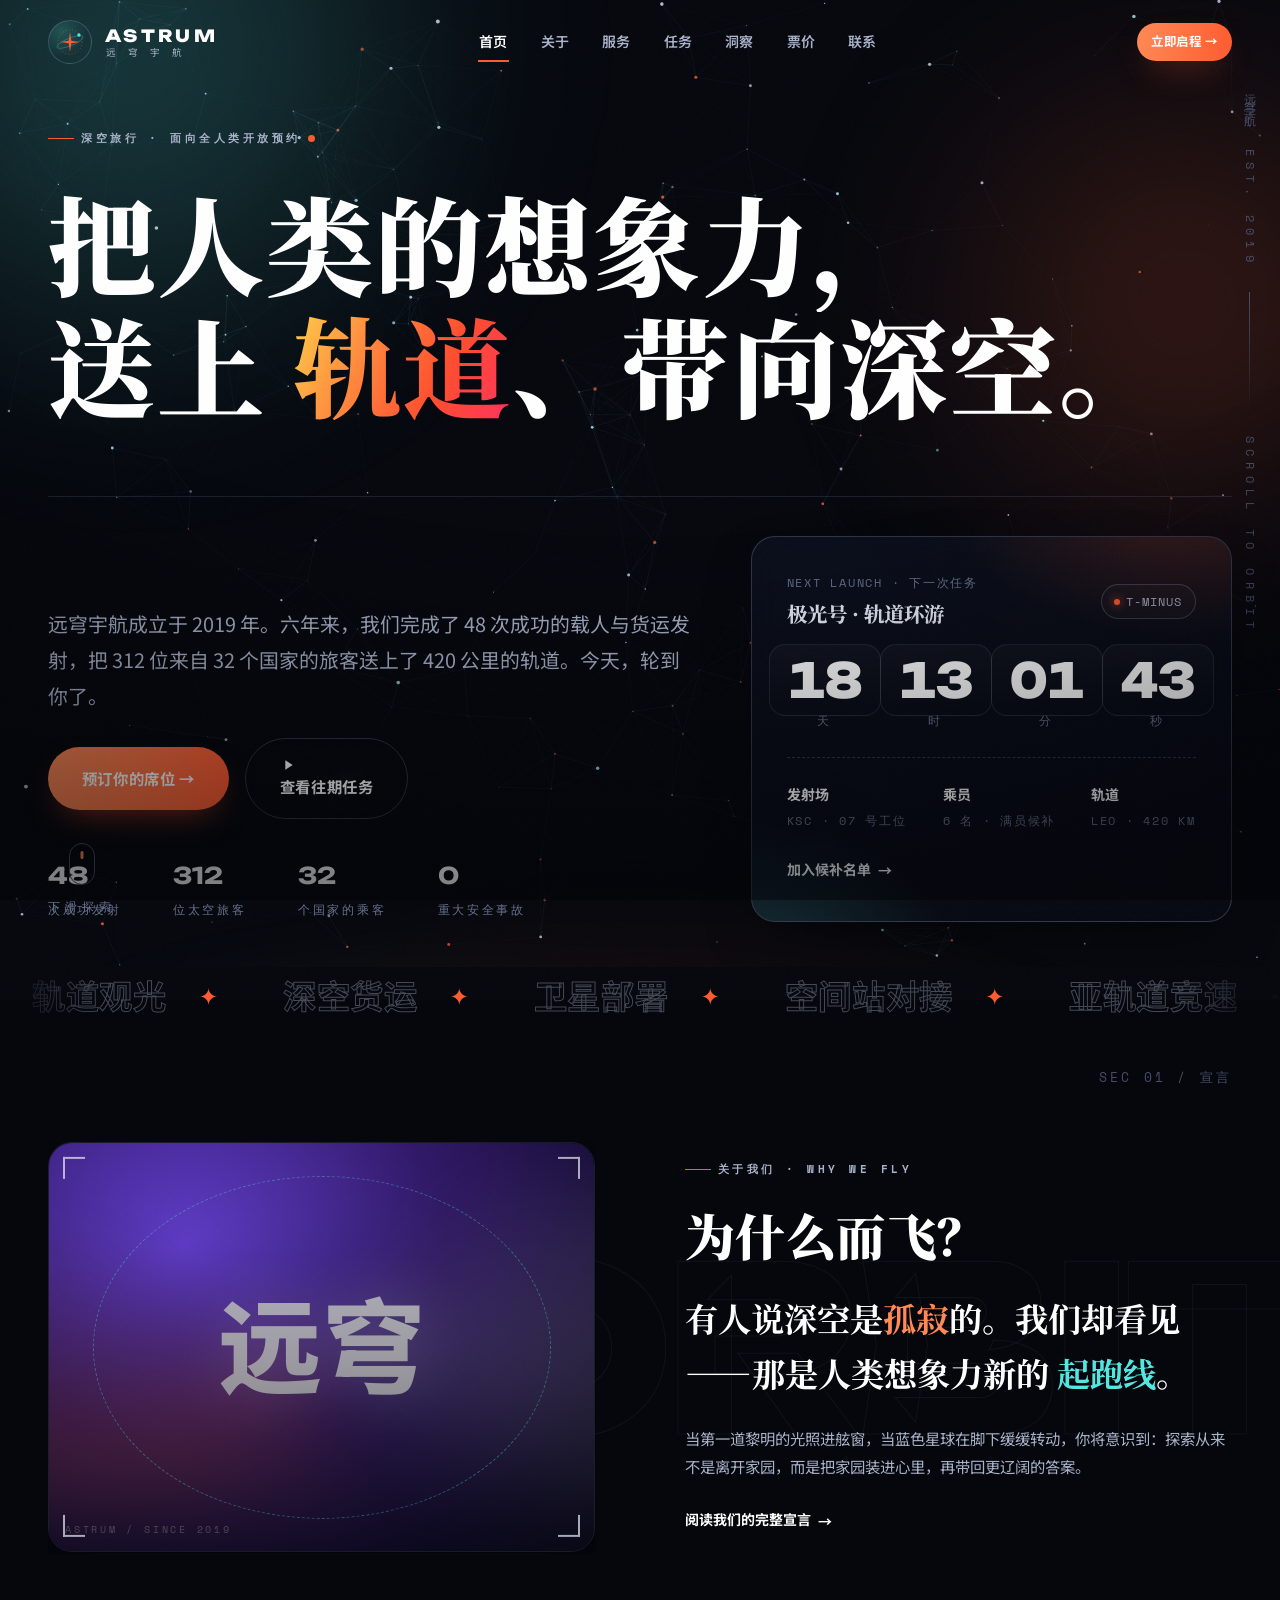
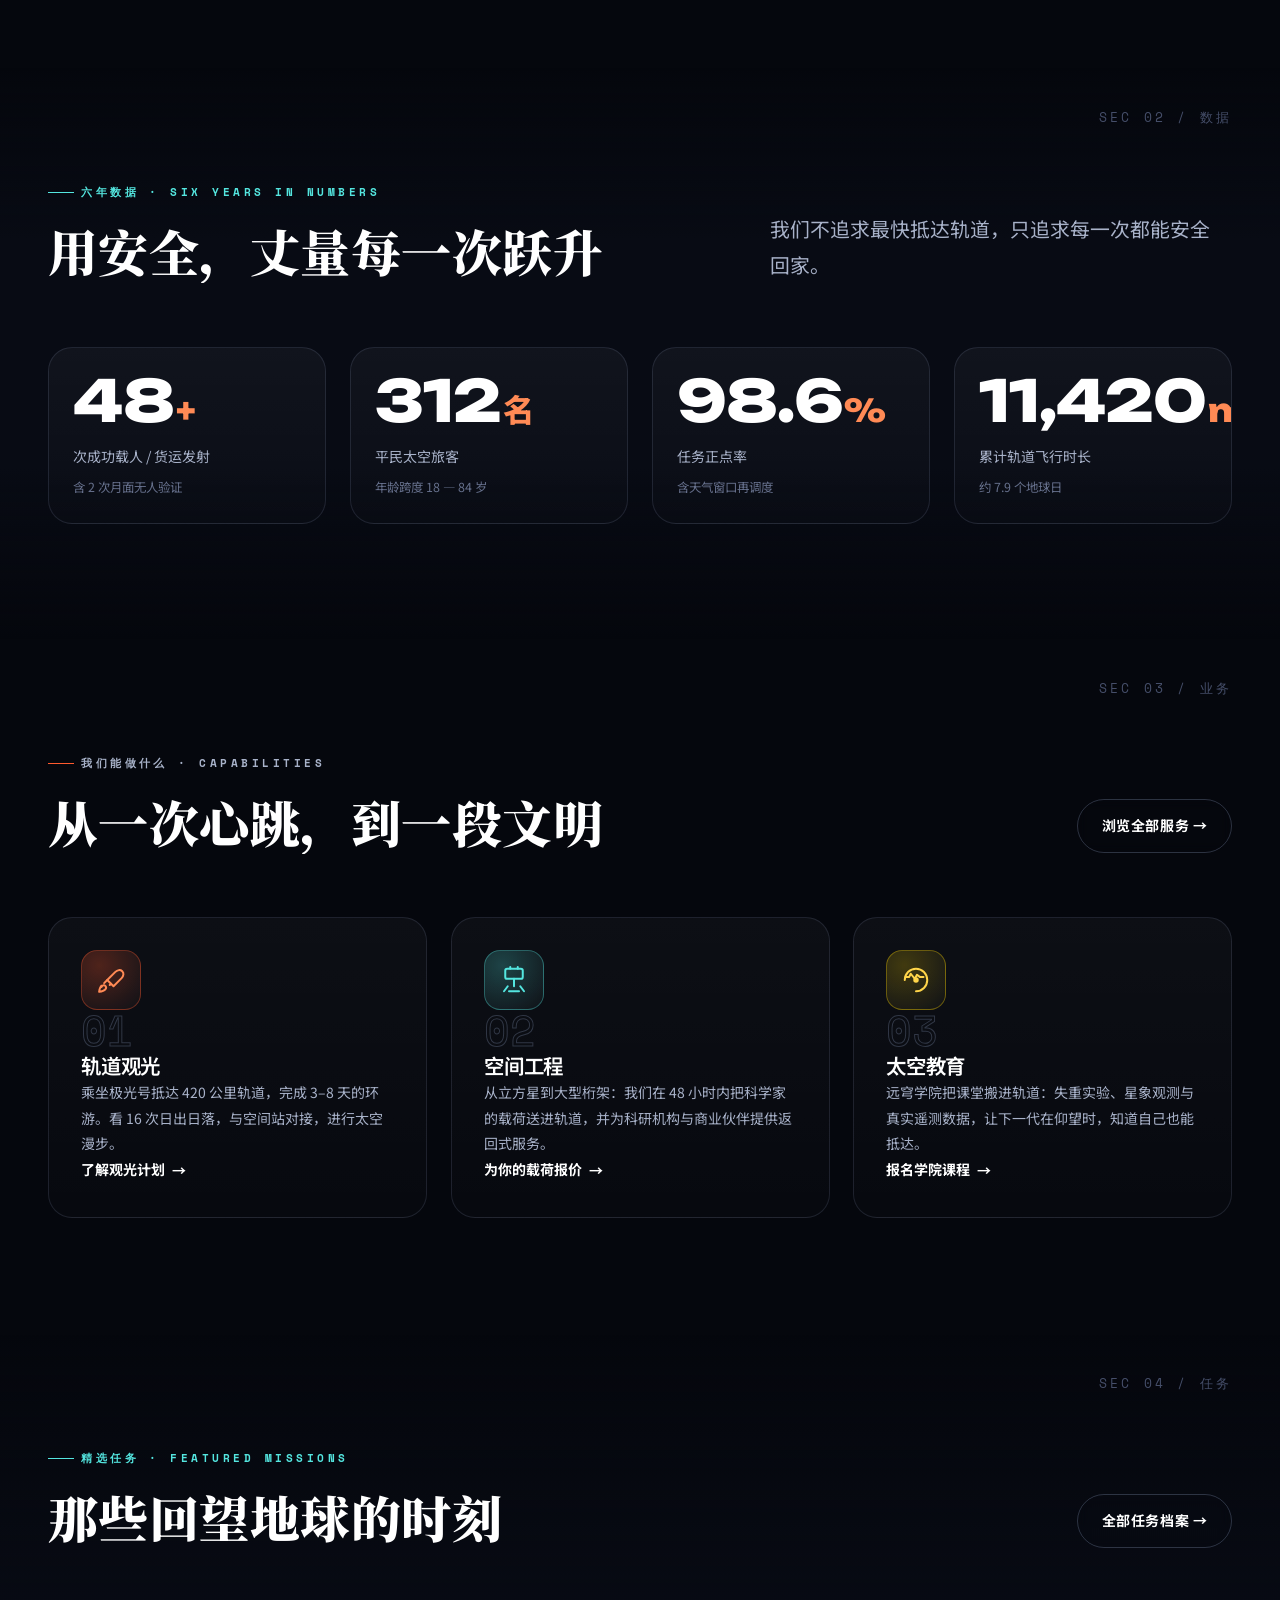
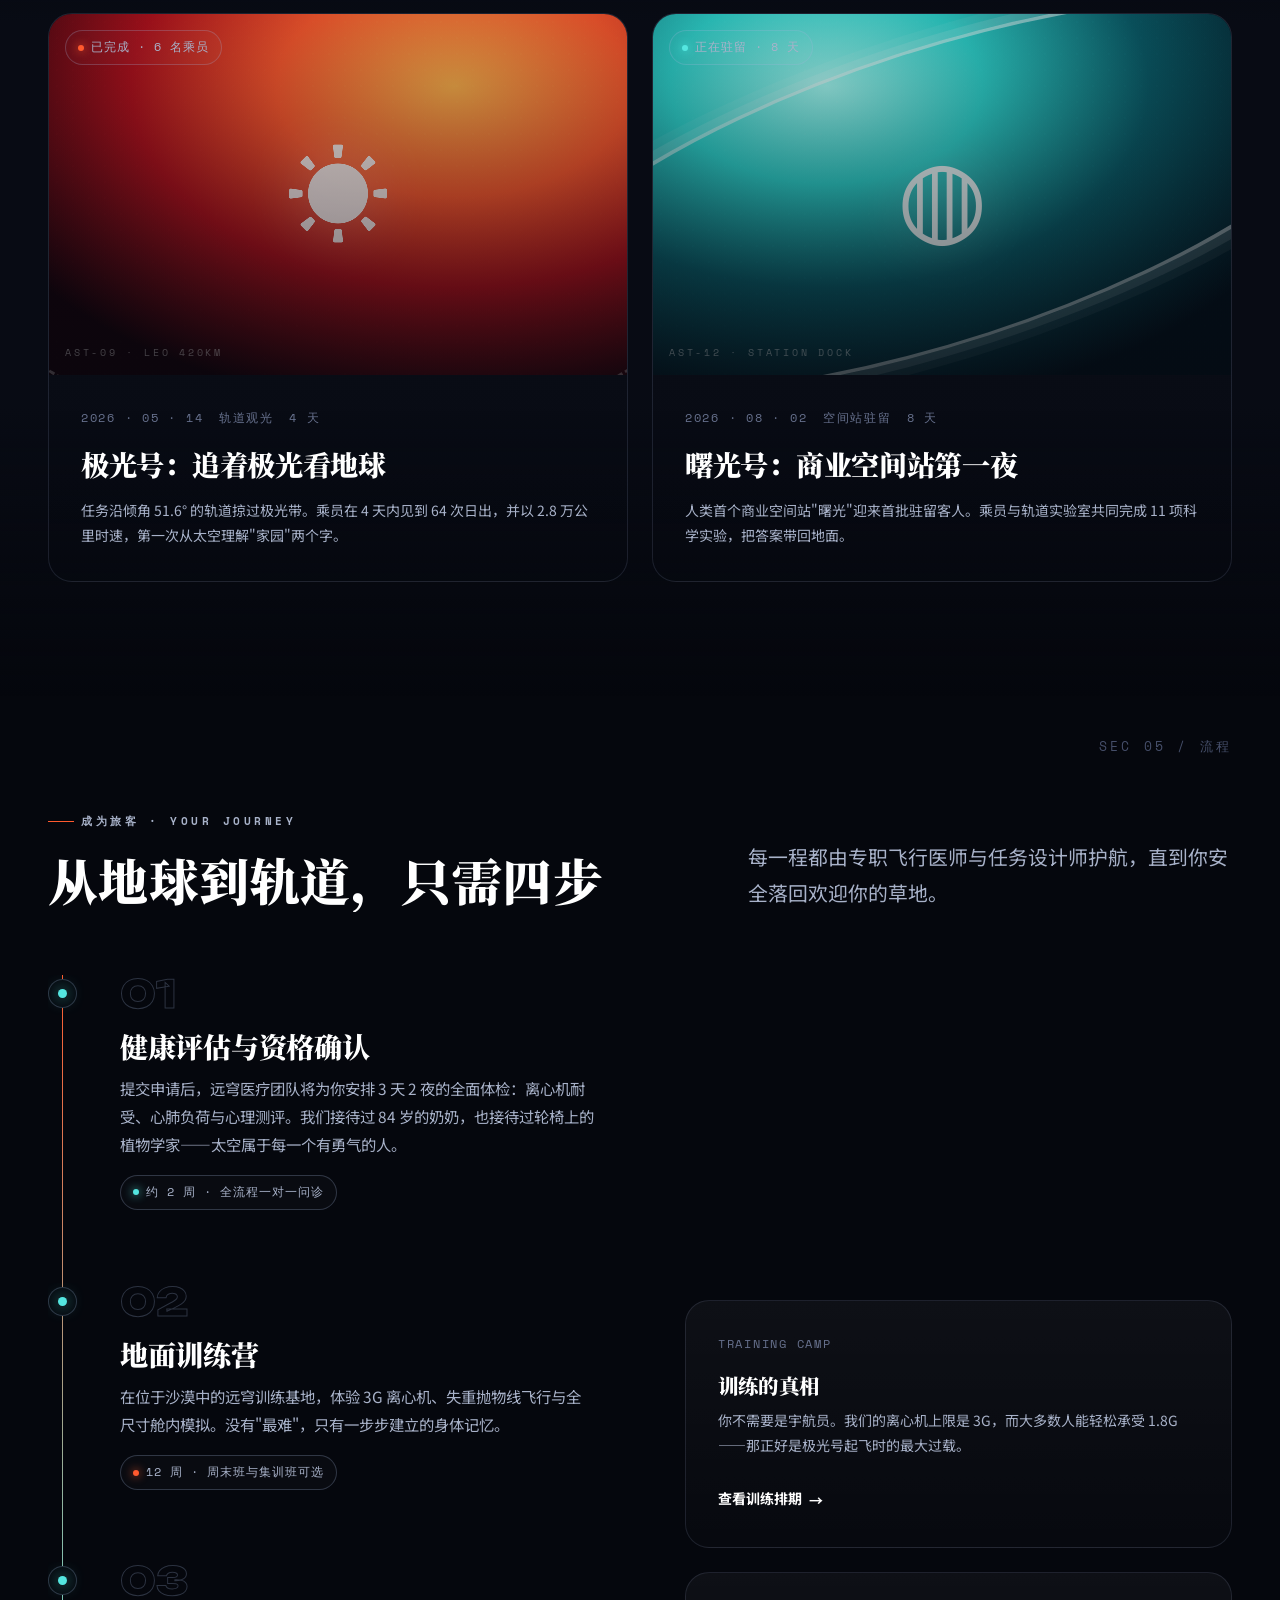
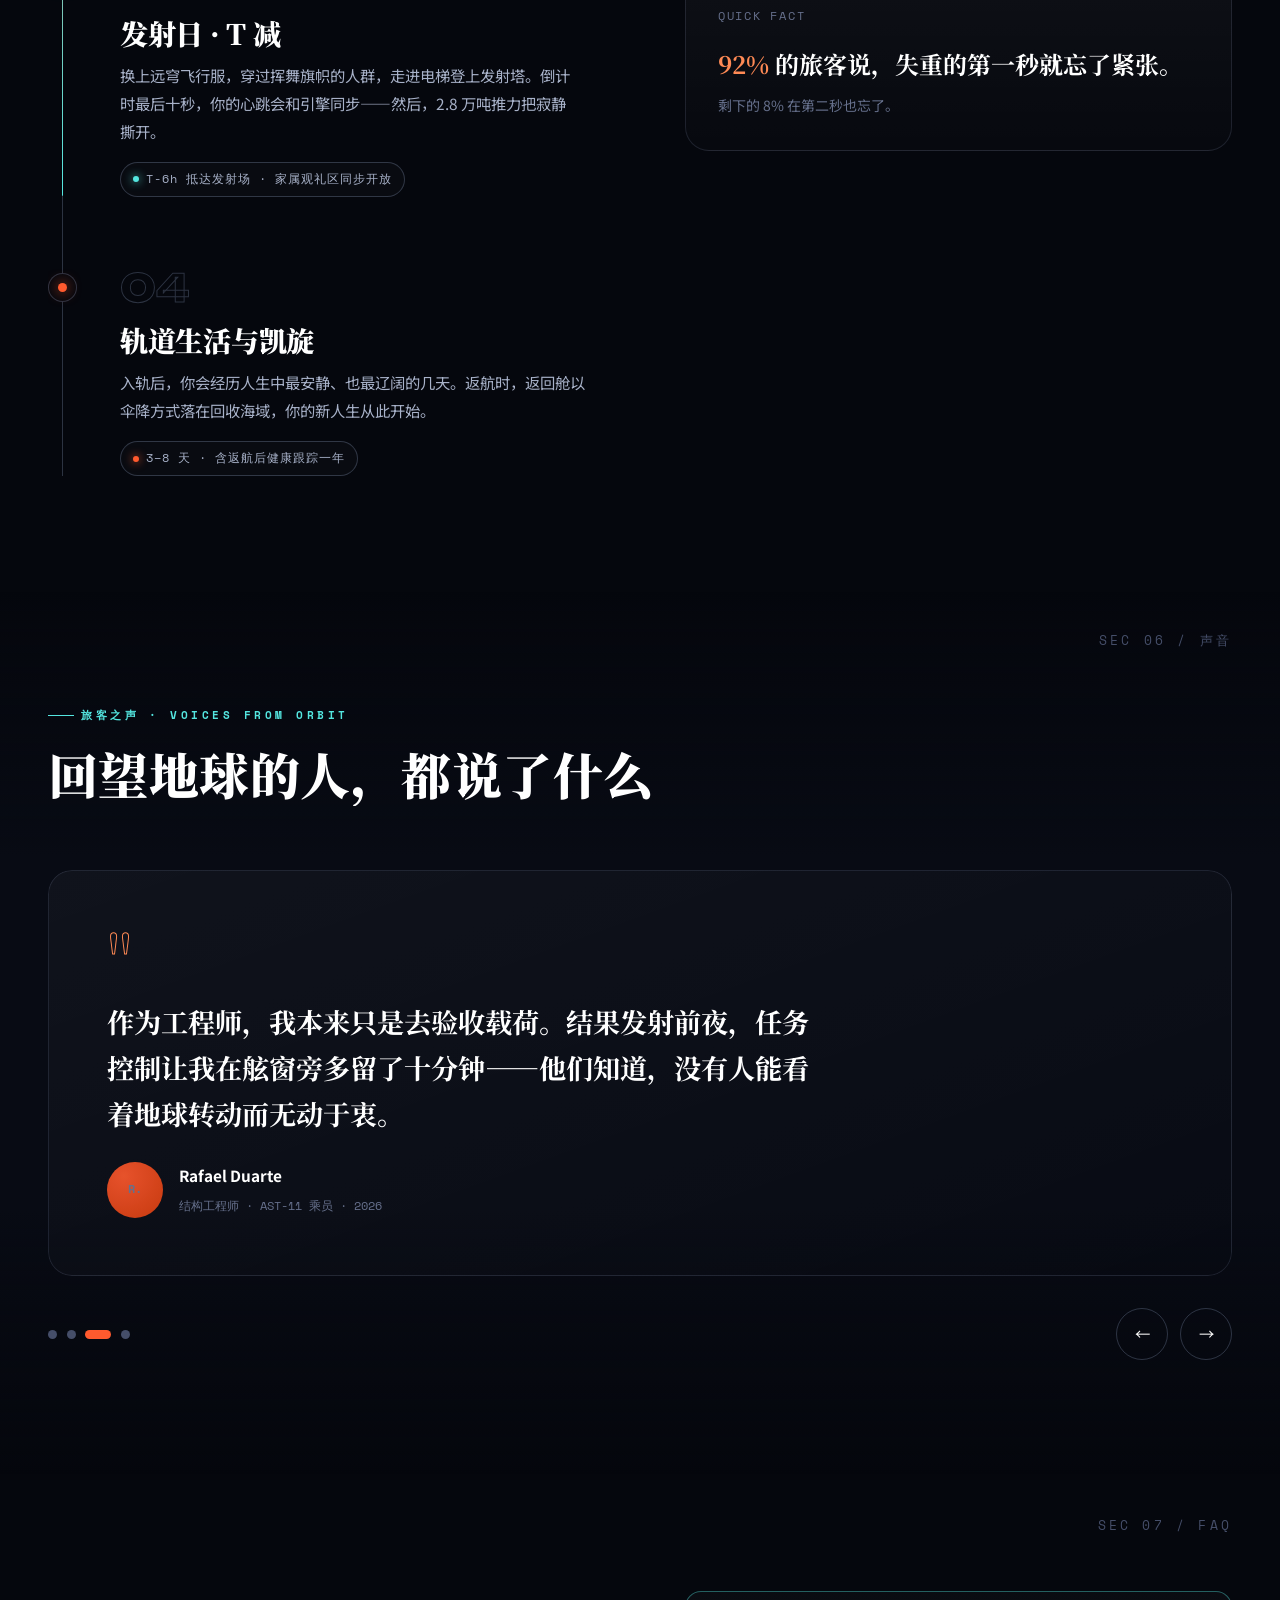
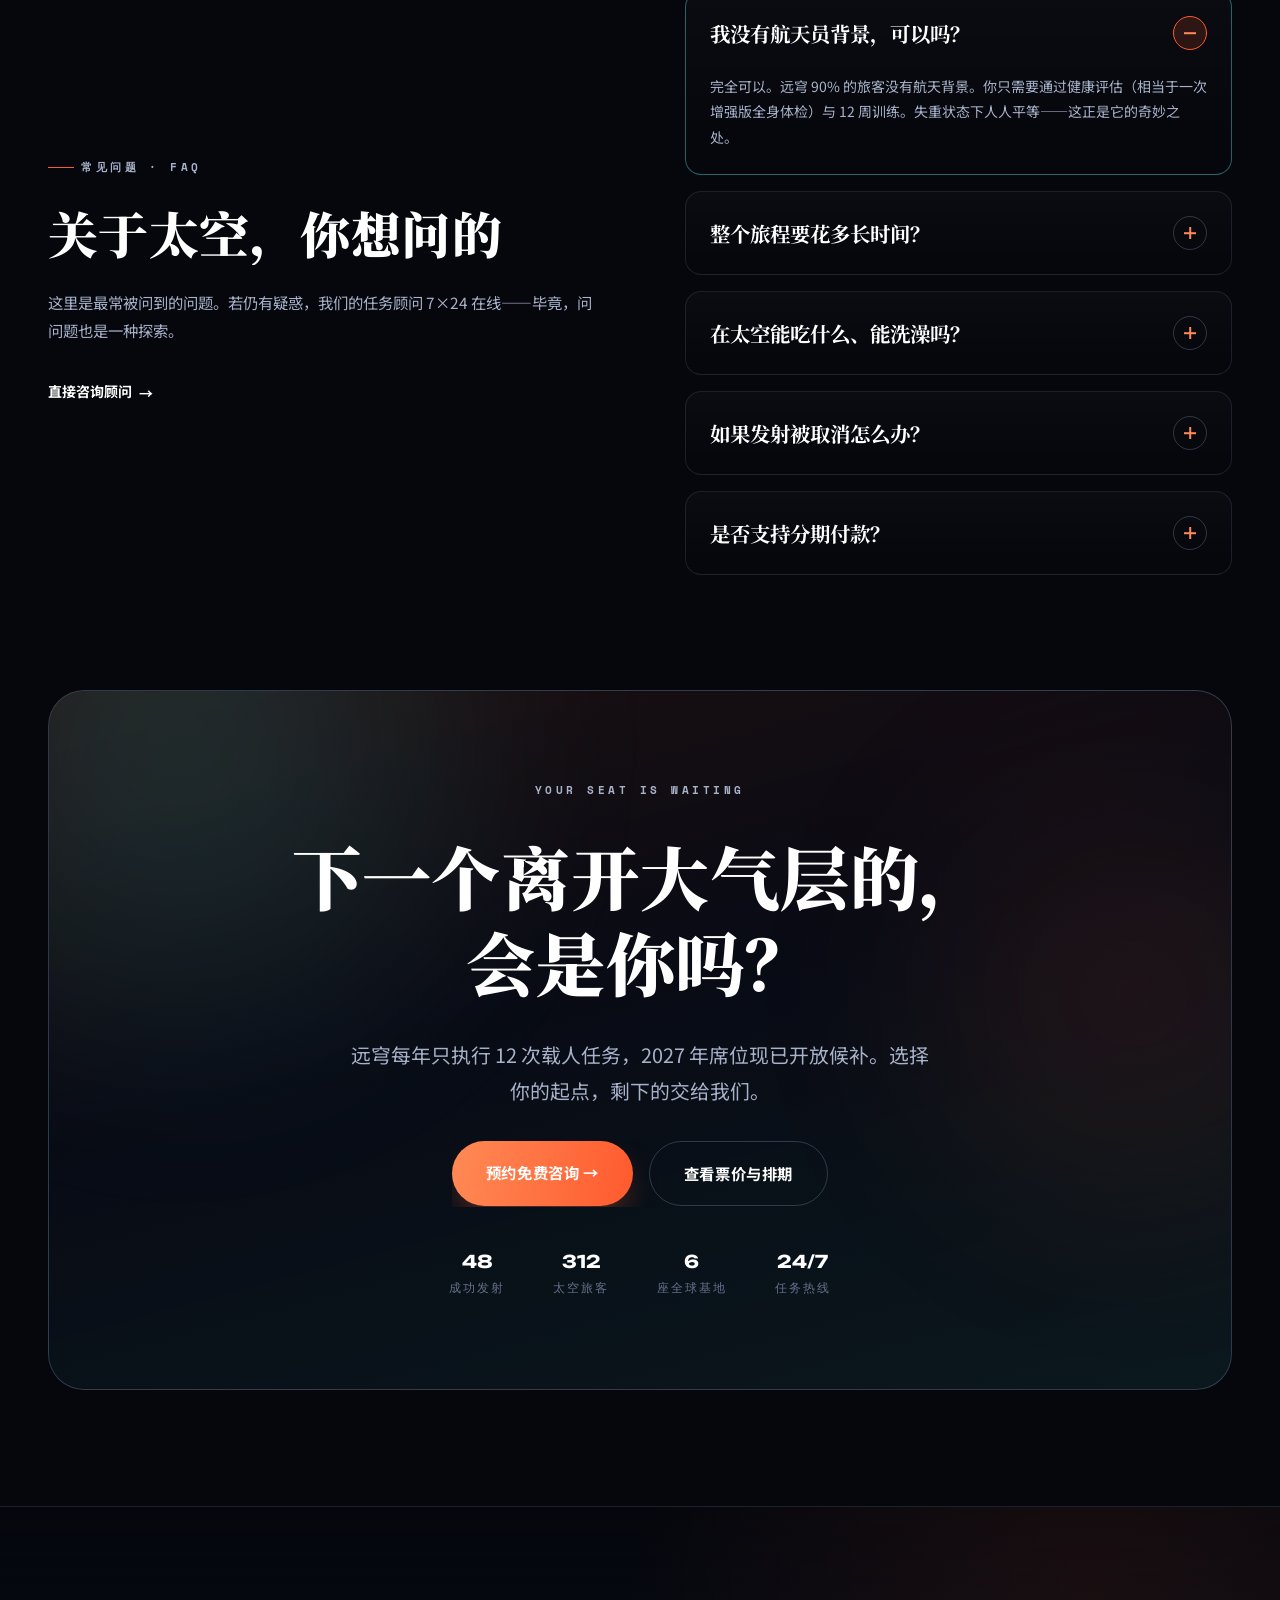
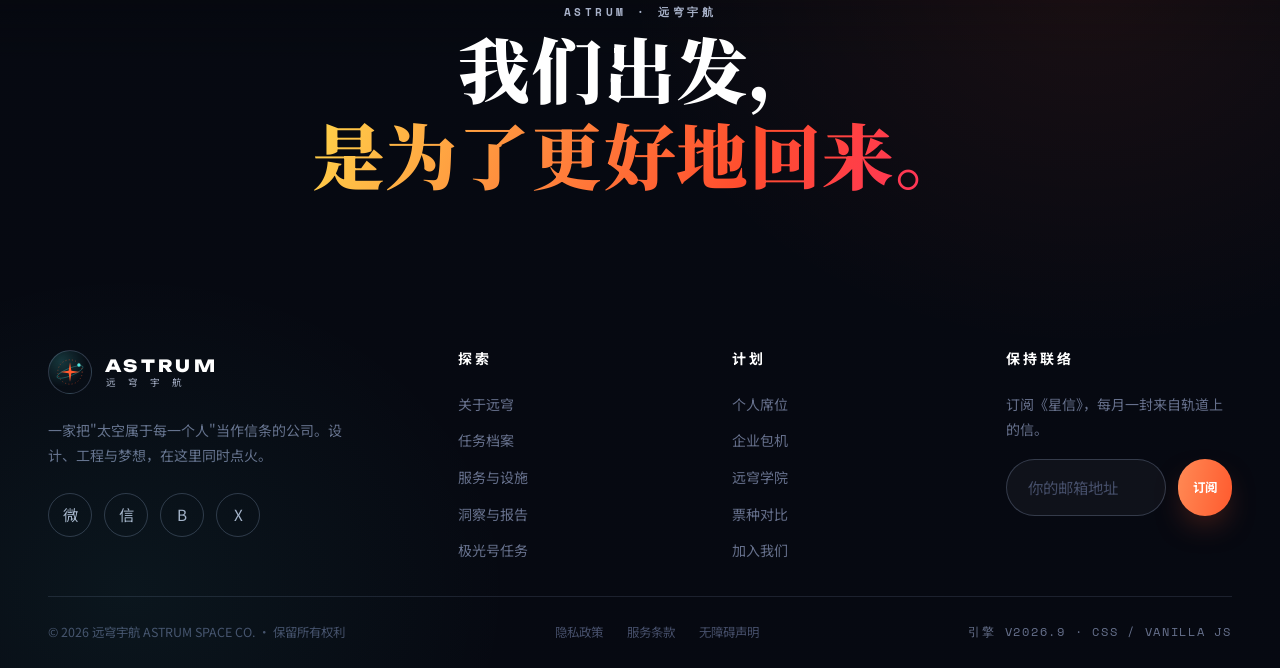
==== index.html @ 39fdd47f "Init ASTRUM 远穹 大型品牌网站" ====
<!DOCTYPE html>
<html lang="zh-CN">
<head>
  <meta charset="UTF-8" />
  <meta name="viewport" content="width=device-width, initial-scale=1.0" />
  <title>远穹宇航 ASTRUM — 把人类的想象力送上轨道</title>
  <meta name="description" content="远穹宇航 ASTRUM：面向全人类的太空旅行与空间工程体验。轨道观光、载人发射、空间站驻留、太空教育。" />
  <meta name="theme-color" content="#05070d" />
  <link rel="icon" href="data:image/svg+xml,%3Csvg xmlns='http://www.w3.org/2000/svg' viewBox='0 0 64 64'%3E%3Crect width='64' height='64' rx='14' fill='%2305070d'/%3E%3Cpath d='M32 12 L34.6 29.4 L52 32 L34.6 34.6 L32 52 L29.4 34.6 L12 32 L29.4 29.4 Z' fill='%23ff5a2e'/%3E%3Ccircle cx='50' cy='18' r='4' fill='%2354e6e0'/%3E%3C/svg%3E" />
  <link rel="preconnect" href="https://fonts.googleapis.com" />
  <link rel="preconnect" href="https://fonts.gstatic.com" crossorigin />
  <link href="https://fonts.googleapis.com/css2?family=Unbounded:wght@400;600;700;800&family=Noto+Serif+SC:wght@600;700;900&family=Noto+Sans+SC:wght@300;400;500;600;700&family=Space+Mono:wght@400;700&display=swap" rel="stylesheet" />
  <link rel="stylesheet" href="assets/css/tokens.css" />
  <link rel="stylesheet" href="assets/css/components.css" />
  <link rel="stylesheet" href="assets/css/effects.css" />
  <link rel="stylesheet" href="assets/css/pages.css" />
  <link rel="stylesheet" href="assets/css/responsive.css" />
</head>
<body>
  <!-- 无障碍跳过链接 -->
  <a class="skip-link" href="#main">跳到主要内容</a>

  <!-- 环境层 -->
  <div class="grain" aria-hidden="true"></div>
  <div class="vignette" aria-hidden="true"></div>
  <div class="cursor-dot" aria-hidden="true" style="opacity:0"></div>
  <div class="cursor-ring" aria-hidden="true" style="opacity:0"><span class="cursor-label"></span></div>

  <!-- 预加载 -->
  <div class="preloader" id="preloader" aria-hidden="true">
    <div class="preloader__inner">
      <div class="preloader__mark">
        <svg viewBox="0 0 64 64" width="72" height="72" fill="none" style="color:#ff5a2e">
          <circle cx="32" cy="32" r="27" stroke="currentColor" stroke-width="1.4" stroke-dasharray="2 5" opacity="0.6"/>
          <ellipse cx="32" cy="32" rx="31" ry="9" stroke="#54e6e0" stroke-width="1" opacity="0.5" transform="rotate(-22 32 32)"/>
          <path d="M32 10 L35 29.5 L54 32 L35 34.5 L32 54 L29 34.5 L10 32 L29 29.5 Z" fill="currentColor"/>
          <circle cx="52" cy="18" r="3.6" fill="#54e6e0"/>
        </svg>
      </div>
      <div class="preloader__name">ASTRUM</div>
      <div class="preloader__bar"><span></span></div>
      <div class="preloader__pct">000%</div>
      <div class="preloader__status">校准推进器</div>
    </div>
  </div>

  <!-- 顶栏 -->
  <header class="site-header" id="siteHeader">
    <div class="container-wide nav-inner">
      <a class="brand" href="index.html" aria-label="远穹宇航 首页">
        <span class="brand__mark">
          <svg viewBox="0 0 64 64" width="30" height="30" fill="none" style="color:#ff5a2e">
            <circle cx="32" cy="32" r="26" stroke="currentColor" stroke-width="1.4" stroke-dasharray="2 5" opacity="0.7"/>
            <ellipse cx="32" cy="32" rx="30" ry="8" stroke="#54e6e0" stroke-width="1" opacity="0.55" transform="rotate(-22 32 32)"/>
            <path d="M32 11 L34.9 29.1 L53 32 L34.9 34.9 L32 53 L29.1 34.9 L11 32 L29.1 29.1 Z" fill="currentColor"/>
            <circle cx="51" cy="17" r="3.6" fill="#54e6e0"/>
          </svg>
        </span>
        <span class="brand__name">
          <span class="brand__name-en">ASTRUM</span>
          <span class="brand__name-cn">远 穹 宇 航</span>
        </span>
      </a>

      <nav class="nav-links" aria-label="主导航">
        <a class="nav-link active" href="index.html">首页</a>
        <a class="nav-link" href="about.html">关于</a>
        <a class="nav-link" href="services.html">服务</a>
        <a class="nav-link" href="work.html">任务</a>
        <a class="nav-link" href="blog.html">洞察</a>
        <a class="nav-link" href="pricing.html">票价</a>
        <a class="nav-link" href="contact.html">联系</a>
      </nav>

      <div class="nav-right">
        <a class="btn btn--primary btn--sm nav-cta-desktop" data-magnetic href="contact.html">立即启程 <span class="arrow">→</span></a>
        <button class="nav-toggle" aria-label="打开菜单" aria-expanded="false"><span class="bars"><span></span><span></span></span></button>
      </div>
    </div>
    <div class="scroll-progress" aria-hidden="true"></div>
  </header>

  <!-- 移动端全屏菜单 -->
  <nav class="mobile-menu" id="mobileMenu" aria-label="移动端导航">
    <div class="mobile-menu__links">
      <a class="mobile-menu__link active" style="--d:.02s" href="index.html"><span class="idx">01</span>首页</a>
      <a class="mobile-menu__link" style="--d:.06s" href="about.html"><span class="idx">02</span>关于</a>
      <a class="mobile-menu__link" style="--d:.1s" href="services.html"><span class="idx">03</span>服务</a>
      <a class="mobile-menu__link" style="--d:.14s" href="work.html"><span class="idx">04</span>任务</a>
      <a class="mobile-menu__link" style="--d:.18s" href="blog.html"><span class="idx">05</span>洞察</a>
      <a class="mobile-menu__link" style="--d:.22s" href="pricing.html"><span class="idx">06</span>票价</a>
      <a class="mobile-menu__link" style="--d:.26s" href="contact.html"><span class="idx">07</span>联系</a>
    </div>
    <div class="mobile-menu__foot">
      <span>© <span class="js-year">2026</span> 远穹宇航 · 面向全人类开放</span>
      <span>hello@astrum.space</span>
    </div>
  </nav>

  <main id="main">
    <!-- ================= HERO ================= -->
    <section class="hero" id="top">
      <div class="hero__bg">
        <canvas id="cosmos" aria-hidden="true"></canvas>
        <div class="horizon-glow" aria-hidden="true"></div>
        <div class="aurora" aria-hidden="true">
          <div class="aurora__blob aurora__blob--1"></div>
          <div class="aurora__blob aurora__blob--2"></div>
        </div>
      </div>

      <div class="container-wide hero__inner hero-stagger" style="z-index:2">
        <div class="overline overline--dot">深空旅行 · 面向全人类开放预约</div>

        <h1 class="hero__title cn" id="heroTitle">
          <span class="mask-line" style="--d:.06s"><span>把人类的想象力，</span></span>
          <span class="mask-line" style="--d:.2s"><span>送上 <em>轨道</em>、带向深空。</span></span>
        </h1>

        <div class="hero__lower">
          <div class="hero__content">
            <p class="lead">远穹宇航成立于 2019 年。六年来，我们完成了 48 次成功的载人与货运发射，把 312 位来自 32 个国家的旅客送上了 420 公里的轨道。今天，轮到你了。</p>
            <div class="hero__cta">
              <a class="btn btn--primary btn--lg" data-magnetic href="pricing.html">预订你的席位 <span class="arrow">→</span></a>
              <a class="btn btn--ghost btn--lg" data-magnetic href="work.html">
                <svg width="16" height="16" viewBox="0 0 24 24" fill="currentColor" aria-hidden="true"><path d="M8 5v14l11-7z"/></svg>
                查看往期任务
              </a>
            </div>
            <div class="hero__meta">
              <div class="hero__meta-item"><span class="v">48</span><span class="k">次成功发射</span></div>
              <div class="hero__meta-item"><span class="v">312</span><span class="k">位太空旅客</span></div>
              <div class="hero__meta-item"><span class="v">32</span><span class="k">个国家的乘客</span></div>
              <div class="hero__meta-item"><span class="v">0</span><span class="k">重大安全事故</span></div>
            </div>
          </div>

          <aside class="hero__launch">
            <div class="launch-panel">
              <div class="launch-panel__head">
                <div>
                  <div class="mono-tag">NEXT LAUNCH · 下一次任务</div>
                  <div class="launch-panel__name">极光号 · 轨道环游</div>
                </div>
                <span class="chip chip--ember"><span class="dot"></span>T-MINUS</span>
              </div>
              <div class="countdown" data-countdown-to="2026-12-24T20:00:00">
                <div class="cd-col"><span class="cd-num">00</span><span class="cd-label">天</span></div>
                <div class="cd-col"><span class="cd-num">00</span><span class="cd-label">时</span></div>
                <div class="cd-col"><span class="cd-num">00</span><span class="cd-label">分</span></div>
                <div class="cd-col"><span class="cd-num">00</span><span class="cd-label">秒</span></div>
              </div>
              <div class="launch-panel__meta">
                <div class="row"><b>发射场</b><span>KSC · 07 号工位</span></div>
                <div class="row"><b>乘员</b><span>6 名 · 满员候补</span></div>
                <div class="row"><b>轨道</b><span>LEO · 420 km</span></div>
              </div>
              <div style="margin-top:1.4rem">
                <a class="link-arrow" href="contact.html"><span class="txt">加入候补名单</span><span class="ico">→</span></a>
              </div>
            </div>
          </aside>
        </div>
      </div>

      <div class="scroll-cue hero__scrollcue" aria-hidden="true">
        <div class="scroll-cue__mouse"></div>
        <span>下滑探索</span>
      </div>
      <div class="hero__sideline" aria-hidden="true"><span>远穹宇航 · EST. 2019</span><span class="vl"></span><span>SCROLL TO ORBIT</span></div>
    </section>

    <!-- ================= 走马灯 ================= -->
    <div class="marquee section--tight" data-marquee aria-hidden="true">
      <div class="marquee__track marquee__track--left">
        <div class="marquee__group">
          <span class="marquee__item">轨道观光<span class="m-star">✦</span></span>
          <span class="marquee__item">深空货运<span class="m-star">✦</span></span>
          <span class="marquee__item">卫星部署<span class="m-star">✦</span></span>
          <span class="marquee__item">空间站对接<span class="m-star">✦</span></span>
          <span class="marquee__item">亚轨道竞速<span class="m-star">✦</span></span>
          <span class="marquee__item">月面基地<span class="m-star">✦</span></span>
          <span class="marquee__item">失重训练<span class="m-star">✦</span></span>
          <span class="marquee__item">星际返回<span class="m-star">✦</span></span>
        </div>
        <div class="marquee__group">
          <span class="marquee__item">轨道观光<span class="m-star">✦</span></span>
          <span class="marquee__item">深空货运<span class="m-star">✦</span></span>
          <span class="marquee__item">卫星部署<span class="m-star">✦</span></span>
          <span class="marquee__item">空间站对接<span class="m-star">✦</span></span>
          <span class="marquee__item">亚轨道竞速<span class="m-star">✦</span></span>
          <span class="marquee__item">月面基地<span class="m-star">✦</span></span>
          <span class="marquee__item">失重训练<span class="m-star">✦</span></span>
          <span class="marquee__item">星际返回<span class="m-star">✦</span></span>
        </div>
      </div>
    </div>

    <!-- ================= 宣言 ================= -->
    <section class="section" id="manifesto">
      <span class="ghost-word" aria-hidden="true">ORBIT</span>
      <div class="container">
        <span class="sec-num">SEC 01 / 宣言</span>
        <div class="duo">
          <div class="duo__media" data-reveal="left">
            <div class="media-frame" data-parallax="-0.04">
              <div class="poster poster--nebula">
                <div class="poster__noise"></div>
                <div class="poster__glyph">远穹</div>
                <span class="poster__code">ASTRUM / SINCE 2019</span>
                <div class="poster-veil"></div>
              </div>
              <div class="media-frame__ring"></div>
              <span class="corner corner--tl"></span><span class="corner corner--tr"></span>
              <span class="corner corner--bl"></span><span class="corner corner--br"></span>
            </div>
          </div>
          <div class="manifesto__side">
            <div class="overline">关于我们 · WHY WE FLY</div>
            <h2 class="cn section-title" data-reveal="up">为什么而飞？</h2>
            <p class="quote-xl" data-reveal="up" style="--d:.08s">
              有人说深空是<span class="strong-ember">孤寂</span>的。我们却看见——那是人类想象力新的
              <span class="strong-ice">起跑线</span>。
            </p>
            <p class="lead" data-reveal="up" style="--d:.16s">
              当第一道黎明的光照进舷窗，当蓝色星球在脚下缓缓转动，你将意识到：探索从来不是离开家园，而是把家园装进心里，再带回更辽阔的答案。
            </p>
            <div data-reveal="up" style="--d:.24s">
              <a class="link-arrow" href="about.html"><span class="txt">阅读我们的完整宣言</span><span class="ico">→</span></a>
            </div>
          </div>
        </div>
      </div>
    </section>

    <!-- ================= 数据 ================= -->
    <section class="section section--tint" id="stats">
      <div class="container">
        <span class="sec-num">SEC 02 / 数据</span>
        <div class="section-head section-head--row">
          <div class="section-head__inner">
            <div class="overline overline--ice" data-reveal="up">六年数据 · SIX YEARS IN NUMBERS</div>
            <h2 class="cn section-title" data-reveal="up">用安全，丈量每一次跃升</h2>
          </div>
          <p class="lead" style="max-width:42ch" data-reveal="up">我们不追求最快抵达轨道，只追求每一次都能安全回家。</p>
        </div>
        <div class="stat-strip">
          <div class="stat-card" data-reveal="up">
            <div class="stat-card__num"><span data-count="48"></span><span class="suffix">+</span></div>
            <div class="stat-card__label">次成功载人 / 货运发射</div>
            <div class="stat-card__sub">含 2 次月面无人验证</div>
          </div>
          <div class="stat-card" data-reveal="up" style="--d:.08s">
            <div class="stat-card__num"><span data-count="312"></span><span class="suffix">名</span></div>
            <div class="stat-card__label">平民太空旅客</div>
            <div class="stat-card__sub">年龄跨度 18 — 84 岁</div>
          </div>
          <div class="stat-card" data-reveal="up" style="--d:.16s">
            <div class="stat-card__num"><span data-count="98.6" data-decimals="1"></span><span class="suffix">%</span></div>
            <div class="stat-card__label">任务正点率</div>
            <div class="stat-card__sub">含天气窗口再调度</div>
          </div>
          <div class="stat-card" data-reveal="up" style="--d:.24s">
            <div class="stat-card__num"><span data-count="11420"></span><span class="suffix">min</span></div>
            <div class="stat-card__label">累计轨道飞行时长</div>
            <div class="stat-card__sub">约 7.9 个地球日</div>
          </div>
        </div>
      </div>
    </section>

    <!-- ================= 三大业务支柱 ================= -->
    <section class="section" id="services">
      <div class="container">
        <span class="sec-num">SEC 03 / 业务</span>
        <div class="section-head section-head--row">
          <div class="section-head__inner">
            <div class="overline" data-reveal="up">我们能做什么 · CAPABILITIES</div>
            <h2 class="cn section-title" data-reveal="up">从一次心跳，到一段文明</h2>
          </div>
          <a class="btn btn--ghost" data-magnetic href="services.html" data-reveal="up">浏览全部服务 <span class="arrow">→</span></a>
        </div>

        <div class="grid grid-cols-3">
          <!-- 1 -->
          <article class="card pillar-card tilt-wrap" data-reveal="up">
            <div class="tilt-card">
              <div class="pillar-card__icon">
                <svg width="30" height="30" viewBox="0 0 24 24" fill="none" stroke="currentColor" stroke-width="1.6" stroke-linecap="round" stroke-linejoin="round" aria-hidden="true"><path d="M4.5 16.5c-1.5 1.3-2 5-2 5s3.7-.5 5-2c.7-.8.7-2 0-2.8-.8-.8-2.2-.8-3 .8z"/><path d="M12 15 9 12l6.5-6.5c1.5-1.5 3.9-2 5.5-.5s1 4-.5 5.5L14 17l-3-3z"/><path d="m9 12-2.5 2.5"/><path d="M12 15l-1 1"/></svg>
              </div>
              <span class="pillar-card__n">01</span>
              <h3>轨道观光</h3>
              <p>乘坐极光号抵达 420 公里轨道，完成 3–8 天的环游。看 16 次日出日落，与空间站对接，进行太空漫步。</p>
              <div class="pillar-card__foot">
                <a class="link-arrow" href="services.html"><span class="txt">了解观光计划</span><span class="ico">→</span></a>
              </div>
              <div class="tilt-glare"></div>
            </div>
          </article>
          <!-- 2 -->
          <article class="card pillar-card tilt-wrap" data-reveal="up" style="--d:.1s">
            <div class="tilt-card">
              <div class="pillar-card__icon pillar-card__icon--ice">
                <svg width="30" height="30" viewBox="0 0 24 24" fill="none" stroke="currentColor" stroke-width="1.6" stroke-linecap="round" stroke-linejoin="round" aria-hidden="true"><rect x="5" y="3" width="14" height="8" rx="1.5"/><path d="M12 11v6"/><path d="M8 21h8"/><path d="M7 17l-3 4M17 17l3 4"/><path d="M9 3V1.5M15 3V1.5"/></svg>
              </div>
              <span class="pillar-card__n">02</span>
              <h3>空间工程</h3>
              <p>从立方星到大型桁架：我们在 48 小时内把科学家的载荷送进轨道，并为科研机构与商业伙伴提供返回式服务。</p>
              <div class="pillar-card__foot">
                <a class="link-arrow" href="services.html"><span class="txt">为你的载荷报价</span><span class="ico">→</span></a>
              </div>
              <div class="tilt-glare"></div>
            </div>
          </article>
          <!-- 3 -->
          <article class="card pillar-card tilt-wrap" data-reveal="up" style="--d:.2s">
            <div class="tilt-card">
              <div class="pillar-card__icon" style="background:radial-gradient(circle at 30% 25%,rgba(255,215,0,.22),rgba(255,255,255,.02));border-color:rgba(255,215,0,.35);color:#ffd54a">
                <svg width="30" height="30" viewBox="0 0 24 24" fill="none" stroke="currentColor" stroke-width="1.6" stroke-linecap="round" stroke-linejoin="round" aria-hidden="true"><path d="M12 21a9 9 0 1 0-9-9"/><path d="M3.6 9.5h3l1.2-2.5L11 11l1.8-3.2L15 9.5h3"/><circle cx="12" cy="12" r="1.4" fill="currentColor"/></svg>
              </div>
              <span class="pillar-card__n">03</span>
              <h3>太空教育</h3>
              <p>远穹学院把课堂搬进轨道：失重实验、星象观测与真实遥测数据，让下一代在仰望时，知道自己也能抵达。</p>
              <div class="pillar-card__foot">
                <a class="link-arrow" href="services.html"><span class="txt">报名学院课程</span><span class="ico">→</span></a>
              </div>
              <div class="tilt-glare"></div>
            </div>
          </article>
        </div>
      </div>
    </section>

    <!-- ================= 精选任务 ================= -->
    <section class="section section--tint" id="missions">
      <div class="container">
        <span class="sec-num">SEC 04 / 任务</span>
        <div class="section-head section-head--row">
          <div class="section-head__inner">
            <div class="overline overline--ice" data-reveal="up">精选任务 · FEATURED MISSIONS</div>
            <h2 class="cn section-title" data-reveal="up">那些回望地球的时刻</h2>
          </div>
          <a class="btn btn--ghost" data-magnetic href="work.html" data-reveal="up">全部任务档案 <span class="arrow">→</span></a>
        </div>

        <div class="grid grid-cols-2" style="align-items:stretch">
          <!-- 任务 1 -->
          <article class="mission-card tilt-wrap" data-reveal="up">
            <div class="tilt-card">
              <div class="mission-card__media fade-media" data-cursor-media="查看任务" data-lb-item data-poster="poster--solar" data-glyph="☀" data-label="AST-09 · 极光号 轨道环游 / 2026.05">
                <div class="poster poster--solar">
                  <div class="poster__noise"></div>
                  <div class="poster__glyph">☀</div>
                  <span class="poster__code">AST-09 · LEO 420KM</span>
                  <div class="poster-veil"></div>
                </div>
                <span class="chip chip--ember mission-card__tag"><span class="dot"></span>已完成 · 6 名乘员</span>
              </div>
              <div class="mission-card__body">
                <div class="mission-card__meta">
                  <span class="mono-tag">2026 · 05 · 14</span>
                  <span class="mono-tag">轨道观光</span>
                  <span class="mono-tag">4 天</span>
                </div>
                <h3 class="mission-card__title"><a href="work.html#ast09">极光号：追着极光看地球</a></h3>
                <p class="mission-card__desc">任务沿倾角 51.6° 的轨道掠过极光带。乘员在 4 天内见到 64 次日出，并以 2.8 万公里时速，第一次从太空理解"家园"两个字。</p>
              </div>
            </div>
          </article>
          <!-- 任务 2 -->
          <article class="mission-card tilt-wrap" data-reveal="up" style="--d:.12s">
            <div class="tilt-card">
              <div class="mission-card__media fade-media" data-cursor-media="查看任务" data-lb-item data-poster="poster--ice" data-glyph="◍" data-label="AST-12 · 曙光号 空间站驻留 / 2026.08">
                <div class="poster poster--ice">
                  <div class="poster__noise"></div>
                  <div class="poster__glyph">◍</div>
                  <span class="poster__code">AST-12 · STATION DOCK</span>
                  <div class="poster-veil"></div>
                </div>
                <span class="chip mission-card__tag"><span class="dot"></span>正在驻留 · 8 天</span>
              </div>
              <div class="mission-card__body">
                <div class="mission-card__meta">
                  <span class="mono-tag">2026 · 08 · 02</span>
                  <span class="mono-tag">空间站驻留</span>
                  <span class="mono-tag">8 天</span>
                </div>
                <h3 class="mission-card__title"><a href="work.html#ast12">曙光号：商业空间站第一夜</a></h3>
                <p class="mission-card__desc">人类首个商业空间站"曙光"迎来首批驻留客人。乘员与轨道实验室共同完成 11 项科学实验，把答案带回地面。</p>
              </div>
            </div>
          </article>
        </div>
      </div>
    </section>

    <!-- ================= 旅程 ================= -->
    <section class="section" id="journey">
      <div class="container">
        <span class="sec-num">SEC 05 / 流程</span>
        <div class="section-head section-head--row">
          <div class="section-head__inner">
            <div class="overline" data-reveal="up">成为旅客 · YOUR JOURNEY</div>
            <h2 class="cn section-title" data-reveal="up">从地球到轨道，只需四步</h2>
          </div>
          <p class="lead" style="max-width:44ch" data-reveal="up">每一程都由专职飞行医师与任务设计师护航，直到你安全落回欢迎你的草地。</p>
        </div>

        <div class="duo">
          <div class="journey">
            <div class="journey__line"><span></span></div>

            <div class="journey__item" data-reveal="right">
              <span class="journey__mark" aria-hidden="true"></span>
              <div class="journey__num">01</div>
              <h3 class="journey__title">健康评估与资格确认</h3>
              <p class="journey__desc">提交申请后，远穹医疗团队将为你安排 3 天 2 夜的全面体检：离心机耐受、心肺负荷与心理测评。我们接待过 84 岁的奶奶，也接待过轮椅上的植物学家——太空属于每一个有勇气的人。</p>
              <div class="journey__meta"><span class="chip"><span class="dot"></span>约 2 周 · 全流程一对一问诊</span></div>
            </div>

            <div class="journey__item" data-reveal="right">
              <span class="journey__mark" aria-hidden="true"></span>
              <div class="journey__num">02</div>
              <h3 class="journey__title">地面训练营</h3>
              <p class="journey__desc">在位于沙漠中的远穹训练基地，体验 3G 离心机、失重抛物线飞行与全尺寸舱内模拟。没有"最难"，只有一步步建立的身体记忆。</p>
              <div class="journey__meta"><span class="chip chip--ember"><span class="dot"></span>12 周 · 周末班与集训班可选</span></div>
            </div>

            <div class="journey__item" data-reveal="right">
              <span class="journey__mark" aria-hidden="true"></span>
              <div class="journey__num">03</div>
              <h3 class="journey__title">发射日 · T 减</h3>
              <p class="journey__desc">换上远穹飞行服，穿过挥舞旗帜的人群，走进电梯登上发射塔。倒计时最后十秒，你的心跳会和引擎同步——然后，2.8 万吨推力把寂静撕开。</p>
              <div class="journey__meta"><span class="chip"><span class="dot"></span>T-6h 抵达发射场 · 家属观礼区同步开放</span></div>
            </div>

            <div class="journey__item" data-reveal="right">
              <span class="journey__mark" aria-hidden="true"></span>
              <div class="journey__num">04</div>
              <h3 class="journey__title">轨道生活与凯旋</h3>
              <p class="journey__desc">入轨后，你会经历人生中最安静、也最辽阔的几天。返航时，返回舱以伞降方式落在回收海域，你的新人生从此开始。</p>
              <div class="journey__meta"><span class="chip chip--ember"><span class="dot"></span>3–8 天 · 含返航后健康跟踪一年</span></div>
            </div>
          </div>

          <aside class="manifesto__side">
            <div class="card stat-card" style="padding:var(--sp-6)" data-reveal="up">
              <div class="mono-tag">TRAINING CAMP</div>
              <h3 class="cn" style="font-size:var(--fs-h4);margin:1rem 0 0.6rem;font-weight:900">训练的真相</h3>
              <p style="color:var(--ink-2);font-size:var(--fs-sm)">你不需要是宇航员。我们的离心机上限是 3G，而大多数人能轻松承受 1.8G——那正好是极光号起飞时的最大过载。</p>
              <div style="margin-top:1.6rem"><a class="link-arrow" href="pricing.html"><span class="txt">查看训练排期</span><span class="ico">→</span></a></div>
            </div>
            <div class="card stat-card" style="padding:var(--sp-6);--d:.1s" data-reveal="up">
              <div class="mono-tag">QUICK FACT</div>
              <p class="quote-xl" style="font-size:1.5rem;margin-top:1rem"><span class="strong-ember">92%</span> 的旅客说，失重的第一秒就忘了紧张。</p>
              <p style="color:var(--ink-3);font-size:var(--fs-sm);margin-top:0.6rem">剩下的 8% 在第二秒也忘了。</p>
            </div>
          </aside>
        </div>
      </div>
    </section>

    <!-- ================= 评价 ================= -->
    <section class="section section--tint" id="voices">
      <div class="container">
        <span class="sec-num">SEC 06 / 声音</span>
        <div class="section-head section-head--row">
          <div class="section-head__inner">
            <div class="overline overline--ice" data-reveal="up">旅客之声 · VOICES FROM ORBIT</div>
            <h2 class="cn section-title" data-reveal="up">回望地球的人，都说了什么</h2>
          </div>
        </div>

        <div class="slider" data-slider data-autoplay="true" data-interval="6500" aria-label="旅客评价轮播">
          <div class="slider__viewport">
            <div class="slider__track">
              <div class="slide">
                <div class="quote-card">
                  <div class="qmark">"</div>
                  <blockquote>当我飘在舷窗前，看见大气层薄得像一层水膜，所有国家、所有争执都消失在那道蓝光里。远穹没有卖给我一张票，它卖给我一个全新的世界观。</blockquote>
                  <div class="quote-card__who">
                    <span class="quote-card__av">林</span>
                    <div><b>林晚晴</b><span>教师 · AST-07 乘员 · 2025</span></div>
                  </div>
                </div>
              </div>
              <div class="slide">
                <div class="quote-card">
                  <div class="qmark">"</div>
                  <blockquote>84 岁生日那天我在轨道上度过。体检时医生说我的心脏比很多年轻人好——我不确定，但它一定装了很多想看世界的愿望。</blockquote>
                  <div class="quote-card__who">
                    <span class="quote-card__av quote-card__av--ice">陈</span>
                    <div><b>陈望山</b><span>植物学家 · AST-05 乘员 · 2025</span></div>
                  </div>
                </div>
              </div>
              <div class="slide">
                <div class="quote-card">
                  <div class="qmark">"</div>
                  <blockquote>作为工程师，我本来只是去验收载荷。结果发射前夜，任务控制让我在舷窗旁多留了十分钟——他们知道，没有人能看着地球转动而无动于衷。</blockquote>
                  <div class="quote-card__who">
                    <span class="quote-card__av">R.</span>
                    <div><b>Rafael Duarte</b><span>结构工程师 · AST-11 乘员 · 2026</span></div>
                  </div>
                </div>
              </div>
              <div class="slide">
                <div class="quote-card">
                  <div class="qmark">"</div>
                  <blockquote>我女儿画过 100 次火箭。现在她房间墙上挂着我们俩在空间站握手的那张合影，下面是她的字：'下一次，我自己上去'。</blockquote>
                  <div class="quote-card__who">
                    <span class="quote-card__av quote-card__av--ice">周</span>
                    <div><b>周叙</b><span>纪录片导演 · AST-08 乘员 · 2026</span></div>
                  </div>
                </div>
              </div>
            </div>
          </div>
          <div class="slider__foot">
            <div class="slider__dots" aria-label="选择评价"></div>
            <div class="slider__arrows">
              <button class="icon-btn icon-btn--ice" data-slider-prev aria-label="上一条评价">←</button>
              <button class="icon-btn icon-btn--ice" data-slider-next aria-label="下一条评价">→</button>
            </div>
          </div>
        </div>
      </div>
    </section>

    <!-- ================= 常见问题 ================= -->
    <section class="section" id="faq">
      <div class="container">
        <span class="sec-num">SEC 07 / FAQ</span>
        <div class="duo">
          <div class="manifesto__side">
            <div class="overline">常见问题 · FAQ</div>
            <h2 class="cn section-title" data-reveal="up">关于太空，你想问的</h2>
            <p class="lead" data-reveal="up" style="--d:.08s">这里是最常被问到的问题。若仍有疑惑，我们的任务顾问 7×24 在线——毕竟，问问题也是一种探索。</p>
            <div style="margin-top:.5rem;--d:.16s" data-reveal="up">
              <a class="link-arrow" href="contact.html"><span class="txt">直接咨询顾问</span><span class="ico">→</span></a>
            </div>
          </div>

          <div class="accordion" data-reveal="right">
            <div class="acc-item open">
              <button class="acc-btn" aria-expanded="true"><span class="q">我没有航天员背景，可以吗？</span><span class="plus" aria-hidden="true"></span></button>
              <div class="acc-panel"><div class="acc-body"><div class="acc-body__inner">完全可以。远穹 90% 的旅客没有航天背景。你只需要通过健康评估（相当于一次增强版全身体检）与 12 周训练。失重状态下人人平等——这正是它的奇妙之处。</div></div></div>
            </div>
            <div class="acc-item">
              <button class="acc-btn" aria-expanded="false"><span class="q">整个旅程要花多长时间？</span><span class="plus" aria-hidden="true"></span></button>
              <div class="acc-panel"><div class="acc-body"><div class="acc-body__inner">从申请到返航约 6–9 个月：2 周健康评估，12 周训练（可远程与周末班结合），1 周发射与驻留，以及返航后一年的免费健康跟踪。时间排期请参考票价页。</div></div></div>
            </div>
            <div class="acc-item">
              <button class="acc-btn" aria-expanded="false"><span class="q">在太空能吃什么、能洗澡吗？</span><span class="plus" aria-hidden="true"></span></button>
              <div class="acc-panel"><div class="acc-body"><div class="acc-body__inner">极光号配备米其林顾问设计的零重力菜单：麻婆豆腐、红烧肉与冰淇淋都在菜单上。淋浴舱会回收 98% 的水，你甚至能体验"水球"洗头——这是地面绝对复刻不了的体验。</div></div></div>
            </div>
            <div class="acc-item">
              <button class="acc-btn" aria-expanded="false"><span class="q">如果发射被取消怎么办？</span><span class="plus" aria-hidden="true"></span></button>
              <div class="acc-panel"><div class="acc-body"><div class="acc-body__inner">我们以"任务至上、生命至上"为准则。若因天气、技术原因取消，你拥有 12 个月内的任意改签权，且全额保留席位；若因个人健康原因无法成行，按条款可部分退款或转为候补金。</div></div></div>
            </div>
            <div class="acc-item">
              <button class="acc-btn" aria-expanded="false"><span class="q">是否支持分期付款？</span><span class="plus" aria-hidden="true"></span></button>
              <div class="acc-panel"><div class="acc-body"><div class="acc-body__inner">支持。多数票种可 12 期免息分期，训练阶段仅付 20% 定金，发射前 30 天结清尾款。我们也与三家太空保险机构合作，覆盖发射、驻留与返航全程。</div></div></div>
            </div>
          </div>
        </div>
      </div>
    </section>

    <!-- ================= CTA ================= -->
    <section class="section section--flush-top" id="cta">
      <div class="container">
        <div class="cta-banner" data-reveal="zoom">
          <div class="aurora" aria-hidden="true">
            <div class="aurora__blob aurora__blob--1" style="opacity:.35"></div>
            <div class="aurora__blob aurora__blob--2" style="opacity:.3"></div>
          </div>
          <div class="overline overline--center" data-reveal="up">YOUR SEAT IS WAITING</div>
          <h2 class="cta-banner__title cn" data-reveal="up" style="--d:.06s">下一个离开大气层的，<br />会是你吗？</h2>
          <p class="lead" data-reveal="up" style="--d:.12s">远穹每年只执行 12 次载人任务，2027 年席位现已开放候补。选择你的起点，剩下的交给我们。</p>
          <div class="cta-banner__actions" data-reveal="up" style="--d:.18s">
            <a class="btn btn--primary btn--lg" data-magnetic href="contact.html">预约免费咨询 <span class="arrow">→</span></a>
            <a class="btn btn--ghost btn--lg" data-magnetic href="pricing.html">查看票价与排期</a>
          </div>
          <div class="cta-banner__sats" data-reveal="up" style="--d:.24s">
            <div class="row"><b>48</b><span>成功发射</span></div>
            <div class="row"><b>312</b><span>太空旅客</span></div>
            <div class="row"><b>6</b><span>座全球基地</span></div>
            <div class="row"><b>24/7</b><span>任务热线</span></div>
          </div>
        </div>
      </div>
    </section>
  </main>

  <!-- ================= 页脚 ================= -->
  <footer class="site-footer">
    <div class="foot-cta">
      <div class="container">
        <div class="overline overline--center" data-reveal="up">ASTRUM · 远穹宇航</div>
        <h2 class="foot-cta__title cn" data-reveal="up" style="--d:.06s">我们出发，<br /><span class="grad-text-fire">是为了更好地回来。</span></h2>
      </div>
    </div>

    <div class="container">
      <div class="foot-grid">
        <div class="foot-brand-col">
          <a class="brand" href="index.html" aria-label="远穹宇航首页">
            <span class="brand__mark">
              <svg viewBox="0 0 64 64" width="30" height="30" fill="none" style="color:#ff5a2e">
                <circle cx="32" cy="32" r="26" stroke="currentColor" stroke-width="1.4" stroke-dasharray="2 5" opacity="0.7"/>
                <ellipse cx="32" cy="32" rx="30" ry="8" stroke="#54e6e0" stroke-width="1" opacity="0.55" transform="rotate(-22 32 32)"/>
                <path d="M32 11 L34.9 29.1 L53 32 L34.9 34.9 L32 53 L29.1 34.9 L11 32 L29.1 29.1 Z" fill="currentColor"/>
                <circle cx="51" cy="17" r="3.6" fill="#54e6e0"/>
              </svg>
            </span>
            <span class="brand__name">
              <span class="brand__name-en">ASTRUM</span>
              <span class="brand__name-cn">远 穹 宇 航</span>
            </span>
          </a>
          <p>一家把"太空属于每一个人"当作信条的公司。设计、工程与梦想，在这里同时点火。</p>
          <div class="foot-socials" aria-label="社交媒体">
            <a class="foot-social" href="#" aria-label="微博">微</a>
            <a class="foot-social" href="#" aria-label="微信公众号">信</a>
            <a class="foot-social" href="#" aria-label="哔哩哔哩">B</a>
            <a class="foot-social" href="#" aria-label="X 平台">X</a>
          </div>
        </div>
        <div class="foot-col">
          <h4>探索</h4>
          <div class="foot-links">
            <a href="about.html">关于远穹</a>
            <a href="work.html">任务档案</a>
            <a href="services.html">服务与设施</a>
            <a href="blog.html">洞察与报告</a>
            <a href="work.html#ast09">极光号任务</a>
          </div>
        </div>
        <div class="foot-col">
          <h4>计划</h4>
          <div class="foot-links">
            <a href="pricing.html">个人席位</a>
            <a href="pricing.html#annual">企业包机</a>
            <a href="services.html#edu">远穹学院</a>
            <a href="pricing.html#compare">票种对比</a>
            <a href="contact.html">加入我们</a>
          </div>
        </div>
        <div class="foot-col">
          <h4>保持联络</h4>
          <p style="color:var(--ink-3);font-size:var(--fs-sm);margin-bottom:1rem">订阅《星信》，每月一封来自轨道上的信。</p>
          <div class="newsletter" data-newsletter>
            <form data-validate data-form="newsletter" novalidate>
              <div class="field" style="display:contents">
                <label class="visually-hidden" for="nl-email">电子邮箱</label>
                <input id="nl-email" type="email" name="email" placeholder="你的邮箱地址" required />
              </div>
              <button class="btn btn--primary btn--sm" type="submit">订阅</button>
            </form>
            <p class="ok-msg">✓ 欢迎加入星信，下一封信将从轨道寄出。</p>
          </div>
        </div>
      </div>

      <div class="foot-bottom">
        <div>© <span class="js-year">2026</span> 远穹宇航 ASTRUM SPACE CO. · 保留所有权利</div>
        <nav aria-label="法律信息">
          <a href="#">隐私政策</a>
          <a href="#">服务条款</a>
          <a href="#">无障碍声明</a>
        </nav>
        <div class="mono-tag">引擎 v2026.9 · CSS / VANILLA JS</div>
      </div>
    </div>
  </footer>

  <button class="to-top" aria-label="返回顶部">↑</button>

  <div class="lightbox" id="lightbox" role="dialog" aria-modal="true" aria-label="任务影像预览">
    <div class="lb-stage">
      <div class="lb-media"></div>
      <div class="lb-cap"><strong>任务预览</strong><span class="mono-tag">ASTRUM ARCHIVE</span></div>
      <span class="lb-count"></span>
      <button class="lb-close" aria-label="关闭">✕</button>
      <button class="lb-nav lb-nav--prev" aria-label="上一个">←</button>
      <button class="lb-nav lb-nav--next" aria-label="下一个">→</button>
    </div>
  </div>

  <script src="assets/js/app.js"></script>
</body>
</html>
---- assets/css/tokens.css ----
/* ============================================================
   ASTRUM 远穹 — 设计令牌与基础样式
   File : assets/css/tokens.css
   ============================================================ */

/* ---------- 断点 ---------- */
/*
   sm : 480px
   md : 768px
   lg : 1024px
   xl : 1280px
   xxl: 1600px
*/

/* ---------- 设计令牌 ---------- */
:root {
  /* 色板 — 深空墨蓝 + 等离子余烬 + 冰晶青 */
  --bg-0: #05070d;            /* 最深背景 */
  --bg-1: #080b14;            /* 次级背景 */
  --bg-2: #0c1120;            /* 卡片 / 浮层 */
  --bg-3: #111833;            /* 高亮悬浮 */

  --ink-0: #ffffff;
  --ink-1: #e8edfa;           /* 主文字 */
  --ink-2: #a8b2c9;           /* 次级文字 */
  --ink-3: #66708c;           /* 弱文字 */
  --ink-4: #454e69;           /* 占位 / 描边弱 */

  --line-1: rgba(160, 178, 216, 0.14);
  --line-2: rgba(160, 178, 216, 0.26);
  --line-3: rgba(160, 178, 216, 0.42);

  --ember: #ff5a2e;           /* 主强调 — 等离子橙 */
  --ember-2: #ff8a55;
  --ember-3: #c73a10;
  --ice: #54e6e0;             /* 次强调 — 冰晶青 */
  --ice-2: #8ff5ef;
  --ice-3: #17b3b8;
  --violet-deep: #2b1a4d;

  --ember-rgb: 255, 90, 46;
  --ice-rgb: 84, 230, 224;

  --grad-ember: linear-gradient(100deg, var(--ember-2), var(--ember));
  --grad-ice: linear-gradient(100deg, var(--ice-2), var(--ice-3));
  --grad-fire: linear-gradient(115deg, #ffd54a 0%, #ff8a3d 34%, #ff4d2e 66%, #ff2e63 100%);
  --grad-aurora: linear-gradient(120deg, #54e6e0 0%, #5a8bff 38%, #b06cff 68%, #ff5a2e 100%);
  --grad-ink: linear-gradient(180deg, var(--ink-0) 0%, var(--ink-1) 55%, var(--ink-3) 100%);

  /* 玻璃 */
  --glass: rgba(13, 18, 34, 0.55);
  --glass-strong: rgba(10, 14, 26, 0.82);
  --glass-border: rgba(160, 178, 216, 0.12);

  /* 圆角 */
  --r-xs: 6px;
  --r-sm: 10px;
  --r-md: 16px;
  --r-lg: 24px;
  --r-xl: 36px;
  --r-pill: 999px;

  /* 阴影 */
  --sh-xs: 0 1px 2px rgba(0, 0, 0, 0.4);
  --sh-sm: 0 8px 24px -12px rgba(0, 0, 0, 0.65);
  --sh-md: 0 24px 60px -22px rgba(0, 0, 0, 0.7);
  --sh-lg: 0 40px 120px -30px rgba(0, 0, 0, 0.85);
  --glow-ember: 0 0 0 1px rgba(var(--ember-rgb), 0.35), 0 12px 60px -10px rgba(var(--ember-rgb), 0.5);
  --glow-ice: 0 0 0 1px rgba(var(--ice-rgb), 0.3), 0 12px 60px -10px rgba(var(--ice-rgb), 0.45);

  /* 字族 */
  --font-display: "Unbounded", "Noto Sans SC", system-ui, sans-serif;
  --font-serif: "Noto Serif SC", "Songti SC", "SimSun", Georgia, serif;
  --font-sans: "Noto Sans SC", "PingFang SC", "Microsoft YaHei", system-ui, sans-serif;
  --font-mono: "Space Mono", "JetBrains Mono", ui-monospace, "SFMono-Regular", Menlo, monospace;

  /* 字号比例 (clamp: 320px → 1440px) */
  --fs-hero: clamp(2.6rem, 8.4vw, 7.6rem);
  --fs-h1: clamp(2.1rem, 5.6vw, 4.6rem);
  --fs-h2: clamp(1.7rem, 3.9vw, 3.2rem);
  --fs-h3: clamp(1.25rem, 2.2vw, 1.9rem);
  --fs-h4: clamp(1.05rem, 1.6vw, 1.35rem);
  --fs-lead: clamp(1.02rem, 1.55vw, 1.32rem);
  --fs-body: clamp(0.96rem, 1.05vw, 1.05rem);
  --fs-sm: 0.875rem;
  --fs-xs: 0.78rem;

  --fs-overline: 0.68rem;
  --fs-label: 0.72rem;

  --lh-tight: 1.08;
  --lh-snug: 1.28;
  --lh-body: 1.82;

  /* 间距刻度 */
  --sp-1: 0.25rem;
  --sp-2: 0.5rem;
  --sp-3: 0.75rem;
  --sp-4: 1rem;
  --sp-5: 1.5rem;
  --sp-6: 2rem;
  --sp-7: 3rem;
  --sp-8: 4rem;
  --sp-9: 6rem;
  --sp-10: 8rem;

  /* 布局 */
  --container: 1280px;
  --container-wide: 1560px;
  --gutter: clamp(1.25rem, 4vw, 3rem);
  --nav-h: 84px;

  /* 动效节奏 (Kowalski 校准) */
  --ease-out: cubic-bezier(0.16, 1, 0.3, 1);
  --ease-io: cubic-bezier(0.83, 0, 0.17, 1);
  --ease-spring: cubic-bezier(0.34, 1.56, 0.64, 1);
  --ease-in: cubic-bezier(0.7, 0, 0.84, 0);
  --dur-1: 120ms;
  --dur-2: 200ms;
  --dur-3: 350ms;
  --dur-4: 500ms;
  --dur-5: 700ms;
  --dur-6: 1000ms;
  --dur-7: 1400ms;

  --z-bg: 0;
  --z-grain: 60;
  --z-canvas: 1;
  --z-content: 5;
  --z-nav: 40;
  --z-menu: 45;
  --z-preloader: 90;
  --z-cursor: 95;
  --z-lightbox: 80;
  --z-toast: 85;
  --z-totop: 30;
}

/* ---------- Reset ---------- */
*, *::before, *::after {
  box-sizing: border-box;
  margin: 0;
  padding: 0;
}

html {
  -webkit-text-size-adjust: 100%;
  scroll-behavior: smooth;
}

@media (prefers-reduced-motion: reduce) {
  html { scroll-behavior: auto; }
}

body {
  font-family: var(--font-sans);
  font-size: var(--fs-body);
  line-height: var(--lh-body);
  color: var(--ink-1);
  background-color: var(--bg-0);
  -webkit-font-smoothing: antialiased;
  -moz-osx-font-smoothing: grayscale;
  overflow-x: clip;
  min-height: 100vh;
}

body.is-locked {
  overflow: hidden;
}

img, svg, video, canvas {
  display: block;
  max-width: 100%;
}

a {
  color: inherit;
  text-decoration: none;
}

button {
  font: inherit;
  color: inherit;
  background: none;
  border: 0;
  cursor: pointer;
}

input, textarea, select {
  font: inherit;
  color: inherit;
}

ul, ol {
  list-style: none;
}

::selection {
  background: rgba(var(--ember-rgb), 0.85);
  color: #fff;
}

/* 焦点可见性 */
:focus-visible {
  outline: 2px solid var(--ice);
  outline-offset: 3px;
  border-radius: 3px;
}

/* 滚动条 */
::-webkit-scrollbar { width: 11px; height: 11px; }
::-webkit-scrollbar-track { background: var(--bg-0); }
::-webkit-scrollbar-thumb {
  background: linear-gradient(180deg, #232c49, #1a2138);
  border-radius: var(--r-pill);
  border: 3px solid var(--bg-0);
}
::-webkit-scrollbar-thumb:hover { background: #33406b; }

/* ---------- 无障碍辅助 ---------- */
.skip-link {
  position: fixed;
  top: -100px;
  left: var(--gutter);
  z-index: var(--z-toast);
  padding: 0.8em 1.4em;
  background: var(--ember);
  color: #fff;
  font-weight: 700;
  border-radius: var(--r-sm);
  transition: top var(--dur-3) var(--ease-out);
}
.skip-link:focus { top: 16px; }

.visually-hidden {
  position: absolute !important;
  width: 1px; height: 1px;
  margin: -1px;
  padding: 0;
  overflow: hidden;
  clip: rect(0 0 0 0);
  white-space: nowrap;
  border: 0;
}

/* ---------- 排版工具 ---------- */
.font-display { font-family: var(--font-display); }
.font-serif { font-family: var(--font-serif); }
.font-mono { font-family: var(--font-mono); }

.display-cn { font-family: var(--font-serif); font-weight: 800; }

h1, h2, h3, h4, h5 {
  font-family: var(--font-display);
  font-weight: 600;
  line-height: var(--lh-snug);
  letter-spacing: -0.01em;
  color: var(--ink-0);
  text-wrap: balance;
}

h1.cn, h2.cn, h3.cn {
  font-family: var(--font-serif);
  font-weight: 900;
  letter-spacing: 0.01em;
}

p { text-wrap: pretty; }

.text-ink-0 { color: var(--ink-0); }
.text-ink-2 { color: var(--ink-2); }
.text-ink-3 { color: var(--ink-3); }
.text-ember { color: var(--ember-2); }
.text-ice { color: var(--ice); }

.grad-text-fire {
  background: var(--grad-fire);
  -webkit-background-clip: text;
  background-clip: text;
  color: transparent;
}
.grad-text-aurora {
  background: var(--grad-aurora);
  -webkit-background-clip: text;
  background-clip: text;
  color: transparent;
}
.grad-text-ink {
  background: var(--grad-ink);
  -webkit-background-clip: text;
  background-clip: text;
  color: transparent;
}

/* ---------- 布局容器 ---------- */
.container {
  width: min(100% - var(--gutter) * 2, var(--container));
  margin-inline: auto;
}
.container-wide {
  width: min(100% - var(--gutter) * 2, var(--container-wide));
  margin-inline: auto;
}
.container-fluid {
  width: 100%;
  padding-inline: var(--gutter);
}

/* ---------- 通用区块 ---------- */
main { position: relative; z-index: var(--z-content); }

.section {
  position: relative;
  padding-block: clamp(4.5rem, 9vw, 9rem);
}

.section--flush-top { padding-top: 0; }
.section--tight { padding-block: clamp(2.5rem, 5vw, 4.5rem); }
.section--tint { background: linear-gradient(180deg, transparent, var(--bg-1) 30%, var(--bg-1) 70%, transparent); }

/* 区块头部 */
.section-head {
  display: grid;
  gap: var(--sp-4);
  margin-bottom: clamp(2.5rem, 5vw, 4.5rem);
}
.section-head--row {
  display: flex;
  flex-wrap: wrap;
  align-items: flex-end;
  justify-content: space-between;
  gap: var(--sp-6);
}
.section-head__inner { max-width: 720px; display: grid; gap: var(--sp-4); }

.section-title { font-size: var(--fs-h2); }

/* 上方标签线 */
.overline {
  display: inline-flex;
  align-items: center;
  gap: 0.65em;
  font-family: var(--font-mono);
  font-size: var(--fs-overline);
  font-weight: 700;
  letter-spacing: 0.32em;
  text-transform: uppercase;
  color: var(--ink-2);
}
.overline::before {
  content: "";
  width: 26px;
  height: 1px;
  background: var(--ember);
}
.overline--dot::after {
  content: "";
  width: 7px;
  height: 7px;
  border-radius: 50%;
  background: var(--ember);
  box-shadow: 0 0 0 0 rgba(var(--ember-rgb), 0.6);
  animation: pulse-dot 2.4s var(--ease-out) infinite;
}
.overline--ice { color: var(--ice); }
.overline--ice::before { background: var(--ice); }
.overline--center::before { display: none; }
.overline--center { justify-content: center; }

@keyframes pulse-dot {
  0%   { box-shadow: 0 0 0 0 rgba(var(--ember-rgb), 0.55); }
  70%  { box-shadow: 0 0 0 9px rgba(var(--ember-rgb), 0); }
  100% { box-shadow: 0 0 0 0 rgba(var(--ember-rgb), 0); }
}

/* 背景序号 */
.sec-num {
  position: absolute;
  top: clamp(1rem, 3vw, 2.4rem);
  right: var(--gutter);
  font-family: var(--font-mono);
  font-size: clamp(0.7rem, 1vw, 0.85rem);
  color: var(--ink-4);
  letter-spacing: 0.25em;
  pointer-events: none;
}

/* 水印大字 */
.ghost-word {
  position: absolute;
  top: 50%;
  transform: translateY(-50%);
  right: -2%;
  font-family: var(--font-display);
  font-weight: 800;
  font-size: clamp(5rem, 18vw, 20rem);
  line-height: 1;
  letter-spacing: -0.04em;
  color: transparent;
  -webkit-text-stroke: 1px rgba(160, 178, 216, 0.07);
  pointer-events: none;
  user-select: none;
  z-index: 0;
}

/* ---------- 文本辅助 ---------- */
.text-center { text-align: center; }
.text-left { text-align: left; }
.hidden { display: none !important; }

/* 关键词高亮强调内联 */
.strong-ember { color: var(--ember-2); }
.strong-ice { color: var(--ice); }

.lead {
  font-size: var(--fs-lead);
  color: var(--ink-2);
  line-height: var(--lh-body);
}

/* 引文大段 */
.quote-xl {
  font-family: var(--font-serif);
  font-weight: 700;
  font-size: clamp(1.35rem, 2.6vw, 2.2rem);
  line-height: 1.65;
  color: var(--ink-0);
}

/* 小徽标 数字/索引 */
.mono-tag {
  font-family: var(--font-mono);
  font-size: var(--fs-xs);
  letter-spacing: 0.14em;
  color: var(--ink-3);
  text-transform: uppercase;
}

/* 虚线分隔 */
.hr-line {
  height: 1px;
  border: 0;
  background: linear-gradient(90deg, var(--line-1), transparent);
  margin-block: var(--sp-6);
}

/* 星号装饰 */
.star-glyph {
  color: var(--ember);
  font-family: var(--font-mono);
}

/* 图片/图形替换区（纯 CSS 艺术海报，离线可用） */
.art-poster {
  position: relative;
  overflow: hidden;
  background: radial-gradient(120% 120% at 20% 10%, var(--bg-3), var(--bg-1) 60%, var(--bg-0));
}
.art-poster::after {
  content: "";
  position: absolute;
  inset: 0;
  background-image: radial-gradient(rgba(255,255,255,0.05) 1px, transparent 1px);
  background-size: 22px 22px;
  opacity: 0.5;
  pointer-events: none;
}
---- assets/css/components.css ----
/* ============================================================
   ASTRUM 远穹 — 组件样式
   File : assets/css/components.css
   ============================================================ */

/* ================= 按钮 ================= */
.btn {
  position: relative;
  display: inline-flex;
  align-items: center;
  justify-content: center;
  gap: 0.65em;
  padding: 0.95em 1.7em;
  font-family: var(--font-sans);
  font-size: var(--fs-sm);
  font-weight: 700;
  letter-spacing: 0.04em;
  color: var(--ink-0);
  border-radius: var(--r-pill);
  overflow: hidden;
  white-space: nowrap;
  isolation: isolate;
  transition: transform var(--dur-2) var(--ease-out), box-shadow var(--dur-3) var(--ease-out), background-color var(--dur-3) var(--ease-out), color var(--dur-3) var(--ease-out), border-color var(--dur-3) var(--ease-out);
}
.btn:active { transform: scale(0.97); }

.btn--primary {
  background: var(--grad-ember);
  color: #fff;
  box-shadow: 0 14px 34px -14px rgba(var(--ember-rgb), 0.65);
}
.btn--primary::before {
  content: "";
  position: absolute;
  inset: 0;
  background: linear-gradient(110deg, transparent 30%, rgba(255,255,255,0.35) 50%, transparent 70%);
  transform: translateX(-120%);
  transition: transform 0.8s var(--ease-out);
  z-index: -1;
}
.btn--primary:hover { transform: translateY(-2px); box-shadow: 0 22px 48px -16px rgba(var(--ember-rgb), 0.8); }
.btn--primary:hover::before { transform: translateX(120%); }

.btn--ghost {
  background: transparent;
  color: var(--ink-0);
  border: 1px solid var(--line-2);
  backdrop-filter: blur(6px);
}
.btn--ghost:hover { border-color: var(--ink-2); background: rgba(255,255,255,0.05); transform: translateY(-2px); }

.btn--line {
  background: transparent;
  padding: 0 0 0.5em;
  border-radius: 0;
  color: var(--ink-0);
}
.btn--line::after {
  content: "";
  position: absolute;
  left: 0; bottom: 0;
  width: 100%; height: 1px;
  background: currentColor;
  transform: scaleX(0.25);
  transform-origin: left;
  opacity: 0.5;
  transition: transform var(--dur-4) var(--ease-out), opacity var(--dur-3);
}
.btn--line:hover::after { transform: scaleX(1); opacity: 1; }

.btn--ice {
  background: var(--grad-ice);
  color: #02231f;
  box-shadow: 0 14px 34px -14px rgba(var(--ice-rgb), 0.6);
}
.btn--ice:hover { transform: translateY(-2px); box-shadow: 0 22px 48px -16px rgba(var(--ice-rgb), 0.75); }

.btn--sm { padding: 0.6em 1.15em; font-size: var(--fs-xs); }
.btn--lg { padding: 1.15em 2.2em; font-size: var(--fs-body); }

.btn .arrow {
  display: inline-flex;
  transition: transform var(--dur-3) var(--ease-out);
}
.btn:hover .arrow { transform: translateX(4px); }

/* 圆角方块按钮 (滑块等) */
.icon-btn {
  display: inline-grid;
  place-items: center;
  width: 52px; height: 52px;
  border-radius: 50%;
  border: 1px solid var(--line-2);
  color: var(--ink-0);
  transition: background-color var(--dur-2) var(--ease-out), border-color var(--dur-2), color var(--dur-2), transform var(--dur-2) var(--ease-out);
}
.icon-btn:hover { background: var(--ember); border-color: var(--ember); transform: translateY(-2px); }
.icon-btn:disabled { opacity: 0.35; pointer-events: none; }
.icon-btn--ice:hover { background: var(--ice); border-color: var(--ice); color: #02231f; }

/* 文字箭头链接 */
.link-arrow {
  display: inline-flex;
  align-items: center;
  gap: 0.5em;
  font-weight: 700;
  font-size: var(--fs-sm);
  color: var(--ink-0);
}
.link-arrow .txt { position: relative; padding-bottom: 3px; }
.link-arrow .txt::after {
  content: "";
  position: absolute;
  left: 0; bottom: 0; width: 100%; height: 1px;
  background: var(--ember);
  transform: scaleX(0);
  transform-origin: right;
  transition: transform var(--dur-3) var(--ease-out);
}
.link-arrow:hover .txt::after { transform: scaleX(1); transform-origin: left; }
.link-arrow .ico { transition: transform var(--dur-3) var(--ease-out); }
.link-arrow:hover .ico { transform: translateX(5px); }

/* chip */
.chip {
  display: inline-flex;
  align-items: center;
  gap: 0.5em;
  padding: 0.42em 1em;
  border: 1px solid var(--line-2);
  border-radius: var(--r-pill);
  font-family: var(--font-mono);
  font-size: var(--fs-xs);
  letter-spacing: 0.08em;
  color: var(--ink-2);
  background: rgba(255,255,255,0.02);
}
.chip .dot { width: 6px; height: 6px; border-radius: 50%; background: var(--ice); box-shadow: 0 0 10px var(--ice); }
.chip--ember .dot { background: var(--ember); box-shadow: 0 0 10px var(--ember); }

/* ================= 顶部导航 ================= */
.site-header {
  position: fixed;
  inset: 0 0 auto 0;
  z-index: var(--z-nav);
  height: var(--nav-h);
  display: flex;
  align-items: center;
  transition: height var(--dur-3) var(--ease-out), background-color var(--dur-3), border-color var(--dur-3), backdrop-filter var(--dur-3);
}
.site-header.is-scrolled {
  height: 68px;
  background: var(--glass-strong);
  backdrop-filter: blur(18px) saturate(1.4);
  -webkit-backdrop-filter: blur(18px) saturate(1.4);
  border-bottom: 1px solid var(--glass-border);
}
.site-header.is-menu-open { height: var(--nav-h); background: transparent; backdrop-filter: none; }

.nav-inner {
  display: flex;
  align-items: center;
  justify-content: space-between;
  gap: var(--sp-5);
}

/* 品牌 */
.brand {
  display: inline-flex;
  align-items: center;
  gap: 0.85em;
  z-index: 3;
}
.brand__mark {
  width: 44px; height: 44px;
  display: grid;
  place-items: center;
  border-radius: 50%;
  border: 1px solid var(--line-2);
  background: radial-gradient(circle at 30% 25%, rgba(var(--ice-rgb), 0.2), transparent 60%);
  overflow: hidden;
  transition: transform var(--dur-5) var(--ease-spring);
}
.brand:hover .brand__mark { transform: rotate(180deg) scale(1.06); }
.brand__name {
  display: flex;
  flex-direction: column;
  line-height: 1.05;
}
.brand__name-en {
  font-family: var(--font-display);
  font-weight: 800;
  font-size: 1.05rem;
  letter-spacing: 0.2em;
  color: var(--ink-0);
}
.brand__name-cn {
  font-family: var(--font-sans);
  font-size: 0.6rem;
  letter-spacing: 0.52em;
  color: var(--ink-2);
  margin-top: 3px;
  padding-left: 0.1em;
}

/* 桌面链接 */
.nav-links { display: none; align-items: center; gap: clamp(1.2rem, 2.4vw, 2.4rem); }
.nav-link {
  position: relative;
  font-size: var(--fs-sm);
  font-weight: 600;
  color: var(--ink-2);
  padding: 0.5em 0.1em;
  transition: color var(--dur-2) var(--ease-out);
}
.nav-link::before {
  content: "";
  position: absolute;
  left: 0; bottom: 0;
  width: 100%; height: 1.5px;
  background: var(--ember);
  transform: scaleX(0);
  transform-origin: right;
  transition: transform var(--dur-3) var(--ease-out);
}
.nav-link:hover, .nav-link.active { color: var(--ink-0); }
.nav-link:hover::before, .nav-link.active::before { transform: scaleX(1); transform-origin: left; }

.nav-right { display: flex; align-items: center; gap: var(--sp-4); z-index: 3; }

/* 汉堡 */
.nav-toggle {
  position: relative;
  z-index: 3;
  display: inline-grid;
  place-items: center;
  width: 46px; height: 46px;
  border-radius: 50%;
  border: 1px solid var(--line-2);
}
.nav-toggle .bars { display: grid; gap: 5px; }
.nav-toggle .bars span {
  display: block;
  width: 18px; height: 1.6px;
  background: var(--ink-0);
  transition: transform var(--dur-3) var(--ease-spring), opacity var(--dur-2);
}
.nav-toggle.open .bars span:nth-child(1) { transform: translateY(3.3px) rotate(45deg); }
.nav-toggle.open .bars span:nth-child(2) { transform: translateY(-3.3px) rotate(-45deg); }

/* 滚动进度 */
.scroll-progress {
  position: absolute;
  left: 0; bottom: -1px;
  height: 2px;
  width: 100%;
  background: linear-gradient(90deg, var(--ember), var(--ember-2));
  transform-origin: left;
  transform: scaleX(0);
}

@media (min-width: 1024px) {
  .nav-links { display: flex; }
  .nav-toggle, .nav-cta-mobile { display: none !important; }
}

/* 全屏移动菜单 */
.mobile-menu {
  position: fixed;
  inset: 0;
  z-index: var(--z-menu);
  background: var(--bg-0);
  display: flex;
  flex-direction: column;
  justify-content: flex-end;
  padding: calc(var(--nav-h) + 2rem) var(--gutter) var(--sp-8);
  clip-path: inset(0 0 100% 0);
  visibility: hidden;
  transition: clip-path 0.6s var(--ease-io), visibility 0s 0.6s;
}
.mobile-menu.open {
  clip-path: inset(0 0 0% 0);
  visibility: visible;
  transition: clip-path 0.7s var(--ease-io);
}
/* 菜单展开时让顶栏保持在遮罩之上（保证 logo 与关闭按钮可点） */
.site-header.is-menu-open { z-index: calc(var(--z-menu) + 1); }
.mobile-menu__links { display: grid; gap: var(--sp-2); }
.mobile-menu__link {
  font-family: var(--font-serif);
  font-weight: 900;
  font-size: clamp(2rem, 9vw, 3.4rem);
  color: var(--ink-1);
  display: flex;
  align-items: baseline;
  gap: 0.5em;
  opacity: 0;
  transform: translateY(30px);
  transition: color var(--dur-2), opacity 0.6s var(--ease-out), transform 0.6s var(--ease-out);
}
.mobile-menu.open .mobile-menu__link { opacity: 1; transform: none; }
.mobile-menu__link .idx {
  font-family: var(--font-mono);
  font-size: 0.8rem;
  color: var(--ember);
  font-weight: 400;
}
.mobile-menu__link.active, .mobile-menu__link:hover { color: var(--ember-2); }
.mobile-menu__foot {
  margin-top: var(--sp-6);
  display: flex;
  justify-content: space-between;
  flex-wrap: wrap;
  gap: var(--sp-4);
  font-size: var(--fs-sm);
  color: var(--ink-3);
}
/* 展开动画延迟由 JS 设置 --d */

/* ================= 页脚 ================= */
.site-footer {
  position: relative;
  z-index: var(--z-content);
  background: linear-gradient(180deg, transparent, rgba(7, 10, 18, 0.9) 20%);
  border-top: 1px solid var(--line-1);
  overflow: hidden;
}
.site-footer::before {
  content: "";
  position: absolute;
  inset: 0;
  background:
    radial-gradient(60% 80% at 85% 10%, rgba(var(--ember-rgb), 0.08), transparent 60%),
    radial-gradient(50% 70% at 10% 90%, rgba(var(--ice-rgb), 0.06), transparent 60%);
  pointer-events: none;
}

.foot-cta {
  position: relative;
  padding-block: clamp(3.5rem, 7vw, 6.5rem);
  text-align: center;
}
.foot-cta__title {
  font-family: var(--font-serif);
  font-weight: 900;
  font-size: clamp(2rem, 5.6vw, 4.8rem);
  line-height: 1.2;
}
.foot-cta__actions {
  margin-top: var(--sp-6);
  display: flex;
  flex-wrap: wrap;
  gap: var(--sp-4);
  justify-content: center;
}

.foot-grid {
  display: grid;
  grid-template-columns: 1fr;
  gap: var(--sp-7);
  padding-block: var(--sp-8) var(--sp-6);
}
.foot-brand-col { display: grid; gap: var(--sp-5); align-content: start; }
.foot-brand-col p { max-width: 38ch; color: var(--ink-3); font-size: var(--fs-sm); }
.foot-socials { display: flex; gap: var(--sp-3); }
.foot-social {
  display: grid;
  place-items: center;
  width: 44px; height: 44px;
  border: 1px solid var(--line-2);
  border-radius: 50%;
  color: var(--ink-2);
  transition: all var(--dur-2) var(--ease-out);
}
.foot-social:hover { background: var(--ice); border-color: var(--ice); color: #02231f; transform: translateY(-3px); }

.foot-col h4 {
  font-family: var(--font-sans);
  font-size: var(--fs-sm);
  font-weight: 700;
  letter-spacing: 0.22em;
  text-transform: uppercase;
  color: var(--ink-0);
  margin-bottom: var(--sp-5);
}
.foot-links { display: grid; gap: 0.7rem; }
.foot-links a { color: var(--ink-3); font-size: var(--fs-sm); width: fit-content; transition: color var(--dur-2), padding-left var(--dur-3) var(--ease-out); }
.foot-links a:hover { color: var(--ice); padding-left: 6px; }

.foot-bottom {
  border-top: 1px solid var(--line-1);
  padding-block: var(--sp-5);
  display: flex;
  flex-wrap: wrap;
  justify-content: space-between;
  gap: var(--sp-4);
  align-items: center;
  font-size: var(--fs-xs);
  color: var(--ink-4);
}
.foot-bottom nav { display: flex; gap: var(--sp-5); }
.foot-bottom a:hover { color: var(--ink-2); }

/* ================= 卡片基类 ================= */
.card {
  position: relative;
  background: linear-gradient(180deg, rgba(255,255,255,0.035), rgba(255,255,255,0.012));
  border: 1px solid var(--line-1);
  border-radius: var(--r-lg);
  overflow: hidden;
  transition: transform var(--dur-4) var(--ease-out), border-color var(--dur-3), box-shadow var(--dur-4) var(--ease-out), background-color var(--dur-4);
}
.card:hover {
  border-color: var(--line-2);
  box-shadow: var(--sh-md);
}

/* 统计卡 */
.stat-card {
  padding: var(--sp-6);
  background: linear-gradient(180deg, rgba(255,255,255,0.04), rgba(255,255,255,0.01));
  border: 1px solid var(--line-1);
  border-radius: var(--r-lg);
  position: relative;
  overflow: hidden;
  transition: transform var(--dur-4) var(--ease-out), border-color var(--dur-3);
}
.stat-card::after {
  content: "";
  position: absolute;
  width: 120px; height: 120px;
  border-radius: 50%;
  right: -40px; top: -40px;
  background: radial-gradient(circle, rgba(var(--ice-rgb), 0.18), transparent 70%);
  filter: blur(6px);
  opacity: 0;
  transition: opacity var(--dur-4);
}
.stat-card:hover { transform: translateY(-6px); border-color: rgba(var(--ice-rgb), 0.4); }
.stat-card:hover::after { opacity: 1; }
.stat-card__num {
  font-family: var(--font-display);
  font-weight: 800;
  font-size: clamp(2.2rem, 4.6vw, 3.6rem);
  letter-spacing: -0.02em;
  color: var(--ink-0);
  display: flex;
  align-items: baseline;
  gap: 2px;
  line-height: 1;
}
.stat-card__num .suffix { color: var(--ember-2); font-size: 0.55em; }
.stat-card__label { margin-top: 0.9rem; color: var(--ink-2); font-size: var(--fs-sm); }
.stat-card__sub { color: var(--ink-3); font-size: var(--fs-xs); margin-top: 0.4rem; }

/* ================= 首页：支柱卡 ================= */
.pillar-card {
  padding: var(--sp-6);
  min-height: 300px;
  display: flex;
  flex-direction: column;
  gap: var(--sp-5);
}
.pillar-card__icon {
  width: 60px; height: 60px;
  display: grid;
  place-items: center;
  border-radius: var(--r-md);
  background: radial-gradient(circle at 30% 25%, rgba(var(--ember-rgb), 0.28), rgba(255,255,255,0.02));
  border: 1px solid rgba(var(--ember-rgb), 0.35);
  color: var(--ember-2);
  transition: transform var(--dur-4) var(--ease-spring);
}
.pillar-card:hover .pillar-card__icon { transform: translateY(-4px) rotate(-6deg) scale(1.05); }
.pillar-card__icon--ice { background: radial-gradient(circle at 30% 25%, rgba(var(--ice-rgb), 0.25), rgba(255,255,255,0.02)); border-color: rgba(var(--ice-rgb), 0.35); color: var(--ice); }
.pillar-card h3 { font-size: var(--fs-h4); }
.pillar-card p { color: var(--ink-2); font-size: var(--fs-sm); }
.pillar-card__foot { margin-top: auto; display: flex; justify-content: space-between; align-items: center; }
.pillar-card__n {
  font-family: var(--font-mono);
  font-size: 2.6rem;
  color: transparent;
  -webkit-text-stroke: 1px var(--line-2);
  line-height: 1;
}
.pillar-card__media {
  position: relative;
  height: 130px;
  border-radius: var(--r-md);
  overflow: hidden;
  border: 1px solid var(--line-1);
}

/* 任务卡 (首页精选) */
.mission-card {
  display: grid;
  border: 1px solid var(--line-1);
  border-radius: var(--r-lg);
  overflow: hidden;
  background: linear-gradient(180deg, rgba(255,255,255,0.02), transparent);
  transition: border-color var(--dur-3);
}
.mission-card:hover { border-color: var(--line-2); }
.mission-card__media {
  position: relative;
  aspect-ratio: 16 / 10;
  overflow: hidden;
  cursor: pointer;
}
.mission-card__media .art-poster { position: absolute; inset: 0; height: 100%; }
.mission-card__media img, .mission-card__media .poster-zoom {
  width: 100%; height: 100%; object-fit: cover;
  transition: transform 1.1s var(--ease-out);
}
.mission-card:hover .poster-zoom { transform: scale(1.07); }
.mission-card__tag {
  position: absolute;
  top: var(--sp-4); left: var(--sp-4);
}
.mission-card__body { padding: var(--sp-6); display: grid; gap: var(--sp-4); }
.mission-card__meta { display: flex; gap: 1em; flex-wrap: wrap; }
.mission-card__title { font-size: var(--fs-h3); font-family: var(--font-serif); font-weight: 900; }
.mission-card__title a:hover { color: var(--ice); }
.mission-card__desc { color: var(--ink-2); font-size: var(--fs-sm); }

/* 博客卡 */
.post-card {
  display: grid;
  gap: var(--sp-4);
}
.post-card__media {
  position: relative;
  aspect-ratio: 16 / 10.5;
  border-radius: var(--r-md);
  overflow: hidden;
  border: 1px solid var(--line-1);
}
.post-card__media .poster-zoom { transition: transform 1s var(--ease-out); }
.post-card:hover .poster-zoom { transform: scale(1.06); }
.post-card__meta { display: flex; gap: 1em; font-family: var(--font-mono); font-size: var(--fs-xs); color: var(--ink-3); }
.post-card__meta .sep { color: var(--ink-4); }
.post-card__title { font-size: var(--fs-h4); font-weight: 600; line-height: 1.4; }
.post-card__title a { transition: color var(--dur-2); }
.post-card__title a:hover { color: var(--ember-2); }
.post-card__excerpt { color: var(--ink-3); font-size: var(--fs-sm); }
.post-card__cat { color: var(--ice); text-transform: uppercase; letter-spacing: 0.12em; font-size: var(--fs-xs); font-weight: 700; }

/* 团队成员卡 */
.member-card { text-align: left; }
.member-card__avatar {
  position: relative;
  aspect-ratio: 4 / 5;
  border-radius: var(--r-lg);
  overflow: hidden;
  border: 1px solid var(--line-1);
  margin-bottom: var(--sp-5);
}
.member-card__avatar .art-poster { position: absolute; inset: 0; height: 100%; }
.member-card__avatar .avatar-glyph {
  position: absolute;
  inset: 0;
  display: grid;
  place-items: center;
  font-family: var(--font-display);
  font-size: 3rem;
  color: rgba(255,255,255,0.2);
  transition: transform 0.8s var(--ease-out);
}
.member-card:hover .avatar-glyph { transform: scale(1.2); }
.member-card h3 { font-size: var(--fs-h4); font-family: var(--font-sans); font-weight: 700; }
.member-card__role { color: var(--ember-2); font-family: var(--font-mono); font-size: var(--fs-xs); letter-spacing: 0.14em; margin-top: 0.2rem; }
.member-card__bio { color: var(--ink-3); font-size: var(--fs-sm); margin-top: 0.8rem; }

/* ================= 网格通用 ================= */
.grid { display: grid; gap: var(--sp-5); }
.grid-cols-2 { grid-template-columns: 1fr; }
.grid-cols-3 { grid-template-columns: 1fr; }
.grid-cols-4 { grid-template-columns: 1fr; }
@media (min-width: 640px)  { .grid-cols-2 { grid-template-columns: repeat(2, 1fr); } }
@media (min-width: 900px)  { .grid-cols-3 { grid-template-columns: repeat(3, 1fr); } .grid-cols-4 { grid-template-columns: repeat(2, 1fr); } }
@media (min-width: 1180px) { .grid-cols-4 { grid-template-columns: repeat(4, 1fr); } }

/* ================= 表单 ================= */
.field { position: relative; display: grid; gap: 0.5rem; }
.field label {
  font-family: var(--font-mono);
  font-size: var(--fs-xs);
  letter-spacing: 0.18em;
  text-transform: uppercase;
  color: var(--ink-2);
}
.field input, .field textarea, .field select {
  width: 100%;
  background: rgba(255,255,255,0.03);
  border: 1px solid var(--line-2);
  border-radius: var(--r-sm);
  padding: 0.95em 1.1em;
  color: var(--ink-0);
  transition: border-color var(--dur-2), box-shadow var(--dur-2), background-color var(--dur-2);
}
.field textarea { resize: vertical; min-height: 130px; }
.field input:focus, .field textarea:focus, .field select:focus {
  outline: none;
  border-color: var(--ice);
  box-shadow: 0 0 0 3px rgba(var(--ice-rgb), 0.18);
  background: rgba(255,255,255,0.05);
}
.field input::placeholder, .field textarea::placeholder { color: var(--ink-4); }
.field.is-error input, .field.is-error textarea { border-color: var(--ember); }
.field__msg {
  font-size: var(--fs-xs);
  color: var(--ember-2);
  display: none;
}
.field.is-error .field__msg { display: block; }

/* 单选/复选隐藏原生样式辅助 */
.form-select-wrap { position: relative; }
.form-select-wrap::after {
  content: "▾";
  position: absolute;
  right: 1.1em; top: 50%;
  transform: translateY(-50%);
  color: var(--ink-3);
  pointer-events: none;
}

/* ================= Toast ================= */
.toast {
  position: fixed;
  left: 50%;
  bottom: 30px;
  transform: translate(-50%, 140%);
  z-index: var(--z-toast);
  display: flex;
  align-items: center;
  gap: 0.8em;
  padding: 1em 1.5em;
  background: var(--glass-strong);
  border: 1px solid rgba(var(--ice-rgb), 0.4);
  backdrop-filter: blur(14px);
  border-radius: var(--r-pill);
  box-shadow: var(--sh-md), 0 0 40px -12px rgba(var(--ice-rgb), 0.6);
  color: var(--ink-0);
  font-size: var(--fs-sm);
  transition: transform 0.6s var(--ease-spring);
  pointer-events: none;
}
.toast.show { transform: translate(-50%, 0); }
.toast .t-ico { color: var(--ice); display: inline-grid; }
.toast--err { border-color: rgba(var(--ember-rgb), 0.5); }
.toast--err .t-ico { color: var(--ember-2); }

/* ================= 返回顶部 ================= */
.to-top {
  position: fixed;
  right: var(--gutter);
  bottom: var(--gutter);
  z-index: var(--z-totop);
  width: 52px; height: 52px;
  border-radius: 50%;
  background: var(--glass-strong);
  border: 1px solid var(--line-2);
  backdrop-filter: blur(10px);
  display: grid;
  place-items: center;
  opacity: 0;
  transform: translateY(20px) scale(0.8);
  pointer-events: none;
  transition: opacity var(--dur-3) var(--ease-out), transform var(--dur-3) var(--ease-spring), background-color var(--dur-2);
}
.to-top.show { opacity: 1; transform: none; pointer-events: auto; }
.to-top:hover { background: var(--ember); border-color: var(--ember); }

/* ================= 灯箱 ================= */
.lightbox {
  position: fixed;
  inset: 0;
  z-index: var(--z-lightbox);
  display: grid;
  place-items: center;
  background: rgba(3, 4, 8, 0.9);
  backdrop-filter: blur(18px);
  opacity: 0;
  visibility: hidden;
  transition: opacity var(--dur-4) var(--ease-out), visibility 0s 0.45s;
  padding: var(--gutter);
}
.lightbox.open { opacity: 1; visibility: visible; transition: opacity var(--dur-4) var(--ease-out); }
.lb-stage {
  position: relative;
  width: min(100%, 1000px);
  border-radius: var(--r-lg);
  overflow: hidden;
  border: 1px solid var(--line-2);
  transform: scale(0.92) translateY(20px);
  transition: transform 0.55s var(--ease-out);
}
.lightbox.open .lb-stage { transform: none; }
.lb-media { position: relative; aspect-ratio: 16/9; background: var(--bg-1); }
.lb-media .poster { position: absolute; inset: 0; width: 100%; height: 100%; }
.lb-media .poster-zoom { width: 100%; height: 100%; }
.lb-cap {
  position: absolute;
  left: 0; right: 0; bottom: 0;
  display: flex;
  justify-content: space-between;
  gap: 1em;
  padding: var(--sp-5);
  background: linear-gradient(transparent, rgba(0,0,0,0.7));
  color: #fff;
}
.lb-cap strong { font-family: var(--font-serif); font-weight: 900; }
.lb-close {
  position: absolute;
  top: var(--sp-4); right: var(--sp-4);
  z-index: 2;
  width: 44px; height: 44px;
  border-radius: 50%;
  background: rgba(0,0,0,0.4);
  display: grid;
  place-items: center;
  transition: background-color var(--dur-2);
}
.lb-close:hover { background: var(--ember); }
.lb-nav {
  position: absolute;
  top: 50%;
  transform: translateY(-50%);
  z-index: 2;
  width: 52px; height: 52px;
  border-radius: 50%;
  display: grid;
  place-items: center;
  background: rgba(0,0,0,0.4);
  color: #fff;
  transition: background-color var(--dur-2);
}
.lb-nav--prev { left: var(--sp-4); }
.lb-nav--next { right: var(--sp-4); }
.lb-nav:hover { background: var(--ice); color: #02231f; }
.lb-count {
  position: absolute;
  bottom: var(--sp-4);
  left: 50%;
  transform: translateX(-50%);
  font-family: var(--font-mono);
  font-size: var(--fs-xs);
  color: rgba(255,255,255,0.7);
  background: rgba(0,0,0,0.4);
  padding: 0.3em 0.9em;
  border-radius: var(--r-pill);
}

/* ================= 过滤器 ================= */
.filter-bar { display: flex; flex-wrap: wrap; gap: var(--sp-3); margin-bottom: var(--sp-6); }
.filter-btn {
  padding: 0.55em 1.3em;
  border: 1px solid var(--line-2);
  border-radius: var(--r-pill);
  font-family: var(--font-mono);
  font-size: var(--fs-xs);
  letter-spacing: 0.1em;
  color: var(--ink-2);
  transition: all var(--dur-2) var(--ease-out);
}
.filter-btn:hover { color: var(--ink-0); border-color: var(--ink-3); }
.filter-btn.active {
  background: var(--ink-0);
  color: var(--bg-0);
  border-color: var(--ink-0);
}

/* ================= 页头 ================= */
.page-hero {
  position: relative;
  padding-top: calc(var(--nav-h) + clamp(2.5rem, 6vw, 5rem));
  padding-bottom: clamp(3rem, 6vw, 5.5rem);
  overflow: hidden;
}
.page-hero__bg { position: absolute; inset: 0; pointer-events: none; }
.page-hero__inner { position: relative; display: grid; gap: var(--sp-6); max-width: 900px; }
.page-hero__title {
  font-family: var(--font-serif);
  font-weight: 900;
  font-size: clamp(2.4rem, 6.4vw, 5.4rem);
  line-height: 1.12;
}
.page-hero__lead { max-width: 62ch; }

/* 面包屑 */
.crumbs {
  display: flex;
  flex-wrap: wrap;
  gap: 0.6em;
  font-family: var(--font-mono);
  font-size: var(--fs-xs);
  color: var(--ink-3);
  letter-spacing: 0.08em;
}
.crumbs a:hover { color: var(--ice); }
.crumbs .cur { color: var(--ink-1); }
.crumbs .slash { color: var(--ink-4); }

/* 数字滚动带 */
.stat-strip {
  display: grid;
  grid-template-columns: repeat(2, 1fr);
  gap: var(--sp-5);
}
@media (min-width: 900px) { .stat-strip { grid-template-columns: repeat(4, 1fr); } }
.stat-strip .stat-card { padding: var(--sp-5); }

/* 品牌标志列表 */
.logo-row {
  display: flex;
  flex-wrap: wrap;
  align-items: center;
  justify-content: center;
  gap: clamp(2rem, 5vw, 4rem);
  opacity: 0.55;
}
.logo-item {
  font-family: var(--font-display);
  font-weight: 600;
  font-size: 1rem;
  letter-spacing: 0.2em;
  color: var(--ink-2);
  display: inline-flex;
  align-items: center;
  gap: 0.6em;
  filter: grayscale(1);
  transition: filter var(--dur-3), color var(--dur-3);
}
.logo-item:hover { filter: none; color: var(--ink-0); }
.logo-item .lg-dot { width: 8px; height: 8px; border-radius: 2px; background: var(--ice); transform: rotate(45deg); }
---- assets/css/effects.css ----
/* ============================================================
   ASTRUM 远穹 — 动效与氛围
   File : assets/css/effects.css
   ============================================================ */

/* ================= 噪点 / 暗角 ================= */
.grain {
  position: fixed;
  inset: -100px;
  z-index: var(--z-grain);
  pointer-events: none;
  opacity: 0.05;
  background-image: url("data:image/svg+xml,%3Csvg xmlns='http://www.w3.org/2000/svg' width='240' height='240'%3E%3Cfilter id='n'%3E%3CfeTurbulence type='fractalNoise' baseFrequency='0.9' numOctaves='2' stitchTiles='stitch'/%3E%3C/filter%3E%3Crect width='100%25' height='100%25' filter='url(%23n)' opacity='0.6'/%3E%3C/svg%3E");
  animation: grain-shift 0.9s steps(4) infinite;
}
@keyframes grain-shift {
  0%   { transform: translate(0, 0); }
  25%  { transform: translate(-2%, 3%); }
  50%  { transform: translate(3%, -2%); }
  75%  { transform: translate(-3%, -3%); }
  100% { transform: translate(2%, 2%); }
}

.vignette {
  position: fixed;
  inset: 0;
  z-index: var(--z-grain);
  pointer-events: none;
  background: radial-gradient(120% 90% at 50% 10%, transparent 55%, rgba(2, 3, 7, 0.5) 100%);
}

/* ================= 预加载 ================= */
.preloader {
  position: fixed;
  inset: 0;
  z-index: var(--z-preloader);
  background: var(--bg-0);
  display: grid;
  place-items: center;
  transition: clip-path 0.9s var(--ease-io);
}
.preloader.is-done {
  clip-path: inset(0 0 100% 0);
  pointer-events: none;
}
.preloader__inner { text-align: center; display: grid; gap: var(--sp-5); justify-items: center; }
.preloader__mark {
  width: 72px; height: 72px;
}
.preloader__mark svg { animation: pre-spin 3.2s linear infinite; }
.preloader__name {
  font-family: var(--font-display);
  letter-spacing: 0.5em;
  font-size: 0.9rem;
  color: var(--ink-2);
  overflow: hidden;
}
.preloader__bar {
  width: 180px; height: 2px;
  background: rgba(255,255,255,0.08);
  border-radius: var(--r-pill);
  overflow: hidden;
}
.preloader__bar span {
  display: block;
  height: 100%;
  width: 0%;
  background: var(--grad-ember);
  border-radius: var(--r-pill);
}
.preloader__pct {
  font-family: var(--font-mono);
  font-size: var(--fs-xs);
  color: var(--ink-3);
  letter-spacing: 0.2em;
}
.preloader__status { font-size: var(--fs-xs); color: var(--ink-4); letter-spacing: 0.3em; }
@keyframes pre-spin {
  from { transform: rotate(0deg); }
  to { transform: rotate(360deg); }
}

/* ================= 自定义光标 ================= */
.cursor-dot, .cursor-ring {
  position: fixed;
  top: 0; left: 0;
  pointer-events: none;
  z-index: var(--z-cursor);
  border-radius: 50%;
  transform: translate(-50%, -50%);
}
.cursor-dot {
  width: 6px; height: 6px;
  background: var(--ember-2);
  box-shadow: 0 0 12px rgba(var(--ember-rgb), 0.9);
  transition: opacity var(--dur-2);
}
.cursor-ring {
  width: 38px; height: 38px;
  border: 1px solid rgba(255,255,255,0.5);
  display: grid;
  place-items: center;
  transition: width var(--dur-3) var(--ease-out), height var(--dur-3) var(--ease-out), border-color var(--dur-3), background-color var(--dur-3);
}
.cursor-ring .cursor-label {
  font-family: var(--font-mono);
  font-size: 0.55rem;
  letter-spacing: 0.2em;
  color: #fff;
  opacity: 0;
  white-space: nowrap;
  transition: opacity var(--dur-2);
}
.cursor-ring.is-media {
  width: 78px; height: 78px;
  background: rgba(var(--ember-rgb), 0.85);
  border-color: transparent;
}
.cursor-ring.is-media .cursor-label { opacity: 1; }
.cursor-ring.is-hover { width: 58px; height: 58px; background: rgba(255,255,255,0.1); }
@media (hover: none), (pointer: coarse) {
  .cursor-dot, .cursor-ring { display: none; }
}

/* ================= 走马灯 ================= */
.marquee {
  position: relative;
  overflow: hidden;
  padding-block: 0;
  -webkit-mask-image: linear-gradient(90deg, transparent, #000 8%, #000 92%, transparent);
  mask-image: linear-gradient(90deg, transparent, #000 8%, #000 92%, transparent);
}
.marquee__track {
  display: flex;
  width: max-content;
  will-change: transform;
}
.marquee__track--left { animation: marquee-left 30s linear infinite; }
.marquee__track--right { animation: marquee-right 34s linear infinite; }
.marquee:hover .marquee__track { animation-play-state: paused; }
.marquee__group { display: flex; align-items: center; }
.marquee__item {
  display: inline-flex;
  align-items: center;
  gap: var(--sp-6);
  padding-inline: var(--sp-6);
  font-family: var(--font-display);
  font-weight: 700;
  font-size: clamp(1.3rem, 2.6vw, 2.1rem);
  letter-spacing: 0.02em;
  color: transparent;
  -webkit-text-stroke: 1px rgba(200, 212, 240, 0.32);
  white-space: nowrap;
}
.marquee__item .m-star { -webkit-text-stroke: 0; color: var(--ember); font-size: 0.7em; }
.marquee--solid .marquee__item { color: var(--ink-2); -webkit-text-stroke: 0; }
.marquee--solid .marquee__item .m-star { color: var(--ice); }
@keyframes marquee-left {
  from { transform: translateX(0); }
  to { transform: translateX(-50%); }
}
@keyframes marquee-right {
  from { transform: translateX(-50%); }
  to { transform: translateX(0); }
}

/* ================= 极光背景 ================= */
.aurora {
  position: absolute;
  inset: 0;
  overflow: hidden;
  pointer-events: none;
  z-index: 0;
}
.aurora__blob {
  position: absolute;
  border-radius: 50%;
  filter: blur(90px);
  will-change: transform;
  opacity: 0.55;
}
.aurora__blob--1 {
  width: 55vw; height: 55vw;
  left: -12vw; top: -18vw;
  background: radial-gradient(circle at 40% 40%, rgba(84, 230, 224, 0.5), transparent 65%);
  animation: aurora-drift-1 26s ease-in-out infinite alternate;
}
.aurora__blob--2 {
  width: 48vw; height: 48vw;
  right: -14vw; top: 2vw;
  background: radial-gradient(circle at 55% 45%, rgba(255, 90, 46, 0.42), transparent 65%);
  animation: aurora-drift-2 30s ease-in-out infinite alternate;
}
.aurora__blob--3 {
  width: 40vw; height: 40vw;
  left: 26vw; bottom: -20vw;
  background: radial-gradient(circle at 50% 50%, rgba(110, 90, 255, 0.4), transparent 65%);
  animation: aurora-drift-3 34s ease-in-out infinite alternate;
}
.aurora__gridline {
  position: absolute;
  left: 0; right: 0;
  height: 1px;
  background: linear-gradient(90deg, transparent, rgba(160,178,216,0.14), transparent);
}
@keyframes aurora-drift-1 {
  0%   { transform: translate(0, 0) scale(1); }
  50%  { transform: translate(9vw, 7vw) scale(1.15); }
  100% { transform: translate(-5vw, 12vw) scale(0.95); }
}
@keyframes aurora-drift-2 {
  0%   { transform: translate(0, 0) scale(1); }
  50%  { transform: translate(-8vw, -6vw) scale(1.1); }
  100% { transform: translate(6vw, -11vw) scale(1.2); }
}
@keyframes aurora-drift-3 {
  0%   { transform: translate(0, 0) scale(1); }
  100% { transform: translate(-10vw, -8vw) scale(1.25); }
}

/* 微光扫描 (hero) */
.sheen {
  position: absolute;
  inset: 0;
  pointer-events: none;
  background: linear-gradient(115deg, transparent 42%, rgba(255,255,255,0.05) 50%, transparent 58%);
  background-size: 250% 250%;
  animation: sheen-sweep 9s ease-in-out infinite;
}
@keyframes sheen-sweep {
  0%, 55% { background-position: 120% 0; }
  100% { background-position: -120% 0; }
}

/* ================= 滚动显现 ================= */
[data-reveal] {
  opacity: 0;
  transform: translateY(28px);
  transition:
    opacity 0.9s var(--ease-out),
    transform 0.9s var(--ease-out);
  transition-delay: var(--d, 0s);
  will-change: opacity, transform;
}
[data-reveal="up"] { transform: translateY(40px); }
[data-reveal="down"] { transform: translateY(-36px); }
[data-reveal="left"] { transform: translateX(-46px); }
[data-reveal="right"] { transform: translateX(46px); }
[data-reveal="zoom"] { transform: scale(0.9) translateY(10px); }
[data-reveal="clip"] {
  transform: none;
  clip-path: inset(0 0 100% 0);
}
[data-reveal="mask"] { transform: none; }
[data-reveal].is-in { opacity: 1; transform: none; clip-path: inset(0 0 0 0); }

/* 行内蒙版文字 */
.mask-line {
  display: block;
  overflow: hidden;
  padding-bottom: 0.08em;
  margin-bottom: -0.08em;
}
.mask-line > span {
  display: inline-block;
  transform: translateY(110%);
  transition: transform 1s var(--ease-io);
  transition-delay: var(--d, 0s);
}
.mask-line.is-in > span { transform: translateY(0); }

/* ================= 视差 ================= */
[data-parallax] { will-change: transform; }

/* ================= 磁性按钮 ================= */
[data-magnetic] { will-change: transform; display: inline-block; }

/* ================= 3D 倾斜 ================= */
.tilt-wrap { perspective: 900px; }
.tilt-card {
  transform-style: preserve-3d;
  will-change: transform;
  transition: transform 0.12s var(--ease-out);
}
.tilt-card .tilt-glare {
  position: absolute;
  inset: 0;
  border-radius: inherit;
  pointer-events: none;
  background: radial-gradient(600px circle at var(--gx, 50%) var(--gy, 50%), rgba(255,255,255,0.14), transparent 42%);
  opacity: 0;
  transition: opacity var(--dur-3);
}
.tilt-card:hover .tilt-glare { opacity: 1; }
.tilt-card.is-static { transition: transform var(--dur-5) var(--ease-out); }

/* ================= 滚动提示 ================= */
.scroll-cue {
  display: inline-flex;
  flex-direction: column;
  align-items: center;
  gap: 0.7rem;
  font-family: var(--font-mono);
  font-size: var(--fs-xs);
  letter-spacing: 0.4em;
  color: var(--ink-3);
  text-transform: uppercase;
}
.scroll-cue__mouse {
  width: 26px; height: 42px;
  border: 1.5px solid var(--ink-4);
  border-radius: 14px;
  position: relative;
}
.scroll-cue__mouse::after {
  content: "";
  position: absolute;
  left: 50%; top: 7px;
  width: 3px; height: 8px;
  border-radius: 3px;
  background: var(--ember-2);
  transform: translateX(-50%);
  animation: wheel 1.8s var(--ease-out) infinite;
}
@keyframes wheel {
  0% { opacity: 1; transform: translate(-50%, 0); }
  70% { opacity: 0; transform: translate(-50%, 12px); }
  100% { opacity: 0; }
}

/* ================= 悬浮发光线 ================= */
.hover-line {
  position: absolute;
  inset: auto 0 0 0;
  height: 1px;
  transform: scaleX(0);
  transform-origin: left;
  transition: transform 0.5s var(--ease-out);
  background: var(--grad-ember);
}

/* ================= 倒计时 ================= */
.countdown { display: flex; flex-wrap: wrap; gap: clamp(1rem, 2.4vw, 2rem); }
.cd-col {
  display: grid;
  gap: 0.4rem;
  text-align: center;
  min-width: 76px;
}
.cd-num {
  font-family: var(--font-display);
  font-weight: 800;
  font-size: clamp(2rem, 4vw, 3rem);
  line-height: 1;
  color: var(--ink-0);
  font-variant-numeric: tabular-nums;
  position: relative;
  display: inline-block;
}
.cd-num::before {
  content: "";
  position: absolute;
  inset: -12px -18px;
  border: 1px solid var(--line-1);
  border-radius: var(--r-md);
  background: linear-gradient(180deg, rgba(255,255,255,0.03), transparent);
  z-index: -1;
}
.cd-label {
  font-family: var(--font-mono);
  font-size: var(--fs-xs);
  letter-spacing: 0.3em;
  color: var(--ink-3);
}
.cd-col.flip .cd-num {
  animation: cd-flip 0.5s var(--ease-out);
}
@keyframes cd-flip {
  0% { transform: translateY(-8px) rotateX(40deg); opacity: 0.3; }
  100% { transform: none; opacity: 1; }
}

/* ================= 脉冲光环 ================= */
.pulse-ring { position: relative; }
.pulse-ring::before {
  content: "";
  position: absolute;
  inset: -6px;
  border-radius: 50%;
  border: 1px solid rgba(var(--ice-rgb), 0.5);
  animation: ring-pulse 2.6s var(--ease-out) infinite;
}
@keyframes ring-pulse {
  0% { transform: scale(0.7); opacity: 1; }
  100% { transform: scale(1.6); opacity: 0; }
}

/* ================= 漂浮 ================= */
.float-y { animation: float-y 6s ease-in-out infinite; }
@keyframes float-y {
  0%, 100% { transform: translateY(0); }
  50% { transform: translateY(-14px); }
}
.float-y-slow { animation: float-y 9s ease-in-out infinite; }

/* ================= 旋转文字环 ================= */
.spin-ring { animation: spin 18s linear infinite; }
.spin-ring-slow { animation: spin 34s linear infinite; }
@keyframes spin {
  to { transform: rotate(360deg); }
}

/* ================= 项目标题入场 ================= */
.hero-stagger > * {
  opacity: 0;
  transform: translateY(34px);
}
.hero-stagger.is-in > * {
  opacity: 1;
  transform: none;
  transition: opacity 1s var(--ease-out), transform 1s var(--ease-out);
}
.hero-stagger.is-in > *:nth-child(1) { transition-delay: 0.05s; }
.hero-stagger.is-in > *:nth-child(2) { transition-delay: 0.16s; }
.hero-stagger.is-in > *:nth-child(3) { transition-delay: 0.27s; }
.hero-stagger.is-in > *:nth-child(4) { transition-delay: 0.38s; }
.hero-stagger.is-in > *:nth-child(5) { transition-delay: 0.49s; }
.hero-stagger.is-in > *:nth-child(6) { transition-delay: 0.6s; }
.hero-stagger.is-in > *:nth-child(7) { transition-delay: 0.71s; }
.hero-stagger.is-in > *:nth-child(8) { transition-delay: 0.82s; }

/* ================= 悬浮徽章 ================= */
.hover-underline {
  background-image: linear-gradient(var(--ember-2), var(--ember-2));
  background-repeat: no-repeat;
  background-size: 0% 1.5px;
  background-position: 0 100%;
  transition: background-size 0.5s var(--ease-out);
}
.hover-underline:hover { background-size: 100% 1.5px; }

/* ================= 播放按钮 ================= */
.play-btn {
  position: relative;
  width: 84px; height: 84px;
  border-radius: 50%;
  display: grid;
  place-items: center;
  background: radial-gradient(circle at 30% 25%, rgba(var(--ember-rgb), 0.9), var(--ember-3));
  color: #fff;
  box-shadow: var(--glow-ember);
}
.play-btn .tri { margin-left: 4px; }

/* ================= 标签页指示器 ================= */
.tab-btn { position: relative; }
.tab-btn.active::after {
  content: "";
  position: absolute;
  left: 0; bottom: -6px;
  width: 100%; height: 2px;
  background: var(--ember);
  animation: tabline 0.45s var(--ease-out);
}
@keyframes tabline {
  from { transform: scaleX(0); }
  to { transform: scaleX(1); }
}

/* ================= 进画布淡入微光 ================= */
.fade-media { position: relative; overflow: hidden; }
.fade-media::before {
  content: "";
  position: absolute;
  inset: 0;
  background: rgba(255,255,255,0.05);
  transform: translateX(-120%);
  transition: transform 0.9s var(--ease-out);
  z-index: 1;
  pointer-events: none;
}
.fade-media:hover::before { transform: translateX(120%); }

/* ================= 装饰 - 轨道环 ================= */
.orbit-system { position: relative; }
.orbit-ring {
  position: absolute;
  border: 1px dashed rgba(160, 178, 216, 0.25);
  border-radius: 50%;
  inset: 0;
  margin: auto;
  animation: spin 40s linear infinite;
}
.orbit-dot {
  position: absolute;
  top: -5px; left: 50%;
  width: 10px; height: 10px;
  border-radius: 50%;
  background: var(--ice);
  box-shadow: 0 0 16px var(--ice);
}

/* ================= 减少动态偏好 ================= */
@media (prefers-reduced-motion: reduce) {
  *, *::before, *::after {
    animation-duration: 0.001ms !important;
    animation-iteration-count: 1 !important;
    transition-duration: 0.001ms !important;
    scroll-behavior: auto !important;
  }
  [data-reveal], .mask-line > span, .hero-stagger > * {
    opacity: 1 !important;
    transform: none !important;
    clip-path: none !important;
  }
  .grain { animation: none; }
  .cursor-dot, .cursor-ring { display: none !important; }
}
---- assets/css/pages.css ----
/* ============================================================
   ASTRUM 远穹 — 页面级样式
   File : assets/css/pages.css
   ============================================================ */

/* ================= 首页 HERO ================= */
.hero {
  position: relative;
  min-height: 100svh;
  display: flex;
  align-items: center;
  padding-top: var(--nav-h);
  overflow: hidden;
}
.hero__bg { position: absolute; inset: 0; z-index: 0; }
.hero__bg canvas { position: absolute; inset: 0; width: 100%; height: 100%; }
.hero__bg .horizon-glow {
  position: absolute;
  left: -10%; right: -10%; bottom: -30%;
  height: 70%;
  background:
    radial-gradient(60% 80% at 50% 100%, rgba(var(--ember-rgb), 0.16), transparent 70%),
    radial-gradient(45% 70% at 30% 100%, rgba(var(--ice-rgb), 0.1), transparent 70%);
  filter: blur(20px);
}
.hero__inner {
  position: relative;
  z-index: 2;
  display: grid;
  gap: var(--sp-6);
  padding-block: clamp(2rem, 5vh, 4rem);
}
.hero__eyebrow { display: flex; align-items: center; gap: 1rem; flex-wrap: wrap; }
.hero__title {
  font-family: var(--font-serif);
  font-weight: 900;
  font-size: var(--fs-hero);
  line-height: 1.14;
  letter-spacing: 0.005em;
  color: var(--ink-0);
}
.hero__title .thin {
  color: var(--ink-3);
  font-weight: 700;
}
.hero__title em {
  font-style: normal;
  background: var(--grad-fire);
  -webkit-background-clip: text;
  background-clip: text;
  color: transparent;
}
.hero__lead { max-width: 56ch; }
.hero__cta { display: flex; flex-wrap: wrap; gap: var(--sp-4); align-items: center; }
.hero__meta {
  display: flex;
  flex-wrap: wrap;
  gap: clamp(1.5rem, 4vw, 3.5rem);
  margin-top: var(--sp-3);
}
.hero__meta-item { display: grid; gap: 0.1rem; }
.hero__meta-item .v {
  font-family: var(--font-display);
  font-size: clamp(1.1rem, 1.8vw, 1.5rem);
  font-weight: 700;
  color: var(--ink-0);
}
.hero__meta-item .k { font-family: var(--font-mono); font-size: var(--fs-xs); color: var(--ink-3); letter-spacing: 0.22em; text-transform: uppercase; }

.hero__launch {
  position: relative;
  z-index: 2;
}
.launch-panel {
  position: relative;
  padding: clamp(1.6rem, 3vw, 2.2rem);
  border-radius: var(--r-lg);
  border: 1px solid var(--line-2);
  background: linear-gradient(160deg, rgba(13, 18, 34, 0.7), rgba(8, 11, 20, 0.55));
  backdrop-filter: blur(16px);
  box-shadow: var(--sh-md);
  overflow: hidden;
}
.launch-panel::after {
  content: "";
  position: absolute;
  inset: 0;
  background:
    radial-gradient(80% 60% at 90% -10%, rgba(var(--ember-rgb), 0.2), transparent 60%),
    radial-gradient(70% 60% at 0% 110%, rgba(var(--ice-rgb), 0.16), transparent 60%);
  pointer-events: none;
}
.launch-panel__head { display: flex; justify-content: space-between; align-items: center; gap: 1rem; margin-bottom: var(--sp-5); }
.launch-panel__name { font-weight: 800; font-size: var(--fs-h4); font-family: var(--font-serif); }
.launch-panel__code { font-family: var(--font-mono); font-size: var(--fs-xs); color: var(--ice); letter-spacing: 0.2em; }
.launch-panel .countdown { justify-content: space-between; }
.launch-panel__meta {
  margin-top: var(--sp-5);
  padding-top: var(--sp-5);
  border-top: 1px dashed var(--line-2);
  display: flex;
  justify-content: space-between;
  flex-wrap: wrap;
  gap: 1rem;
}
.launch-panel__meta .row { display: grid; gap: 0.15rem; }
.launch-panel__meta .row b { font-size: var(--fs-sm); color: var(--ink-0); font-weight: 700; }
.launch-panel__meta .row span { font-family: var(--font-mono); font-size: var(--fs-xs); color: var(--ink-3); letter-spacing: 0.14em; text-transform: uppercase; }

@media (min-width: 1180px) {
  .hero__grid {
    display: grid;
    grid-template-columns: 1.25fr 0.9fr;
    align-items: center;
    gap: clamp(2rem, 5vw, 5rem);
  }
}
.hero__scrollcue {
  position: absolute;
  left: var(--gutter);
  bottom: var(--gutter);
  z-index: 2;
}
.hero__sideline {
  position: absolute;
  right: calc(var(--gutter) * 0.4);
  bottom: 0;
  top: var(--nav-h);
  z-index: 1;
  writing-mode: vertical-rl;
  font-family: var(--font-mono);
  font-size: var(--fs-xs);
  letter-spacing: 0.5em;
  color: var(--ink-4);
  display: flex;
  align-items: center;
  gap: 1.5rem;
  pointer-events: none;
}
.hero__sideline .vl { width: 1px; height: 120px; background: linear-gradient(var(--ink-4), transparent); writing-mode: initial; }

/* 首页宣言 */
.manifesto__text {
  font-family: var(--font-serif);
  font-weight: 800;
  font-size: clamp(1.4rem, 3.2vw, 2.5rem);
  line-height: 1.72;
  color: var(--ink-0);
  max-width: 22em;
}
.manifesto__text .hl {
  background: linear-gradient(120deg, var(--ember-2), var(--ember));
  -webkit-background-clip: text;
  background-clip: text;
  color: transparent;
}
.manifesto__text .hl2 {
  background: linear-gradient(120deg, var(--ice), var(--ice-3));
  -webkit-background-clip: text;
  background-clip: text;
  color: transparent;
}
.manifesto__side { display: grid; gap: var(--sp-5); align-content: start; }
.manifesto__side .lead { font-size: var(--fs-body); }

/* ================= 旅程时间线 (首页) ================= */
.journey { position: relative; display: grid; gap: 0; }
.journey__line {
  position: absolute;
  left: 14px;
  top: 0; bottom: 0;
  width: 1px;
  background: var(--line-2);
  overflow: hidden;
}
.journey__line span {
  position: absolute;
  inset: 0 auto 0 0;
  width: 100%;
  background: linear-gradient(var(--ember), var(--ice));
  transform: scaleY(0);
  transform-origin: top;
  transition: transform 0.3s var(--ease-out);
}
.journey__line span.is-drawn { transform: scaleY(1); }
.journey__item { position: relative; padding-left: clamp(3rem, 6vw, 4.5rem); padding-bottom: clamp(3rem, 6vw, 4.5rem); }
.journey__item:last-child { padding-bottom: 0; }
.journey__mark {
  position: absolute;
  left: 0; top: 4px;
  width: 29px; height: 29px;
  border-radius: 50%;
  border: 1px solid var(--line-2);
  background: var(--bg-0);
  display: grid;
  place-items: center;
}
.journey__mark::after {
  content: "";
  width: 9px; height: 9px;
  border-radius: 50%;
  background: var(--ember);
  box-shadow: 0 0 14px rgba(var(--ember-rgb), 0.9);
  transition: background var(--dur-3);
}
.journey__item.is-lit .journey__mark::after { background: var(--ice); box-shadow: 0 0 16px rgba(var(--ice-rgb), 0.9); }
.journey__num { font-family: var(--font-display); font-size: 2.4rem; font-weight: 800; color: transparent; -webkit-text-stroke: 1px var(--line-2); line-height: 1; margin-bottom: 0.9rem; }
.journey__title { font-size: var(--fs-h3); font-family: var(--font-serif); font-weight: 900; margin-bottom: 0.7rem; }
.journey__desc { color: var(--ink-2); max-width: 56ch; }
.journey__meta { margin-top: 1rem; }

/* ================= 测试评价滑块 ================= */
.slider { position: relative; }
.slider__viewport { overflow: hidden; border-radius: var(--r-lg); }
.slider__track { display: flex; transition: transform 0.8s var(--ease-out); will-change: transform; }
.slide { flex: 0 0 100%; min-width: 0; }
.slider__foot { display: flex; justify-content: space-between; align-items: center; gap: var(--sp-5); margin-top: var(--sp-6); flex-wrap: wrap; }
.slider__arrows { display: flex; gap: var(--sp-3); }
.slider__dots { display: flex; gap: 0.6rem; }
.slider__dot {
  width: 9px; height: 9px;
  border-radius: 50%;
  background: var(--ink-4);
  transition: all var(--dur-3) var(--ease-out);
}
.slider__dot.active { background: var(--ember); width: 26px; border-radius: var(--r-pill); }

/* 评价卡 */
.quote-card {
  padding: clamp(2rem, 5vw, 3.6rem);
  border: 1px solid var(--line-1);
  border-radius: var(--r-lg);
  background: linear-gradient(160deg, rgba(255,255,255,0.035), rgba(255,255,255,0.005));
  min-height: 100%;
}
.quote-card .qmark {
  font-family: var(--font-serif);
  font-size: 4rem;
  line-height: 1;
  color: transparent;
  -webkit-text-stroke: 1px var(--ember-2);
  margin-bottom: 0.4rem;
}
.quote-card blockquote {
  font-family: var(--font-serif);
  font-size: clamp(1.2rem, 2.2vw, 1.7rem);
  font-weight: 700;
  line-height: 1.7;
  color: var(--ink-0);
  max-width: 26em;
}
.quote-card__who { margin-top: var(--sp-5); display: flex; align-items: center; gap: var(--sp-4); }
.quote-card__av {
  width: 56px; height: 56px;
  border-radius: 50%;
  display: grid;
  place-items: center;
  font-family: var(--font-display);
  font-weight: 800;
  color: #fff;
  background: radial-gradient(circle at 30% 25%, rgba(var(--ember-rgb), 0.9), var(--ember-3));
  flex: none;
}
.quote-card__av--ice { background: radial-gradient(circle at 30% 25%, rgba(var(--ice-rgb), 0.9), var(--ice-3)); color: #02231f; }
.quote-card__who b { display: block; font-size: var(--fs-body); color: var(--ink-0); }
.quote-card__who span { font-family: var(--font-mono); font-size: var(--fs-xs); color: var(--ink-3); }

/* ================= 双列特性行 ================= */
.duo {
  display: grid;
  grid-template-columns: 1fr;
  gap: var(--sp-7);
  align-items: center;
}
@media (min-width: 1024px) {
  .duo { grid-template-columns: 1fr 1fr; gap: clamp(3rem, 7vw, 6rem); }
  .duo--reverse .duo__media { order: 2; }
}
.duo__media { position: relative; }

/* ================= 媒体帧 ================= */
.media-frame {
  position: relative;
  border-radius: var(--r-lg);
  border: 1px solid var(--line-1);
  overflow: hidden;
  aspect-ratio: 4/3;
  box-shadow: var(--sh-lg);
}
.media-frame--wide { aspect-ratio: 16/9; }
.media-frame__ring {
  position: absolute;
  inset: 8%;
  border: 1px dashed rgba(var(--ice-rgb), 0.35);
  border-radius: 50%;
  animation: spin 60s linear infinite;
}
.media-frame .corner {
  position: absolute;
  width: 22px; height: 22px;
  border-color: var(--ice);
  opacity: 0.7;
  z-index: 2;
}
.media-frame .corner--tl { top: 14px; left: 14px; border-top: 2px solid; border-left: 2px solid; }
.media-frame .corner--tr { top: 14px; right: 14px; border-top: 2px solid; border-right: 2px solid; }
.media-frame .corner--bl { bottom: 14px; left: 14px; border-bottom: 2px solid; border-left: 2px solid; }
.media-frame .corner--br { bottom: 14px; right: 14px; border-bottom: 2px solid; border-right: 2px solid; }

/* 流程步骤 */
.process { display: grid; gap: 0; counter-reset: step; }
.process__item { display: grid; grid-template-columns: auto 1fr; gap: var(--sp-6); padding-block: var(--sp-6); border-top: 1px solid var(--line-1); align-items: start; }
.process__item:last-child { border-bottom: 1px solid var(--line-1); }
.process__no {
  counter-increment: step;
  font-family: var(--font-display);
  font-weight: 800;
  font-size: clamp(2rem, 4vw, 3rem);
  line-height: 1;
  color: transparent;
  -webkit-text-stroke: 1px var(--ember-2);
}
.process__no::before { content: counter(step, decimal-leading-zero); }
.process__item:nth-child(even) .process__no { -webkit-text-stroke-color: var(--ice); }
.process__content { display: grid; gap: 0.7rem; }
.process__content h3 { font-size: var(--fs-h4); font-family: var(--font-serif); font-weight: 900; }
.process__content p { color: var(--ink-2); font-size: var(--fs-sm); max-width: 62ch; }
.process__time { font-family: var(--font-mono); font-size: var(--fs-xs); color: var(--ember-2); letter-spacing: 0.2em; }

/* ================= 选项卡 ================= */
.tablist { display: flex; flex-wrap: wrap; gap: var(--sp-2); border-bottom: 1px solid var(--line-1); margin-bottom: var(--sp-6); }
.tab-btn {
  padding: 0.9em 1.4em;
  font-family: var(--font-sans);
  font-weight: 700;
  font-size: var(--fs-sm);
  color: var(--ink-3);
  border-bottom: 2px solid transparent;
  margin-bottom: -1px;
  display: inline-flex;
  align-items: center;
  gap: 0.6em;
  transition: color var(--dur-2);
}
.tab-btn:hover { color: var(--ink-0); }
.tab-btn.active { color: var(--ink-0); border-bottom-color: var(--ember); }
.tab-btn .n { font-family: var(--font-mono); font-size: 0.7rem; color: var(--ember); opacity: 0; transform: translateY(4px); transition: all var(--dur-3) var(--ease-out); }
.tab-btn.active .n { opacity: 1; transform: none; }

.tabpanel { display: none; }
.tabpanel.active { display: grid; animation: panel-in 0.6s var(--ease-out); }
@keyframes panel-in {
  from { opacity: 0; transform: translateY(16px); }
  to { opacity: 1; transform: none; }
}
.tabpanel__inner { display: grid; gap: var(--sp-6); grid-template-columns: 1fr; }
@media (min-width: 1024px) { .tabpanel__inner { grid-template-columns: 1.1fr 0.9fr; } }

/* 特性列表 */
.feature-list { display: grid; gap: var(--sp-4); }
.feature { display: grid; grid-template-columns: auto 1fr; gap: var(--sp-4); align-items: start; }
.feature__ico {
  width: 46px; height: 46px;
  border-radius: var(--r-sm);
  display: grid;
  place-items: center;
  background: rgba(var(--ice-rgb), 0.12);
  border: 1px solid rgba(var(--ice-rgb), 0.3);
  color: var(--ice);
  flex: none;
}
.feature b { display: block; color: var(--ink-0); font-size: var(--fs-body); margin-bottom: 0.3rem; }
.feature p { color: var(--ink-3); font-size: var(--fs-sm); }

/* ================= 折叠 ================= */
.accordion { display: grid; gap: var(--sp-4); }
.acc-item {
  border: 1px solid var(--line-1);
  border-radius: var(--r-md);
  background: linear-gradient(180deg, rgba(255,255,255,0.025), transparent);
  overflow: hidden;
  transition: border-color var(--dur-3);
}
.acc-item.open { border-color: rgba(var(--ice-rgb), 0.4); }
.acc-btn {
  width: 100%;
  display: flex;
  justify-content: space-between;
  align-items: center;
  gap: var(--sp-5);
  padding: var(--sp-5);
  text-align: left;
}
.acc-btn .q {
  font-family: var(--font-serif);
  font-weight: 700;
  font-size: var(--fs-h4);
  color: var(--ink-0);
  line-height: 1.4;
}
.acc-btn .plus {
  position: relative;
  width: 34px; height: 34px;
  flex: none;
  border-radius: 50%;
  border: 1px solid var(--line-2);
}
.acc-btn .plus::before, .acc-btn .plus::after {
  content: "";
  position: absolute;
  top: 50%; left: 50%;
  background: var(--ember-2);
  transition: transform var(--dur-3) var(--ease-out);
}
.acc-btn .plus::before { width: 12px; height: 1.6px; transform: translate(-50%, -50%); }
.acc-btn .plus::after { width: 1.6px; height: 12px; transform: translate(-50%, -50%); }
.acc-item.open .acc-btn .plus::after { transform: translate(-50%, -50%) scaleY(0); }
.acc-item.open .acc-btn .plus { background: rgba(var(--ember-rgb), 0.15); border-color: var(--ember); }
.acc-panel { display: grid; grid-template-rows: 0fr; transition: grid-template-rows var(--dur-5) var(--ease-out); }
.acc-item.open .acc-panel { grid-template-rows: 1fr; }
.acc-panel > .acc-body { overflow: hidden; }
.acc-body__inner { padding: 0 var(--sp-5) var(--sp-5); color: var(--ink-2); font-size: var(--fs-sm); max-width: 70ch; }

/* ================= 票价 ================= */
.price-toggle {
  display: inline-flex;
  align-items: center;
  gap: var(--sp-3);
  padding: 0.4rem;
  border: 1px solid var(--line-2);
  border-radius: var(--r-pill);
  background: rgba(255,255,255,0.03);
}
.price-toggle button {
  padding: 0.5em 1.4em;
  border-radius: var(--r-pill);
  font-weight: 700;
  font-size: var(--fs-sm);
  color: var(--ink-3);
  transition: all var(--dur-3) var(--ease-out);
}
.price-toggle button.active { background: var(--ink-0); color: var(--bg-0); }
.price-toggle .save {
  font-family: var(--font-mono);
  font-size: var(--fs-xs);
  color: var(--ice);
  padding-inline: 0.2em;
}
.price-toggle button.active .save { color: var(--ember-3); }

.pricing-tier {
  position: relative;
  display: flex;
  flex-direction: column;
  gap: var(--sp-5);
  padding: clamp(1.8rem, 3vw, 2.6rem);
}
.pricing-tier.is-featured {
  border-color: rgba(var(--ember-rgb), 0.55);
  background:
    linear-gradient(180deg, rgba(var(--ember-rgb), 0.08), rgba(255,255,255,0.015));
  box-shadow: var(--glow-ember);
}
.pricing-tier__badge {
  position: absolute;
  top: -1px; right: var(--sp-5);
  background: var(--grad-ember);
  color: #fff;
  font-family: var(--font-mono);
  font-size: 0.62rem;
  letter-spacing: 0.2em;
  padding: 0.55em 1.2em;
  border-radius: 0 0 var(--r-sm) var(--r-sm);
  text-transform: uppercase;
}
.pricing-tier__name { font-size: var(--fs-h4); font-family: var(--font-serif); font-weight: 900; }
.pricing-tier__desc { color: var(--ink-3); font-size: var(--fs-sm); }
.pricing-tier__price { display: flex; align-items: baseline; gap: 0.2rem; flex-wrap: wrap; }
.pricing-tier__price .cur { font-family: var(--font-display); font-size: 1.2rem; color: var(--ember-2); font-weight: 700; }
.pricing-tier__price .val {
  font-family: var(--font-display);
  font-weight: 800;
  font-size: clamp(2.8rem, 5vw, 4rem);
  letter-spacing: -0.03em;
  color: var(--ink-0);
  line-height: 1;
  font-variant-numeric: tabular-nums;
}
.pricing-tier__price .per { color: var(--ink-3); font-family: var(--font-mono); font-size: var(--fs-xs); }
.pricing-tier__features { display: grid; gap: 0.9rem; padding-top: var(--sp-4); border-top: 1px solid var(--line-1); }
.pricing-tier__feature { display: flex; gap: 0.8rem; align-items: flex-start; color: var(--ink-2); font-size: var(--fs-sm); }
.pricing-tier__feature .ck { color: var(--ice); flex: none; margin-top: 0.2em; }
.pricing-tier__feature.disabled { color: var(--ink-4); text-decoration: line-through; }
.pricing-tier__feature.disabled .ck { color: var(--ink-4); }
.pricing-tier .btn { margin-top: auto; }

/* 对比表 */
.price-table-wrap { overflow-x: auto; border: 1px solid var(--line-1); border-radius: var(--r-lg); }
.price-table { width: 100%; border-collapse: collapse; min-width: 720px; }
.price-table th, .price-table td { padding: 1.1em 1.3em; text-align: left; border-bottom: 1px solid var(--line-1); font-size: var(--fs-sm); }
.price-table thead th { background: rgba(255,255,255,0.03); font-family: var(--font-sans); font-weight: 700; color: var(--ink-0); }
.price-table td { color: var(--ink-2); }
.price-table td:first-child, .price-table th:first-child { color: var(--ink-0); font-weight: 700; }
.price-table tbody tr:last-child td { border-bottom: 0; }
.price-table .yes { color: var(--ice); font-weight: 700; }
.price-table .no { color: var(--ink-4); }

/* ================= 项目网格 ================= */
.project-item { transition: opacity var(--dur-4) var(--ease-out), transform var(--dur-4) var(--ease-out); }
.project-item.is-hiding {
  opacity: 0;
  transform: scale(0.94);
  pointer-events: none;
}
.project-item.is-hide { display: none; }
.project-item.pop { animation: pop-in 0.55s var(--ease-out) both; }
@keyframes pop-in {
  from { opacity: 0; transform: scale(0.94) translateY(14px); }
  to { opacity: 1; transform: none; }
}
.project-card { height: 100%; }
.project-card__media { position: relative; aspect-ratio: 4/3; overflow: hidden; }
.project-card__body { padding: var(--sp-5); display: grid; gap: 0.6rem; }
.project-card__tags { display: flex; flex-wrap: wrap; gap: 0.5rem; }
.project-card__title { font-size: var(--fs-h4); font-family: var(--font-serif); font-weight: 900; }

/* 特大案例 */
.case-study { display: grid; grid-template-columns: 1fr; border: 1px solid var(--line-1); border-radius: var(--r-lg); overflow: hidden; background: linear-gradient(180deg, rgba(255,255,255,0.02), transparent); }
@media (min-width: 1024px) { .case-study { grid-template-columns: 1.15fr 1fr; } }
.case-study__media { position: relative; aspect-ratio: 16/10; min-height: 320px; }
.case-study__media .art-poster { position: absolute; inset: 0; height: 100%; }
.case-study__body { padding: clamp(1.8rem, 4vw, 3rem); display: grid; gap: var(--sp-5); align-content: center; }
.case-study__body h2 { font-family: var(--font-serif); font-weight: 900; font-size: clamp(1.5rem, 3vw, 2.4rem); }
.case-study__stats { display: flex; flex-wrap: wrap; gap: var(--sp-6); padding-top: var(--sp-4); border-top: 1px solid var(--line-1); }
.case-study__stats .row { display: grid; }
.case-study__stats .row b { font-family: var(--font-display); font-size: 1.6rem; color: var(--ember-2); font-weight: 800; }
.case-study__stats .row span { font-family: var(--font-mono); font-size: var(--fs-xs); color: var(--ink-3); letter-spacing: 0.18em; text-transform: uppercase; }

/* ================= 博文 ================= */
.blog-featured { display: grid; grid-template-columns: 1fr; border: 1px solid var(--line-1); border-radius: var(--r-lg); overflow: hidden; }
@media (min-width: 1024px) { .blog-featured { grid-template-columns: 1.3fr 1fr; } }
.blog-featured__media { position: relative; aspect-ratio: 16/9; min-height: 300px; }
.blog-featured__media .art-poster { position: absolute; inset: 0; height: 100%; }
.blog-featured__body { padding: clamp(1.8rem, 4vw, 3rem); display: grid; gap: var(--sp-5); align-content: center; }
.blog-featured__body h2 { font-family: var(--font-serif); font-weight: 900; font-size: clamp(1.5rem, 3vw, 2.4rem); line-height: 1.4; }
.post-toc { display: grid; gap: 0.3rem; }
.post-toc a { display: flex; justify-content: space-between; gap: 1rem; padding: 1em 0.4em; border-bottom: 1px solid var(--line-1); color: var(--ink-2); font-size: var(--fs-body); font-weight: 600; transition: color var(--dur-2), padding-left var(--dur-3) var(--ease-out); }
.post-toc a:hover { color: var(--ice); padding-left: 0.9em; }
.post-toc .t { display: block; font-family: var(--font-mono); font-size: var(--fs-xs); color: var(--ink-4); font-weight: 400; align-self: center; }

/* 文章正文 */
.prose { color: var(--ink-2); font-size: var(--fs-body); }
.prose h2 { font-family: var(--font-serif); font-weight: 900; font-size: clamp(1.4rem, 2.6vw, 2rem); color: var(--ink-0); margin: 2em 0 0.8em; line-height: 1.4; }
.prose p { margin-bottom: 1.4em; }
.prose strong { color: var(--ink-0); }
.prose ul { margin: 1.4em 0; display: grid; gap: 0.8em; padding-left: 0.4em; }
.prose li { position: relative; padding-left: 1.6em; }
.prose li::before { content: "✦"; position: absolute; left: 0; color: var(--ember-2); font-size: 0.8em; top: 0.25em; }
.prose blockquote {
  margin: 2em 0;
  padding: 1.6em 2em;
  border-left: 2px solid var(--ember);
  background: linear-gradient(90deg, rgba(var(--ember-rgb), 0.07), transparent);
  border-radius: 0 var(--r-md) var(--r-md) 0;
  font-family: var(--font-serif);
  font-weight: 700;
  font-size: 1.15em;
  color: var(--ink-0);
}
.prose .pull-quote {
  font-family: var(--font-serif);
  font-weight: 900;
  font-size: clamp(1.3rem, 2.6vw, 2rem);
  line-height: 1.5;
  color: var(--ink-0);
  border: 0;
  background: none;
  padding: 0.6em 0 0.6em 1.2em;
  border-left: 3px solid var(--grad-ember);
  border-image: linear-gradient(var(--ember), var(--ice)) 1;
  margin: 2em 0;
}

/* ================= 联系信息卡 ================= */
.info-card { padding: var(--sp-6); display: grid; gap: var(--sp-4); }
.info-card__ico { width: 54px; height: 54px; border-radius: var(--r-md); display: grid; place-items: center; background: rgba(var(--ice-rgb), 0.1); border: 1px solid rgba(var(--ice-rgb), 0.3); color: var(--ice); }
.info-card h3 { font-size: var(--fs-h4); font-family: var(--font-sans); font-weight: 700; }
.info-card p { color: var(--ink-3); font-size: var(--fs-sm); }
.info-card a { color: var(--ice); font-weight: 600; }
.info-card a:hover { text-decoration: underline; }

/* ================= 新闻订阅 ================= */
.newsletter { position: relative; }
.newsletter form { display: grid; grid-template-columns: 1fr auto; gap: var(--sp-3); }
.newsletter input { width: 100%; background: rgba(255,255,255,0.04); border: 1px solid var(--line-2); border-radius: var(--r-pill); padding: 0.9em 1.4em; color: var(--ink-0); }
.newsletter input:focus { outline: none; border-color: var(--ice); box-shadow: 0 0 0 3px rgba(var(--ice-rgb), 0.18); }
.newsletter .ok-msg { display: none; color: var(--ice); font-size: var(--fs-sm); margin-top: 0.8rem; }
.newsletter.done .ok-msg { display: block; animation: panel-in 0.5s var(--ease-out); }

/* ================= CTA 横幅 ================= */
.cta-banner {
  position: relative;
  border-radius: var(--r-xl);
  padding: clamp(3rem, 7vw, 6rem) clamp(1.8rem, 6vw, 5rem);
  overflow: hidden;
  border: 1px solid var(--line-2);
  text-align: center;
  display: grid;
  gap: var(--sp-6);
  justify-items: center;
  background: linear-gradient(165deg, rgba(255, 90, 46, 0.1), rgba(13, 18, 34, 0.4) 45%, rgba(84, 230, 224, 0.08));
}
.cta-banner__title { font-family: var(--font-serif); font-weight: 900; font-size: clamp(2rem, 5.4vw, 4.4rem); line-height: 1.25; max-width: 18em; }
.cta-banner .lead { max-width: 54ch; }
.cta-banner__actions { display: flex; flex-wrap: wrap; gap: var(--sp-4); justify-content: center; }
.cta-banner__sats {
  display: flex;
  flex-wrap: wrap;
  justify-content: center;
  gap: 2rem 3rem;
  margin-top: 0.4rem;
}
.cta-banner__sats .row { display: grid; text-align: center; }
.cta-banner__sats .row b { font-family: var(--font-display); color: var(--ink-0); font-size: 1.1rem; }
.cta-banner__sats .row span { font-family: var(--font-mono); font-size: var(--fs-xs); color: var(--ink-3); letter-spacing: 0.16em; }

/* ================= 关于页：值列表 ================= */
.value-row {
  display: grid;
  grid-template-columns: 1fr;
  gap: var(--sp-6);
  padding-block: var(--sp-6);
  border-bottom: 1px solid var(--line-1);
  align-items: start;
}
@media (min-width: 1024px) { .value-row { grid-template-columns: 200px 1fr 1.1fr; } }
.value-row:first-child { border-top: 1px solid var(--line-1); }
.value-row .n { font-family: var(--font-display); font-weight: 800; font-size: 1.6rem; color: transparent; -webkit-text-stroke: 1px var(--line-2); }
.value-row h3 { font-family: var(--font-serif); font-weight: 900; font-size: var(--fs-h3); }
.value-row p { color: var(--ink-2); }

/* 使命宣言大字 */
.purpose {
  font-family: var(--font-serif);
  font-weight: 900;
  font-size: clamp(1.5rem, 3.4vw, 2.9rem);
  line-height: 1.6;
  max-width: 20em;
}
.purpose .hl { color: transparent; -webkit-text-stroke: 1px var(--ember-2); }

/* ================= 404 ================= */
.error-page { position: relative; min-height: 100svh; display: grid; place-items: center; overflow: hidden; padding: calc(var(--nav-h) + 2rem) var(--gutter) var(--sp-8); }
.error-page__code {
  font-family: var(--font-display);
  font-weight: 800;
  font-size: clamp(6rem, 24vw, 17rem);
  line-height: 1;
  letter-spacing: -0.02em;
  background: var(--grad-aurora);
  -webkit-background-clip: text;
  background-clip: text;
  color: transparent;
  filter: drop-shadow(0 30px 80px rgba(255, 90, 46, 0.25));
}

/* ================= 通用徽章/统计带 ================= */
.badge-inline { display: inline-flex; align-items: center; gap: 0.5em; }

/* 号码胶囊 */
.num-pill {
  font-family: var(--font-mono);
  display: inline-grid;
  place-items: center;
  min-width: 30px; height: 30px;
  padding-inline: 0.4em;
  border: 1px solid var(--line-2);
  border-radius: var(--r-pill);
  font-size: var(--fs-xs);
  color: var(--ember-2);
}

/* ================= 海报艺术变体 ================= */
/* 用于离线无图时的项目视觉 — 每种一个独特的抽象风格 */

.poster {
  position: absolute;
  inset: 0;
  width: 100%;
  height: 100%;
  overflow: hidden;
  background: var(--bg-1);
  isolation: isolate;
  transition: transform 1.1s cubic-bezier(0.16, 1, 0.3, 1);
}
.poster__noise {
  position: absolute;
  inset: 0;
  z-index: 2;
  opacity: 0.4;
  background-image: radial-gradient(rgba(255,255,255,0.06) 1px, transparent 1px);
  background-size: 16px 16px;
  pointer-events: none;
  mix-blend-mode: overlay;
}
.poster__code {
  position: absolute;
  left: 1rem; bottom: 0.8rem;
  font-family: var(--font-mono);
  font-size: 0.62rem;
  letter-spacing: 0.28em;
  color: rgba(255,255,255,0.5);
  z-index: 3;
}
.poster__glyph {
  position: absolute;
  inset: 0;
  display: grid;
  place-items: center;
  font-family: var(--font-display);
  font-weight: 800;
  font-size: clamp(3rem, 9vw, 6.5rem);
  color: rgba(255,255,255,0.9);
  z-index: 1;
  text-shadow: 0 0 60px rgba(255,255,255,0.25);
}

/* 1 — 太阳灼烧 */
.poster--solar { background: radial-gradient(90% 90% at 70% 20%, #ffb14a 0%, #ff5a2e 34%, #b3111c 62%, #14030c 100%); }
.poster--solar::before {
  content: "";
  position: absolute;
  inset: -20%;
  border-radius: 50%;
  border: 3px dashed rgba(255,255,255,0.35);
  animation: spin 40s linear infinite;
  z-index: 0;
}
/* 2 — 冰环 */
.poster--ice { background: radial-gradient(90% 90% at 30% 20%, #a5fff6 0%, #2fd6cf 30%, #0a5c68 62%, #03111c 100%); }
.poster--ice::before {
  content: "";
  position: absolute;
  left: 50%; top: 50%;
  width: 160%; aspect-ratio: 1;
  transform: translate(-50%, -50%) rotate(-18deg) scaleY(0.32);
  border-radius: 50%;
  border: 10px solid rgba(255,255,255,0.5);
  box-shadow: 0 0 0 24px rgba(255,255,255,0.12), 0 0 0 48px rgba(255,255,255,0.06);
  z-index: 0;
}
/* 3 — 幽紫星云 */
.poster--nebula { background: radial-gradient(120% 120% at 25% 25%, #7b4dff 0%, #3a1d7a 40%, #120a2e 75%, #05060d 100%); }
.poster--nebula::before {
  content: "";
  position: absolute;
  inset: 10% -30%;
  background: conic-gradient(from 40deg, transparent, rgba(255,255,255,0.18), transparent 30%, rgba(255, 90, 46, 0.3) 55%, transparent 70%);
  filter: blur(40px);
  animation: spin 30s linear infinite;
  z-index: 0;
}
/* 4 — 极光绿 */
.poster--aurora { background: linear-gradient(160deg, #02151f, #06313a 55%, #0a4a3c); }
.poster--aurora::before {
  content: "";
  position: absolute;
  left: -10%; right: -10%; top: 20%;
  height: 60%;
  background: linear-gradient(110deg, transparent, rgba(84, 230, 200, 0.8), rgba(130, 255, 200, 0.4), transparent);
  filter: blur(30px);
  transform: skewX(-12deg);
  animation: aurora-wave 7s ease-in-out infinite alternate;
  z-index: 0;
}
@keyframes aurora-wave {
  from { transform: skewX(-14deg) translateX(-6%); }
  to { transform: skewX(-8deg) translateX(6%); }
}
/* 5 — 深空网格 */
.poster--grid {
  background:
    linear-gradient(rgba(84,230,224,0.16) 1px, transparent 1px),
    linear-gradient(90deg, rgba(84,230,224,0.16) 1px, transparent 1px),
    radial-gradient(120% 120% at 60% 30%, #0b2a3a, #04070f);
  background-size: 42px 42px, 42px 42px, 100% 100%;
}
/* 6 — 熔火 */
.poster--magma { background: radial-gradient(120% 120% at 50% 110%, #ffd54a 0%, #ff5a2e 35%, #7a0e2e 70%, #1a0410 100%); }
.poster--magma::before {
  content: "";
  position: absolute;
  inset: -30%;
  background: repeating-conic-gradient(from 0deg, transparent 0deg 14deg, rgba(255,255,255,0.14) 14deg 16deg);
  animation: spin 80s linear infinite;
  z-index: 0;
}
/* 7 — 云烟 */
.poster--mist { background: radial-gradient(90% 120% at 20% 80%, #3d5a80, #0f2b46 50%, #050b16); }
.poster--mist::before {
  content: "";
  position: absolute;
  left: -20%; right: -20%; bottom: -30%;
  height: 70%;
  background: radial-gradient(50% 100% at 30% 100%, rgba(255,255,255,0.4), transparent 70%);
  filter: blur(34px);
  animation: float-y 10s ease-in-out infinite;
  z-index: 0;
}
/* 8 — 电路 */
.poster--circuit { background: linear-gradient(150deg, #0a1a1f, #03100f); }
.poster--circuit::before {
  content: "";
  position: absolute;
  inset: 0;
  background:
    radial-gradient(circle at 20% 25%, #54e6e0 2px, transparent 2.5px),
    radial-gradient(circle at 80% 60%, #ff5a2e 2px, transparent 2.5px),
    repeating-linear-gradient(0deg, transparent 0 40px, rgba(84,230,224,0.15) 40px 41px),
    repeating-linear-gradient(90deg, transparent 0 40px, rgba(255,90,46,0.15) 40px 41px);
  z-index: 0;
}

/* 海报渐变覆盖层 */
.poster > .poster-veil {
  position: absolute;
  inset: 0;
  z-index: 3;
  background: linear-gradient(180deg, rgba(5,7,13,0.15), rgba(5,7,13,0.55));
  pointer-events: none;
}

/* 海报缩放联动（置于固定尺寸容器内） */
.poster { transition: transform 1.1s cubic-bezier(0.16, 1, 0.3, 1); }
.mission-card__media .poster,
.project-card__media .poster,
.post-card__media .poster,
.blog-featured__media .poster,
.case-study__media .poster,
.member-card__avatar .poster { height: 100%; }
.mission-card:hover .poster,
.project-card:hover .poster,
.post-card:hover .poster,
.blog-featured:hover .poster,
.case-study:hover .poster { transform: scale(1.07); }

/* Hero 下栏布局 */
.hero__lower {
  display: grid;
  grid-template-columns: 1fr;
  gap: clamp(2rem, 4vw, 3.5rem);
  align-items: end;
  margin-top: clamp(1.6rem, 3vw, 2.6rem);
  padding-top: clamp(1.6rem, 3vw, 2.4rem);
  border-top: 1px solid var(--line-1);
}
@media (min-width: 1024px) {
  .hero__lower { grid-template-columns: 1.15fr 0.85fr; }
}
.hero__content { display: grid; gap: var(--sp-5); }
.hero__cta .btn + .btn { margin-left: 0; }
---- assets/css/responsive.css ----
/* ============================================================
   ASTRUM 远穹 — 响应式微调
   File : assets/css/responsive.css
   ============================================================ */

/* ---------- 0 → 479 : 小手机 ---------- */
@media (max-width: 479px) {
  :root { --gutter: 1.1rem; }
  .hero__cta .btn { width: 100%; }
  .foot-cta__actions .btn { width: 100%; }
  .section-head--row { align-items: flex-start; }
  .stat-strip { grid-template-columns: 1fr 1fr; }
  .cd-col { min-width: 62px; }
  .countdown { gap: 0.7rem; }
}

/* ---------- ≤ 767 : 平板以下 ---------- */
@media (max-width: 767px) {
  .hero__sideline { display: none; }
  .nav-cta-desktop { display: none !important; }
  .foot-grid { grid-template-columns: 1fr 1fr; }
  .foot-brand-col { grid-column: 1 / -1; }
  .newsletter form { grid-template-columns: 1fr; }
  .newsletter form .btn { width: 100%; }
  .launch-panel { max-width: none; }
  .case-study__media { aspect-ratio: 4/3; }
  .cta-banner { text-align: center; }
  .quote-card blockquote { font-size: 1.1rem; }
  .process__item { grid-template-columns: 1fr; gap: 0.8rem; }
  .hero { min-height: 100svh; }
}

/* ---------- 768 → 1023 ---------- */
@media (min-width: 768px) and (max-width: 1023px) {
  .foot-grid { grid-template-columns: 1.4fr 1fr 1fr; }
  .foot-brand-col { grid-column: 1 / -1; }
}

/* ---------- ≥ 480 : 桌面增强间距 ---------- */
@media (min-width: 480px) {
  .stat-strip { grid-template-columns: repeat(2, 1fr); }
}

/* ---------- ≥ 768 ---------- */
@media (min-width: 768px) {
  .stat-strip { grid-template-columns: repeat(4, 1fr); }
  .foot-grid { grid-template-columns: 1.6fr 1fr 1fr 1fr; }
}

/* ---------- ≥ 1024 ---------- */
@media (min-width: 1024px) {
  .container { width: min(100% - var(--gutter) * 2, var(--container)); }
  .process__item { grid-template-columns: 120px 1fr; }
}

/* ---------- ≥ 1280 ---------- */
@media (min-width: 1280px) {
  .hero__launch { justify-self: end; width: 100%; }
}

/* ---------- 打印 ---------- */
@media print {
  .preloader, .cursor-dot, .cursor-ring, .to-top, .scroll-progress,
  .grain, .vignette, .site-header, .site-footer, .aurora, .scroll-cue,
  .toast, .lightbox, .mobile-menu { display: none !important; }
  body { background: #fff; color: #111; }
  .section, main { padding-block: 1rem; }
}
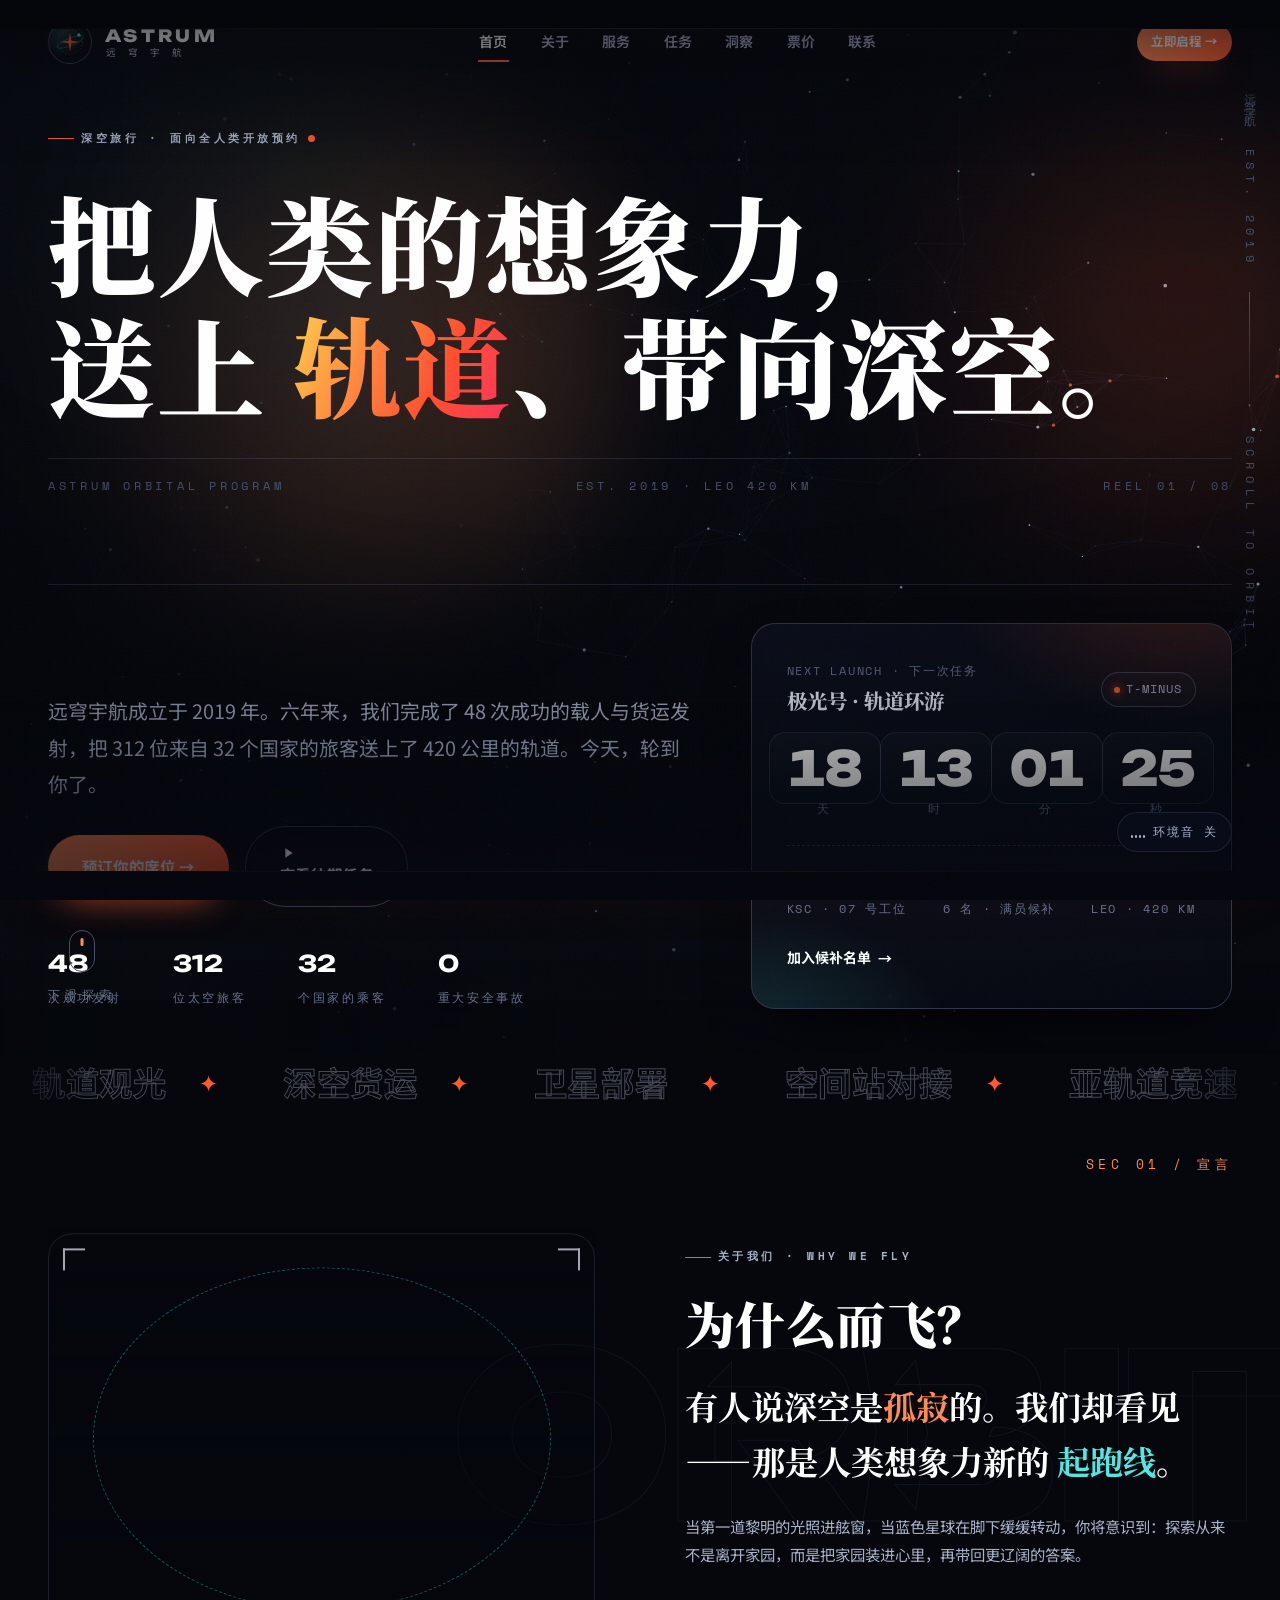
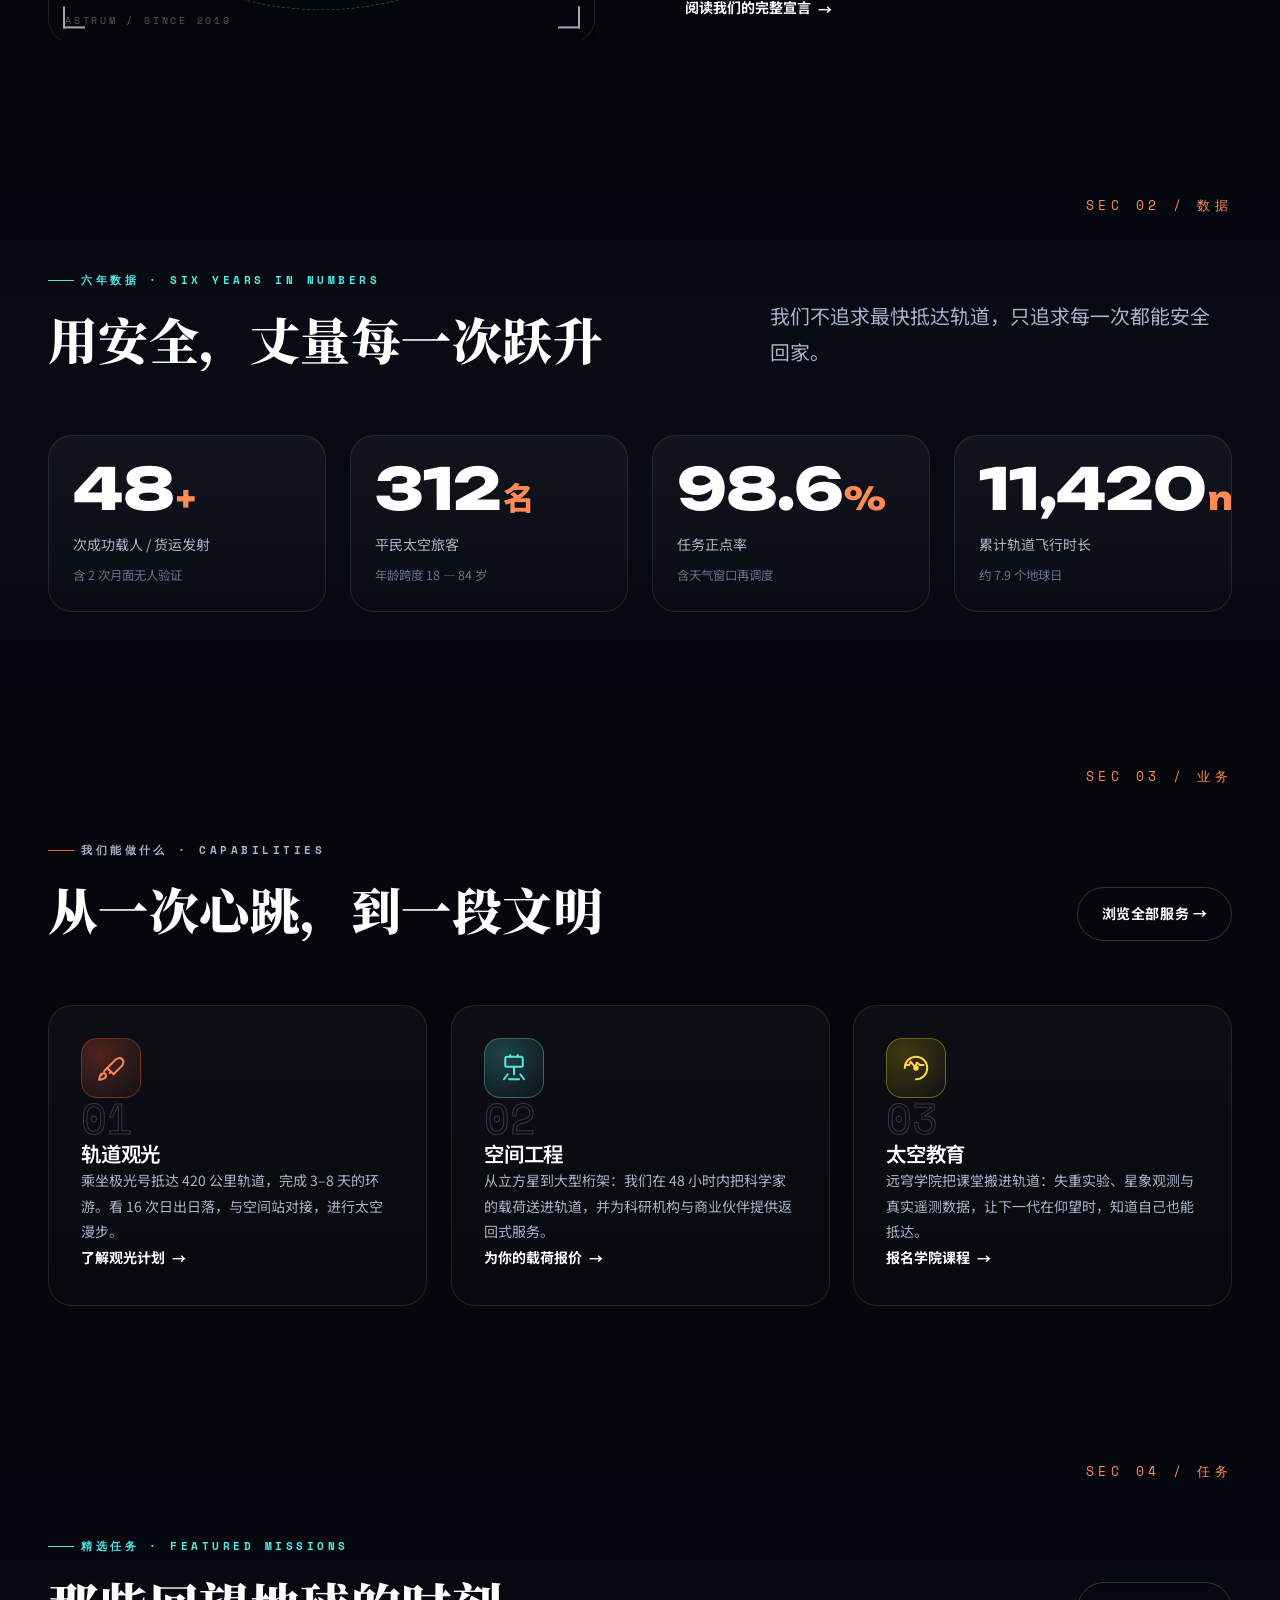
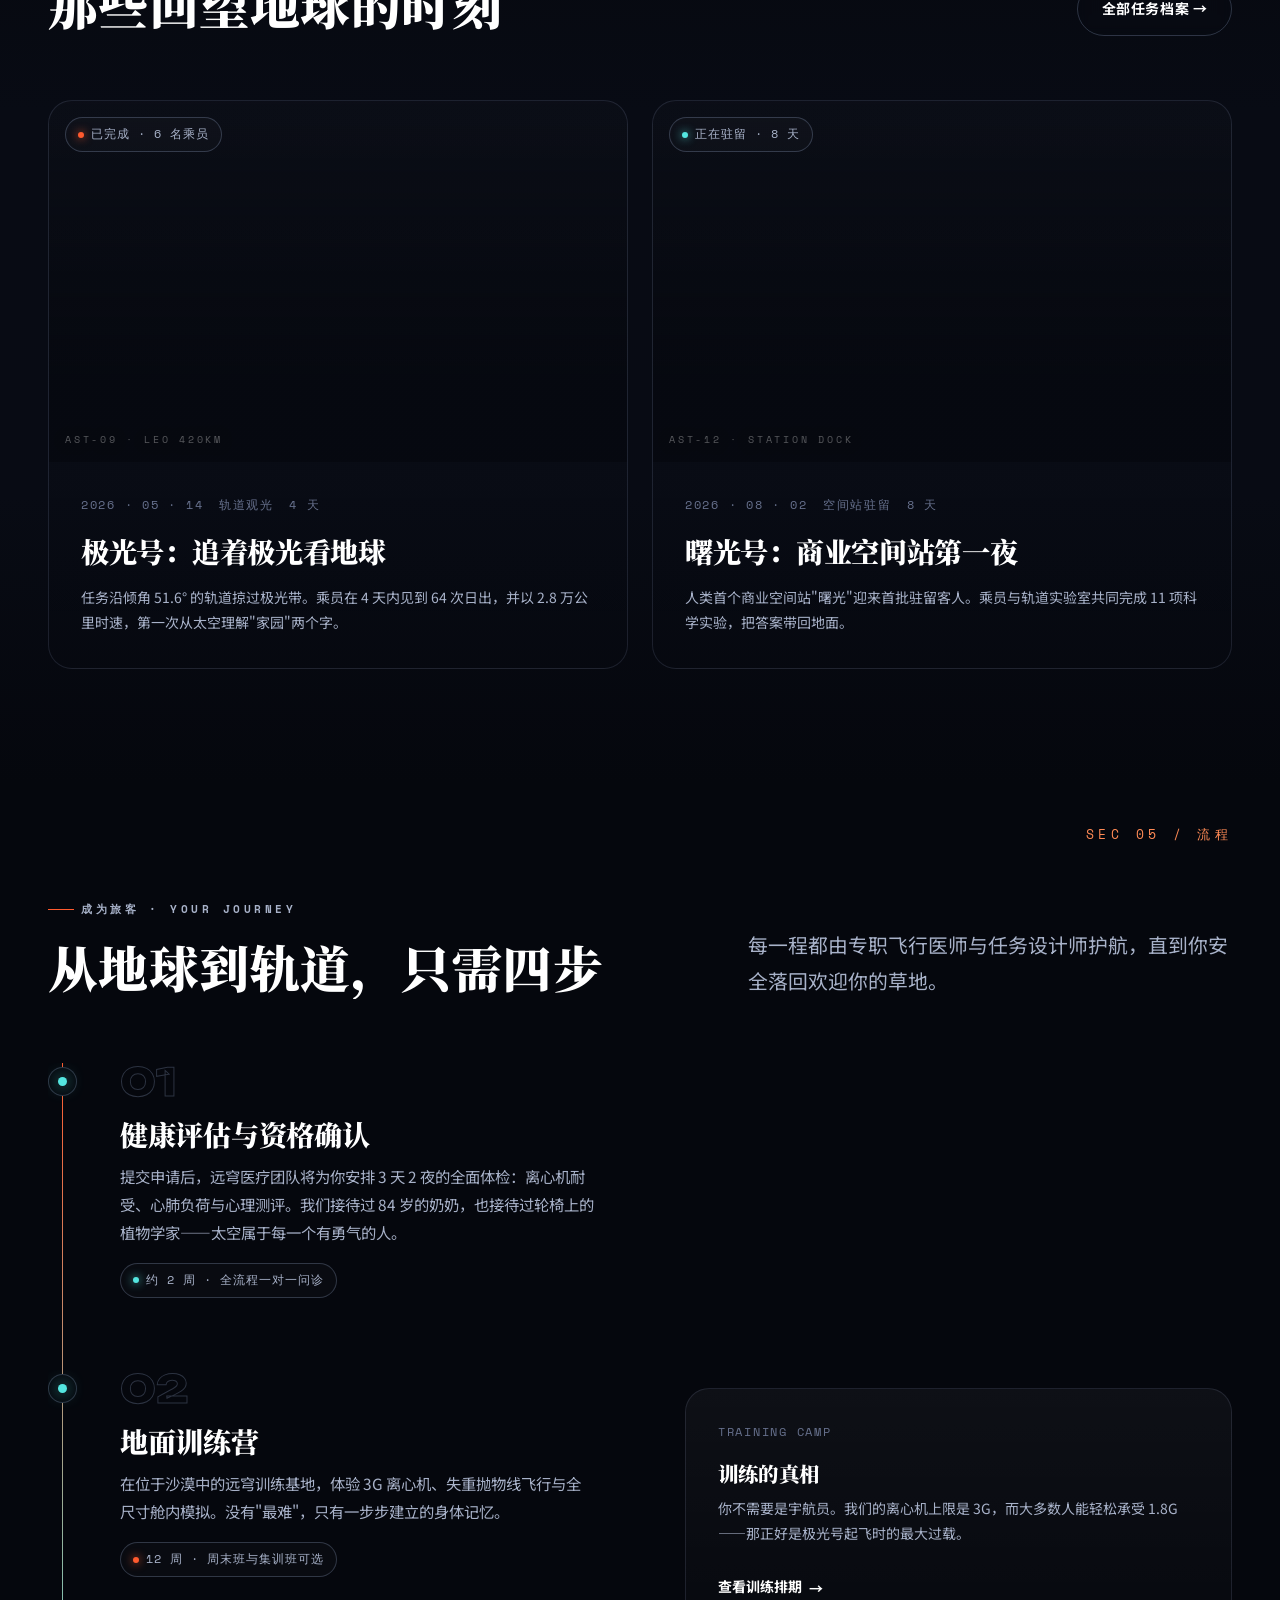
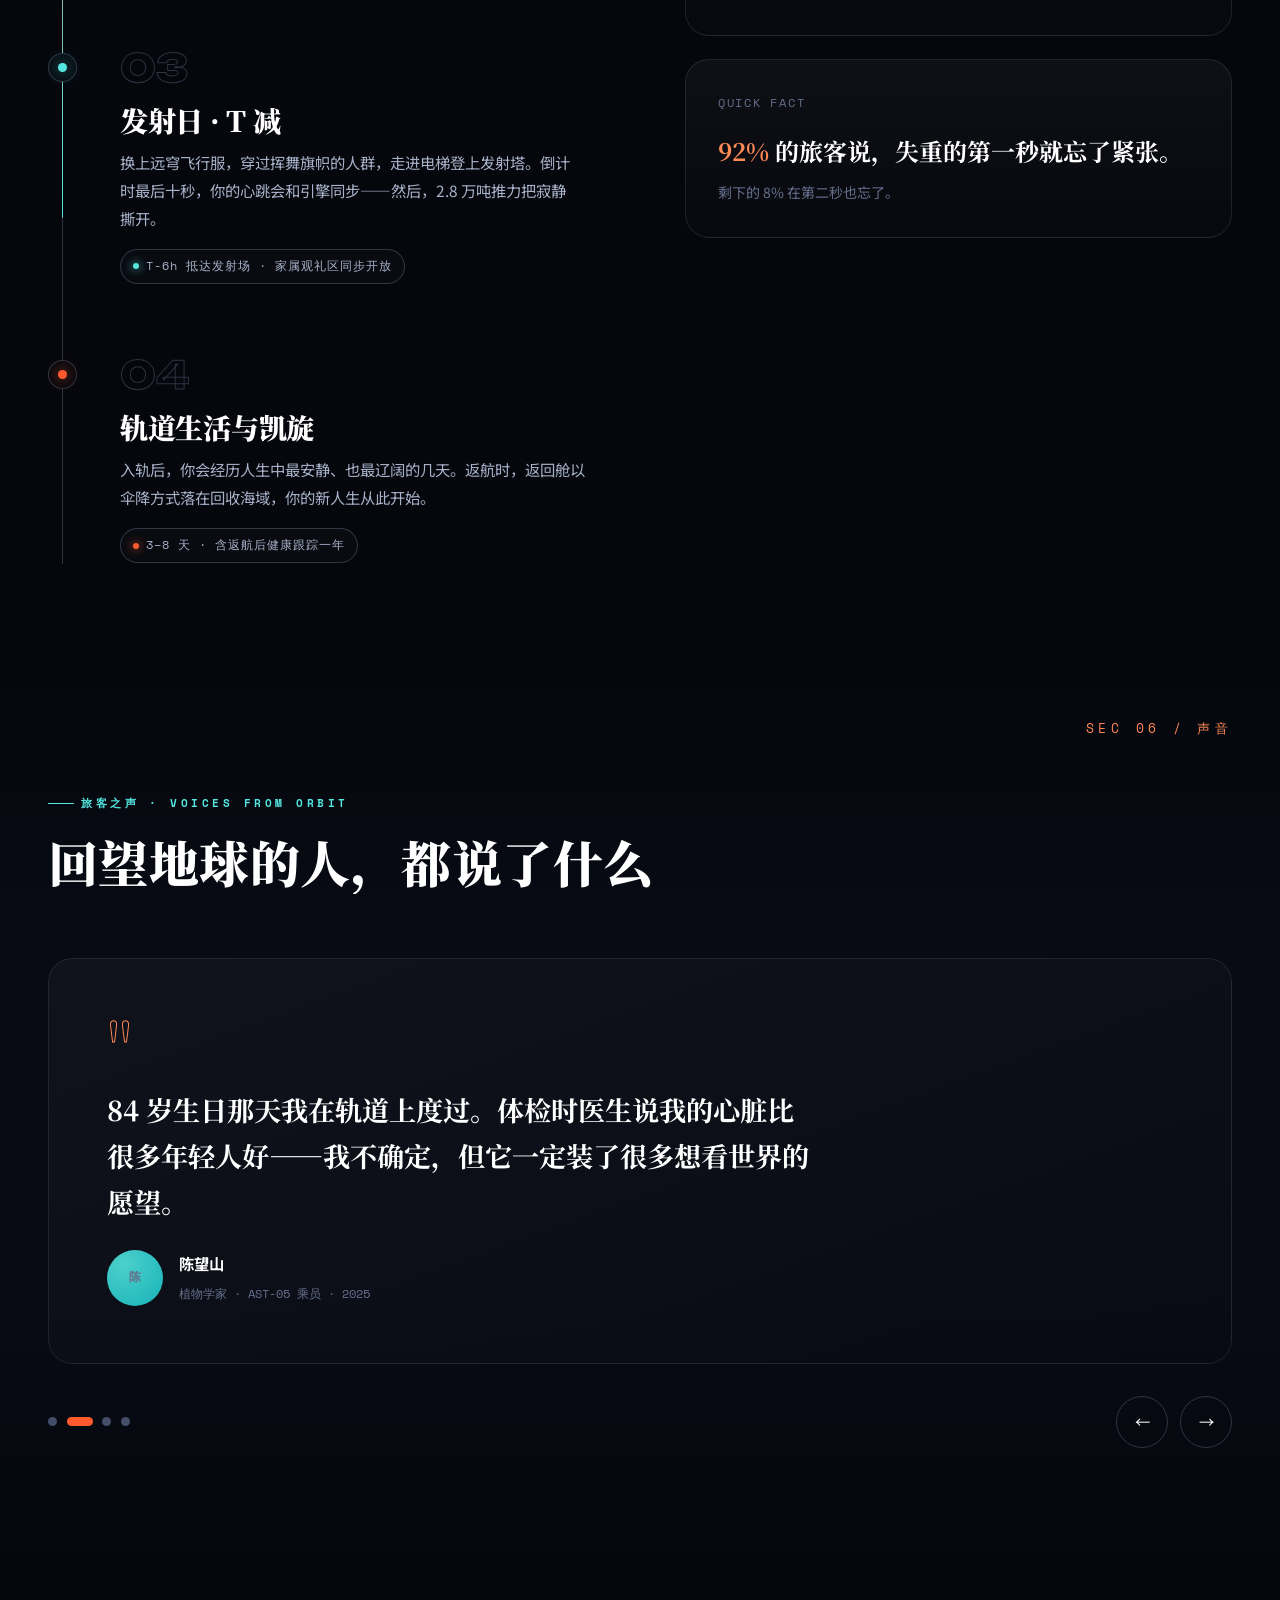
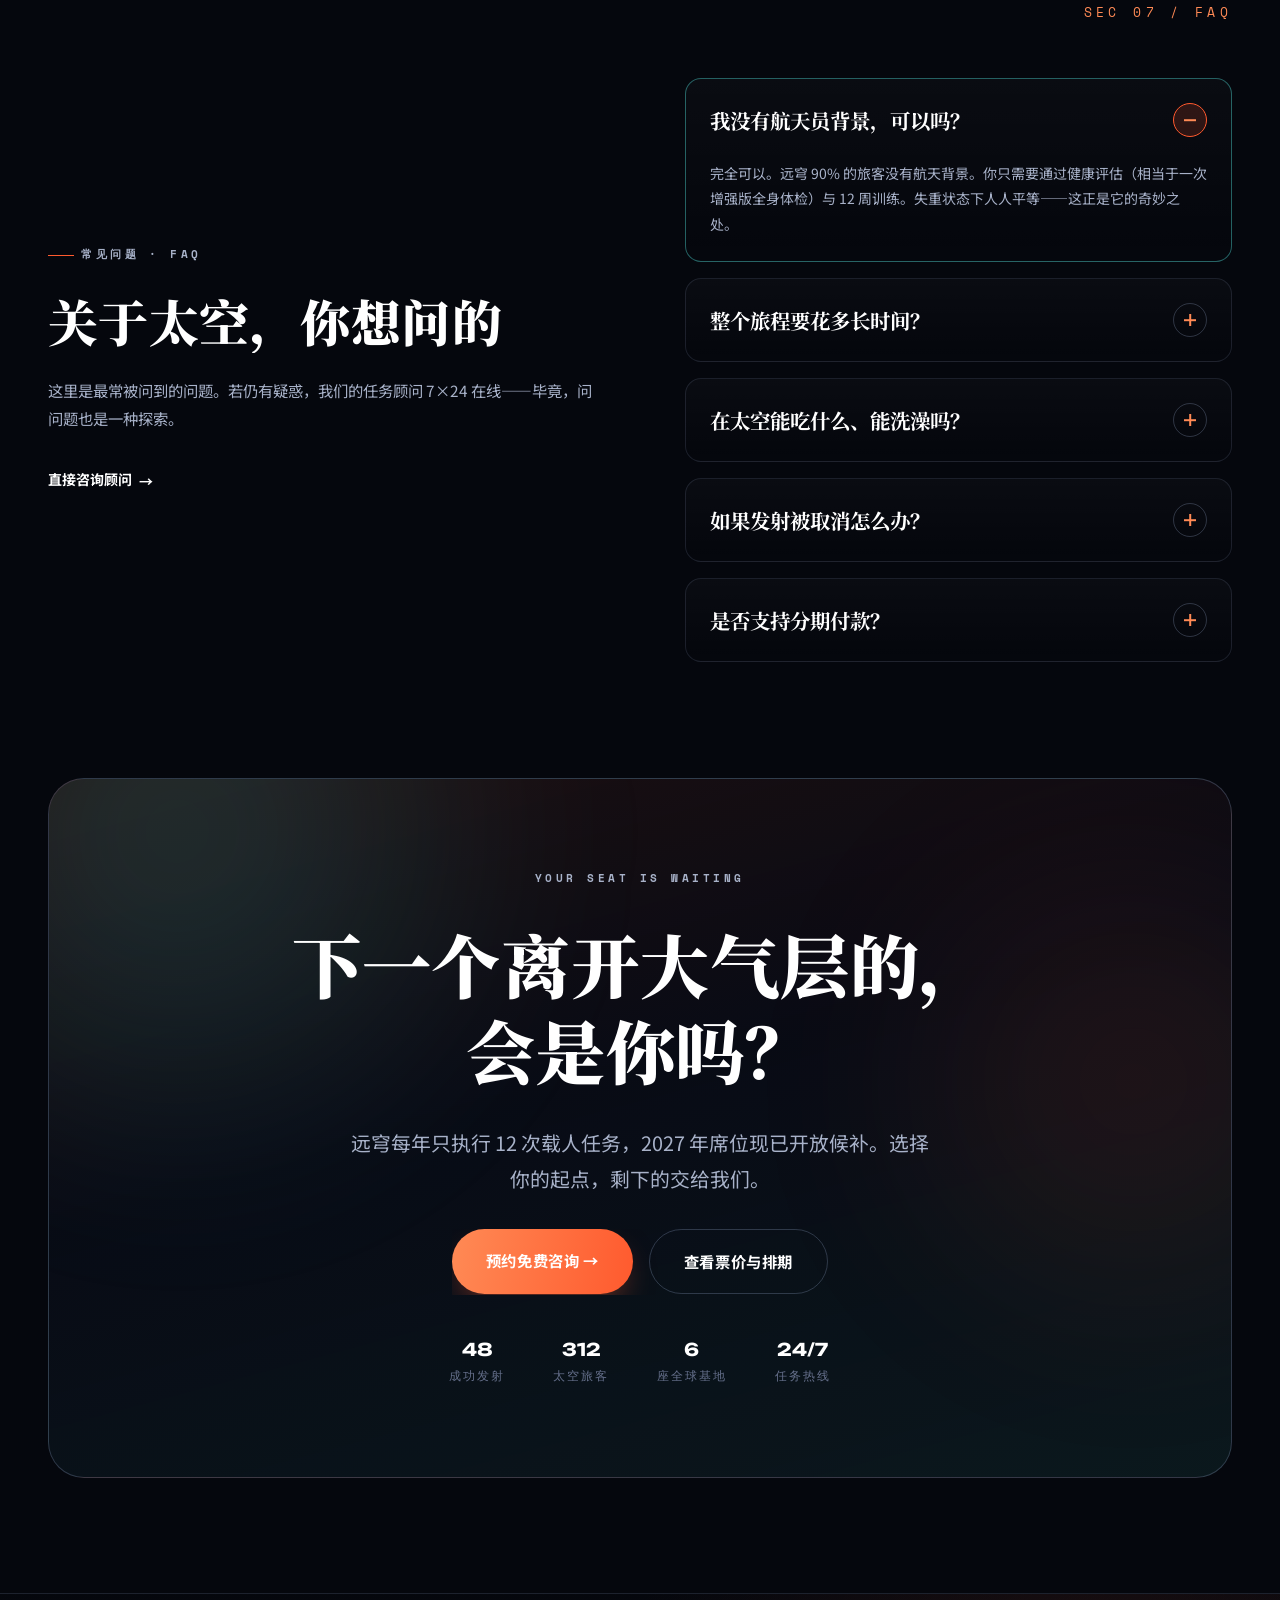
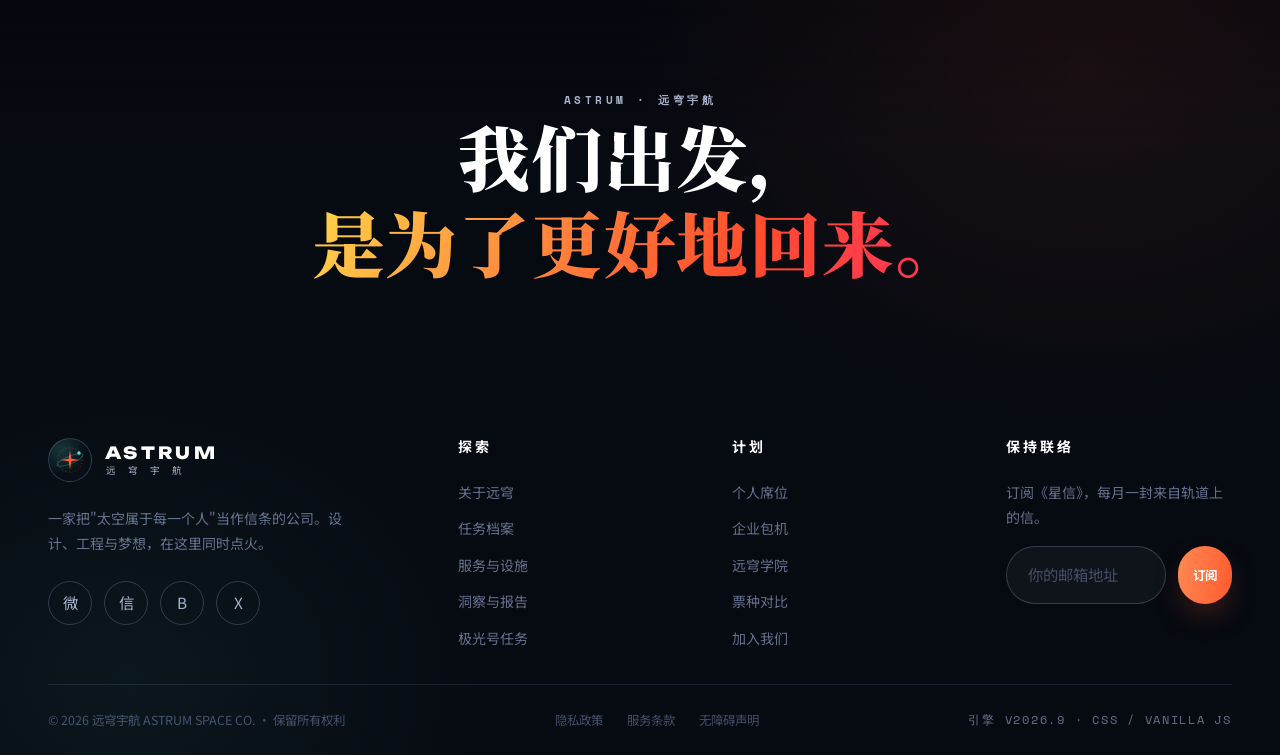
==== commit 3f83c916: "feat: cinematic visuals and interactions across all pages" ====
--- a/index.html
+++ b/index.html
@@ -10,11 +10,14 @@
   <link rel="preconnect" href="https://fonts.googleapis.com" />
   <link rel="preconnect" href="https://fonts.gstatic.com" crossorigin />
   <link href="https://fonts.googleapis.com/css2?family=Unbounded:wght@400;600;700;800&family=Noto+Serif+SC:wght@600;700;900&family=Noto+Sans+SC:wght@300;400;500;600;700&family=Space+Mono:wght@400;700&display=swap" rel="stylesheet" />
+  <meta name="view-transition" content="same-origin" />
   <link rel="stylesheet" href="assets/css/tokens.css" />
   <link rel="stylesheet" href="assets/css/components.css" />
   <link rel="stylesheet" href="assets/css/effects.css" />
   <link rel="stylesheet" href="assets/css/pages.css" />
   <link rel="stylesheet" href="assets/css/responsive.css" />
+  <link rel="stylesheet" href="assets/css/cinematic.css" />
+  <link rel="stylesheet" href="assets/css/motion.css" />
 </head>
 <body>
   <!-- 无障碍跳过链接 -->
@@ -25,6 +28,16 @@
   <div class="vignette" aria-hidden="true"></div>
   <div class="cursor-dot" aria-hidden="true" style="opacity:0"></div>
   <div class="cursor-ring" aria-hidden="true" style="opacity:0"><span class="cursor-label"></span></div>
+
+  <!-- 电影级光效层（无 WebGL 时自动降级为纯 CSS 氛围） -->
+  <div class="cine-atmos" aria-hidden="true"><span class="cine-atmos__haze"></span></div>
+  <div class="grain--cine" aria-hidden="true"></div>
+  <div class="cine-scanlines" aria-hidden="true"></div>
+  <div class="spotlight" aria-hidden="true"></div>
+  <div class="cine-frame" aria-hidden="true">
+    <span class="cine-bar cine-bar--top"></span>
+    <span class="cine-bar cine-bar--bot"></span>
+  </div>
 
   <!-- 预加载 -->
   <div class="preloader" id="preloader" aria-hidden="true">
@@ -100,12 +113,20 @@
   <main id="main">
     <!-- ================= HERO ================= -->
     <section class="hero" id="top">
-      <div class="hero__bg">
+      <div class="hero__bg" data-gl-host data-gl-scroll>
+        <!-- WebGL 体积星云：不支持 WebGL 时自动让位给下方的 2D 星场 -->
+        <canvas data-gl="nebula" data-accent="ember" data-accent2="ice" data-accent3="violet"
+                data-density="1" data-intensity="1.05" aria-hidden="true"></canvas>
         <canvas id="cosmos" aria-hidden="true"></canvas>
+        <div class="cine-beams" data-beams="5" data-beam-seed="20261224" data-depth="1" aria-hidden="true"></div>
+        <div class="cine-halo" data-x="26%" data-y="32%" data-halo-size="54vmax" aria-hidden="true"></div>
         <div class="horizon-glow" aria-hidden="true"></div>
-        <div class="aurora" aria-hidden="true">
+        <div class="aurora" aria-hidden="true" data-depth="2">
           <div class="aurora__blob aurora__blob--1"></div>
           <div class="aurora__blob aurora__blob--2"></div>
+        </div>
+        <div class="lens-flare" data-gl-host aria-hidden="true">
+          <canvas data-gl="lens" data-x="0.24" data-y="0.74" data-intensity="0.75"></canvas>
         </div>
       </div>
 
@@ -116,6 +137,12 @@
           <span class="mask-line" style="--d:.06s"><span>把人类的想象力，</span></span>
           <span class="mask-line" style="--d:.2s"><span>送上 <em>轨道</em>、带向深空。</span></span>
         </h1>
+
+        <div class="cine-caption" aria-hidden="true">
+          <span>ASTRUM ORBITAL PROGRAM</span>
+          <span>EST. 2019 · LEO 420 KM</span>
+          <span>REEL 01 / 08</span>
+        </div>
 
         <div class="hero__lower">
           <div class="hero__content">
@@ -688,6 +715,20 @@
     </div>
   </div>
 
+  <button class="audio-toggle" id="audioToggle" type="button" aria-pressed="false" aria-label="开启环境音">
+    <span class="audio-toggle__bars" aria-hidden="true"><i></i><i></i><i></i><i></i></span>
+    <span class="audio-toggle__txt">环境音 关</span>
+  </button>
+
+  <script src="assets/js/gl/gl-core.js"></script>
+  <script src="assets/js/gl/gl-nebula.js"></script>
+  <script src="assets/js/gl/gl-light.js"></script>
+  <script src="assets/js/gl/gl-lens.js"></script>
+  <script src="assets/js/motion.js"></script>
+  <script src="assets/js/transitions.js"></script>
+  <script src="assets/js/audio.js"></script>
+  <script src="assets/js/cinematic.js"></script>
+  <script src="assets/js/pages.js"></script>
   <script src="assets/js/app.js"></script>
 </body>
 </html>
--- a/assets/css/tokens.css
+++ b/assets/css/tokens.css
@@ -465,3 +465,69 @@
   opacity: 0.5;
   pointer-events: none;
 }
+
+/* ============================================================
+   电影级扩展令牌 (Cinematic v2)
+   —— 供 cinematic.css / motion.css / WebGL 着色器共用
+   ============================================================ */
+:root {
+  /* 空间深度（视差系数，供 JS 读取：data-depth="2" → --depth-2） */
+  --depth-0: 0;
+  --depth-1: 0.05;
+  --depth-2: 0.12;
+  --depth-3: 0.24;
+  --depth-4: 0.42;
+  --depth-5: 0.68;
+
+  /* 体积光 / 辉光 */
+  --glow-warm: rgba(255, 150, 92, 0.55);
+  --glow-cool: rgba(110, 230, 228, 0.5);
+  --glow-violet: rgba(140, 116, 255, 0.45);
+  --bloom-soft: 0 0 34px -4px rgba(255, 255, 255, 0.14);
+  --bloom-ember: 0 0 74px -8px rgba(var(--ember-rgb), 0.62);
+  --bloom-ice: 0 0 74px -8px rgba(var(--ice-rgb), 0.55);
+
+  /* 模糊档位（景深层） */
+  --blur-xs: 3px;
+  --blur-sm: 8px;
+  --blur-md: 20px;
+  --blur-lg: 46px;
+  --blur-xl: 110px;
+
+  /* 色散（镜头） */
+  --disp-warm: rgba(var(--ember-rgb), 0.8);
+  --disp-cool: rgba(var(--ice-rgb), 0.75);
+  --disp-ink: rgba(10, 14, 26, 0.65);
+
+  /* 遮幅（letterbox）与安全区 */
+  --cine-bar: clamp(0px, 3.2vh, 72px);
+  --cine-safe-top: calc(var(--nav-h) + 0.5rem);
+
+  /* 大气雾 */
+  --fog-1: rgba(8, 12, 24, 0.42);
+  --fog-2: rgba(5, 7, 13, 0.72);
+  --fog-ember: rgba(255, 90, 46, 0.16);
+  --fog-ice: rgba(84, 230, 224, 0.14);
+
+  /* 编排节奏（比基础 --dur-* 更密，用于逐项 stagger） */
+  --beat-1: 70ms;
+  --beat-2: 110ms;
+  --beat-3: 160ms;
+  --beat-4: 240ms;
+
+  /* 缓动扩展 */
+  --ease-cine: cubic-bezier(0.22, 0.61, 0.36, 1);
+  --ease-cine-in: cubic-bezier(0.55, 0.06, 0.68, 0.19);
+  --ease-swift: cubic-bezier(0.4, 0, 0.2, 1);
+  --ease-glide: cubic-bezier(0.19, 1, 0.22, 1);
+
+  /* 动画上下文的进度（由 JS 写入 0→1，CSS 可直接消费） */
+  --scene-p: 0;
+  --depth-x: 0;
+  --depth-y: 0;
+
+  /* 层级补充 */
+  --z-cine: 58;
+  --z-audio: 70;
+  --z-beam: 2;
+}
--- a/assets/css/pages.css
+++ b/assets/css/pages.css
@@ -859,3 +859,23 @@
 }
 .hero__content { display: grid; gap: var(--sp-5); }
 .hero__cta .btn + .btn { margin-left: 0; }
+
+/* ===== Pexels 实拍图替换（由 JS 加 .poster--photo） ===== */
+.poster--photo {
+  background-size: cover;
+  background-position: center 30%;
+}
+.poster--photo::before,
+.poster--photo .poster__noise,
+.poster--photo .poster__glyph { display: none !important; }
+.poster--photo .poster-veil {
+  background: linear-gradient(180deg, rgba(5,7,13,0.08), rgba(5,7,13,0.62) 76%);
+}
+.poster--photo .poster__code {
+  color: rgba(255,255,255,0.85);
+  text-shadow: 0 1px 14px rgba(0,0,0,0.8);
+}
+.poster--photo:hover { background-size: cover; }
+@media (prefers-reduced-motion: reduce) {
+  .poster--photo { transition: none !important; }
+}
--- a/assets/css/cinematic.css
+++ b/assets/css/cinematic.css
@@ -0,0 +1,764 @@
+/* ============================================================
+   ASTRUM 远穹 — 电影级质感层
+   File : assets/css/cinematic.css
+   依赖 : tokens.css（电影级扩展令牌）
+   说明 : 只做"叠加与增强"，不改变既有组件外观基线；
+          全部效果在 prefers-reduced-motion / 低性能设备下自动降级。
+   ============================================================ */
+
+/* ================= 1. 遮幅（Letterbox） ================= */
+.cine-frame {
+  position: fixed;
+  inset: 0;
+  z-index: var(--z-cine);
+  pointer-events: none;
+}
+.cine-bar {
+  position: absolute;
+  left: 0;
+  right: 0;
+  height: var(--cine-bar);
+  background: linear-gradient(180deg, #010204 0%, #010204 100%);
+  transform: scaleY(0);
+  transition: transform 1.5s var(--ease-glide) 0.15s;
+  will-change: transform;
+}
+.cine-bar--top { top: 0; transform-origin: top; }
+.cine-bar--bot { bottom: 0; transform-origin: bottom; }
+.cine-frame.is-in .cine-bar { transform: scaleY(1); }
+
+/* 遮幅内缘的一道冷光，让黑边不显生硬 */
+.cine-bar::after {
+  content: "";
+  position: absolute;
+  left: 0;
+  right: 0;
+  height: 1px;
+  background: linear-gradient(90deg, transparent, rgba(160, 178, 216, 0.22), transparent);
+}
+.cine-bar--top::after { bottom: 0; }
+.cine-bar--bot::after { top: 0; }
+
+/* 主题色温渗入遮幅 */
+body[data-cine-accent="ember"] .cine-bar { box-shadow: 0 0 60px -10px var(--fog-ember); }
+body[data-cine-accent="ice"] .cine-bar { box-shadow: 0 0 60px -10px var(--fog-ice); }
+
+/* ================= 2. 全局大气（雾 + 暗角 + 散射） ================= */
+.cine-atmos {
+  position: fixed;
+  inset: 0;
+  z-index: var(--z-grain);
+  pointer-events: none;
+  mix-blend-mode: screen;
+  opacity: 0.55;
+}
+.cine-atmos__haze {
+  position: absolute;
+  inset: -10%;
+  background:
+    radial-gradient(58% 42% at var(--mx, 50%) var(--my, 12%), var(--fog-ember), transparent 62%),
+    radial-gradient(46% 40% at calc(100% - var(--mx, 50%)) 82%, var(--fog-ice), transparent 66%);
+  filter: blur(var(--blur-xl));
+  transition: transform 1.2s var(--ease-cine);
+}
+
+/* 顶/底大气渐变，把内容"压"进画面 */
+body::after {
+  content: "";
+  position: fixed;
+  inset: 0;
+  z-index: var(--z-grain);
+  pointer-events: none;
+  background: linear-gradient(180deg, var(--fog-2) 0%, transparent 18%, transparent 78%, var(--fog-1) 100%);
+}
+
+/* ================= 3. 体积光（Volumetric beams） ================= */
+.cine-beams {
+  position: absolute;
+  inset: -20% -10%;
+  z-index: var(--z-beam);
+  pointer-events: none;
+  overflow: hidden;
+  mix-blend-mode: screen;
+  opacity: 0.75;
+}
+.beam {
+  position: absolute;
+  top: -40%;
+  height: 180%;
+  width: var(--w, 22vw);
+  left: var(--x, 50%);
+  background: linear-gradient(
+    100deg,
+    transparent 0%,
+    rgba(255, 255, 255, 0.035) 28%,
+    var(--beam-tint, var(--glow-warm)) 50%,
+    rgba(255, 255, 255, 0.03) 72%,
+    transparent 100%
+  );
+  filter: blur(var(--blur-lg));
+  transform-origin: 50% 0%;
+  transform: rotate(var(--rot, 12deg)) scaleY(var(--sy, 1));
+  animation: beam-breathe var(--bd, 14s) var(--ease-cine) infinite alternate;
+  animation-delay: var(--bdelay, 0s);
+}
+.beam--ice { --beam-tint: var(--glow-cool); }
+.beam--violet { --beam-tint: var(--glow-violet); }
+.beam--tight { width: var(--w, 7vw); filter: blur(var(--blur-md)); opacity: 0.9; }
+
+@keyframes beam-breathe {
+  0%   { opacity: 0.35; transform: rotate(var(--rot, 12deg)) scaleY(0.92); }
+  100% { opacity: 0.9;  transform: rotate(calc(var(--rot, 12deg) + 2.5deg)) scaleY(1.08); }
+}
+
+/* 单点光源的光晕（放在元素上） */
+.cine-halo {
+  position: absolute;
+  width: var(--halo, 42vmax);
+  height: var(--halo, 42vmax);
+  border-radius: 50%;
+  pointer-events: none;
+  background: radial-gradient(
+    circle,
+    var(--halo-core, rgba(255, 226, 200, 0.5)) 0%,
+    var(--halo-mid, var(--glow-warm)) 22%,
+    transparent 68%
+  );
+  filter: blur(var(--blur-lg));
+  mix-blend-mode: screen;
+  transform: translate(-50%, -50%);
+  animation: halo-pulse 9s var(--ease-cine) infinite alternate;
+}
+@keyframes halo-pulse {
+  0%   { opacity: 0.55; transform: translate(-50%, -50%) scale(0.94); }
+  100% { opacity: 0.95; transform: translate(-50%, -50%) scale(1.06); }
+}
+
+/* ================= 4. 镜头光晕 / 色散 ================= */
+.lens-flare {
+  position: absolute;
+  inset: 0;
+  z-index: 4;                     /* 文案保护层之上：光晕属于"曝光"，不该被压暗 */
+  pointer-events: none;
+  mix-blend-mode: screen;
+  opacity: 0;
+  transition: opacity 1.4s var(--ease-cine) 0.6s;
+}
+.lens-flare.is-in { opacity: 0.85; }
+.lens-flare__canvas { width: 100%; height: 100%; display: block; }
+
+/* 文字色散：hover 时红青分离（像廉价镜头，但好看） */
+.disp-text {
+  position: relative;
+  transition: text-shadow 0.6s var(--ease-cine), filter 0.6s var(--ease-cine);
+}
+.disp-text:hover,
+.disp-text.is-disp {
+  text-shadow:
+    calc(var(--disp, 1.4px) * -1) 0 0 var(--disp-warm),
+    var(--disp, 1.4px) 0 0 var(--disp-cool);
+}
+.cine-disp:hover { filter: drop-shadow(2px 0 0 var(--disp-warm)) drop-shadow(-2px 0 0 var(--disp-cool)); }
+
+/* 边缘色散（作用于图片/画框） */
+.disp-edge { position: relative; }
+.disp-edge::before,
+.disp-edge::after {
+  content: "";
+  position: absolute;
+  inset: 0;
+  pointer-events: none;
+  opacity: 0;
+  transition: opacity 0.7s var(--ease-cine);
+  border-radius: inherit;
+}
+.disp-edge::before {
+  background: linear-gradient(90deg, var(--disp-warm), transparent 42%);
+  mix-blend-mode: screen;
+}
+.disp-edge::after {
+  background: linear-gradient(270deg, var(--disp-cool), transparent 42%);
+  mix-blend-mode: screen;
+}
+.disp-edge:hover::before,
+.disp-edge:hover::after { opacity: 0.5; }
+
+/* ================= 5. 景深 / 大气雾层 ================= */
+.fog-layer {
+  position: absolute;
+  inset: 0;
+  pointer-events: none;
+  z-index: 1;
+}
+.fog-layer--near {
+  background: radial-gradient(120% 80% at 50% 100%, var(--fog-1), transparent 70%);
+  backdrop-filter: blur(var(--blur-xs));
+}
+.fog-layer--far {
+  background: radial-gradient(120% 80% at 50% 0%, var(--fog-2), transparent 70%);
+}
+
+/* 景深虚化：挂在需要"失焦"的层上，模糊量随滚动进度变化 */
+.dof-blur {
+  filter: blur(calc(var(--dof, 0.4) * var(--blur-sm)));
+  transition: filter 0.5s var(--ease-cine);
+}
+
+/* 视差深度层 */
+[data-depth] {
+  transform: translate3d(
+    calc(var(--depth-x, 0px) * var(--depth, 0.12)),
+    calc(var(--depth-y, 0px) * var(--depth, 0.12)),
+    0
+  );
+  will-change: transform;
+}
+
+/* ================= 6. 颗粒 / 扫描线 ================= */
+/* 升级版颗粒：彩色 + 呼吸感，比 v1 更"胶片" */
+.grain--cine {
+  position: fixed;
+  inset: -60px;
+  z-index: var(--z-grain);
+  pointer-events: none;
+  opacity: 0.055;
+  mix-blend-mode: overlay;
+  background-image:
+    radial-gradient(rgba(255, 255, 255, 0.35) 0.5px, transparent 0.5px),
+    url("data:image/svg+xml,%3Csvg xmlns='http://www.w3.org/2000/svg' width='180' height='180'%3E%3Cfilter id='c'%3E%3CfeTurbulence type='fractalNoise' baseFrequency='0.82' numOctaves='3' stitchTiles='stitch'/%3E%3CfeColorMatrix type='saturate' values='0.35'/%3E%3C/filter%3E%3Crect width='100%25' height='100%25' filter='url(%23c)'/%3E%3C/svg%3E");
+  background-size: 3px 3px, 180px 180px;
+  animation: grain-cine 0.7s steps(3) infinite;
+}
+@keyframes grain-cine {
+  0%   { transform: translate(0, 0); opacity: 0.05; }
+  33%  { transform: translate(-3%, 2%); opacity: 0.065; }
+  66%  { transform: translate(2%, -3%); opacity: 0.045; }
+  100% { transform: translate(-1%, -1%); opacity: 0.06; }
+}
+
+.cine-scanlines {
+  position: fixed;
+  inset: 0;
+  z-index: var(--z-grain);
+  pointer-events: none;
+  opacity: 0.1;
+  background: repeating-linear-gradient(
+    180deg,
+    rgba(255, 255, 255, 0.028) 0px,
+    rgba(255, 255, 255, 0.028) 1px,
+    transparent 1px,
+    transparent 3px
+  );
+}
+
+/* ================= 7. 光斑 / 高光扫过（给画框用） ================= */
+.gleam {
+  position: relative;
+  overflow: hidden;
+}
+.gleam::after {
+  content: "";
+  position: absolute;
+  top: -60%;
+  bottom: -60%;
+  width: 42%;
+  left: -60%;
+  background: linear-gradient(
+    100deg,
+    transparent,
+    rgba(255, 255, 255, 0.14) 45%,
+    rgba(255, 255, 255, 0.28) 50%,
+    rgba(255, 255, 255, 0.14) 55%,
+    transparent
+  );
+  transform: rotate(8deg);
+  pointer-events: none;
+  mix-blend-mode: screen;
+  transition: left 1.1s var(--ease-glide);
+}
+.gleam:hover::after { left: 130%; }
+
+/* ================= 8. 光标聚光（Spotlight） ================= */
+.spotlight {
+  position: fixed;
+  top: 0;
+  left: 0;
+  width: 620px;
+  height: 620px;
+  margin: -310px 0 0 -310px;
+  border-radius: 50%;
+  pointer-events: none;
+  z-index: 3;
+  opacity: 0;
+  background: radial-gradient(circle, rgba(255, 255, 255, 0.055) 0%, rgba(var(--ice-rgb), 0.03) 38%, transparent 68%);
+  filter: blur(var(--blur-md));
+  transition: opacity 0.6s var(--ease-cine);
+  will-change: transform;
+}
+.spotlight.is-on { opacity: 1; }
+
+/* ================= 9. 音频开关 ================= */
+.audio-toggle {
+  position: fixed;
+  right: var(--gutter);
+  bottom: var(--gutter);
+  z-index: var(--z-audio);
+  display: inline-flex;
+  align-items: center;
+  gap: 0.6em;
+  padding: 0.62em 1.05em;
+  border-radius: var(--r-pill);
+  border: 1px solid var(--glass-border);
+  background: var(--glass-strong);
+  backdrop-filter: blur(14px) saturate(140%);
+  color: var(--ink-2);
+  font-family: var(--font-mono);
+  font-size: var(--fs-xs);
+  letter-spacing: 0.16em;
+  text-transform: uppercase;
+  transition: color var(--dur-3) var(--ease-cine), border-color var(--dur-3), transform var(--dur-3) var(--ease-cine);
+}
+.audio-toggle:hover { color: var(--ink-0); border-color: var(--line-3); transform: translateY(-2px); }
+.audio-toggle__bars {
+  display: inline-flex;
+  align-items: flex-end;
+  gap: 2px;
+  height: 12px;
+}
+.audio-toggle__bars i {
+  display: block;
+  width: 2px;
+  height: 3px;
+  border-radius: 2px;
+  background: currentColor;
+  transition: height var(--dur-3) var(--ease-cine);
+}
+.audio-toggle[aria-pressed="true"] { color: var(--ember-2); border-color: rgba(var(--ember-rgb), 0.4); }
+.audio-toggle[aria-pressed="true"] .audio-toggle__bars i { background: var(--ember-2); animation: eq 1.1s var(--ease-cine) infinite alternate; }
+.audio-toggle[aria-pressed="true"] .audio-toggle__bars i:nth-child(2) { animation-delay: 0.14s; }
+.audio-toggle[aria-pressed="true"] .audio-toggle__bars i:nth-child(3) { animation-delay: 0.28s; }
+.audio-toggle[aria-pressed="true"] .audio-toggle__bars i:nth-child(4) { animation-delay: 0.42s; }
+@keyframes eq {
+  0%   { height: 3px; }
+  100% { height: 12px; }
+}
+@media (max-width: 640px) {
+  .audio-toggle .audio-toggle__txt { display: none; }
+  .audio-toggle { padding: 0.6em 0.75em; }
+}
+/* 与既有"回到顶部"按钮共存：上移一档，两者等宽堆叠 */
+.to-top { bottom: calc(var(--gutter) + 3.4rem); }
+
+/* ================= 10. 电影级画框 ================= */
+.cine-plate {
+  position: relative;
+  border: 1px solid var(--line-1);
+  border-radius: var(--r-md);
+  background: linear-gradient(160deg, rgba(255, 255, 255, 0.035), transparent 42%), var(--bg-1);
+  box-shadow: var(--sh-md), inset 0 1px 0 rgba(255, 255, 255, 0.05);
+  overflow: hidden;
+}
+.cine-plate::before {
+  content: "";
+  position: absolute;
+  inset: 0;
+  pointer-events: none;
+  background: radial-gradient(120% 100% at var(--mx, 50%) var(--my, 0%), rgba(255, 255, 255, 0.08), transparent 55%);
+}
+.cine-plate__tag {
+  position: absolute;
+  left: 0.9rem;
+  bottom: 0.75rem;
+  z-index: 3;
+  font-family: var(--font-mono);
+  font-size: var(--fs-xs);
+  letter-spacing: 0.22em;
+  color: var(--ink-3);
+  text-transform: uppercase;
+}
+
+/* 上下英文小字"片头字幕" */
+.cine-caption {
+  display: flex;
+  align-items: center;
+  justify-content: space-between;
+  gap: var(--sp-4);
+  font-family: var(--font-mono);
+  font-size: var(--fs-xs);
+  letter-spacing: 0.3em;
+  text-transform: uppercase;
+  color: var(--ink-4);
+  padding-block: var(--sp-4);
+  border-top: 1px solid var(--line-1);
+}
+
+/* ================= 11. 深度层数值映射 ================= */
+/* HTML 只写 data-depth="3"，这里翻译成令牌，避免在标签里塞数字 */
+[data-depth="1"] { --depth: var(--depth-1); }
+[data-depth="2"] { --depth: var(--depth-2); }
+[data-depth="3"] { --depth: var(--depth-3); }
+[data-depth="4"] { --depth: var(--depth-4); }
+[data-depth="5"] { --depth: var(--depth-5); }
+[data-depth="6"] { --depth: var(--depth-5); }
+
+/* ================= 12. 页面光膜（无 View Transitions 时的兜底转场） ================= */
+.page-veil {
+  position: fixed;
+  inset: 0;
+  z-index: 94;
+  pointer-events: none;
+  opacity: 0;
+  background:
+    radial-gradient(80% 60% at 50% 50%, rgba(255, 130, 70, 0.10), transparent 62%),
+    #03050a;
+  transition: opacity 0.44s var(--ease-cine-in);
+}
+.page-veil.is-on { opacity: 1; }
+
+/* ================= 13. WebGL 就位前后 ================= */
+/* 主视觉容器：WebGL 画布已在 pages.css 里被拉伸，这里只管占位与背景 */
+.hero__bg.is-gl { background: #04060c; }
+.hero__bg.is-gl #cosmos { display: none; }
+
+.page-hero__bg > canvas { position: absolute; inset: 0; width: 100%; height: 100%; }
+
+/* 无 WebGL 时，回到纯 CSS 氛围（极光 + 地平线光已经存在，这里补一层星点） */
+.gl-off::before,
+.no-webgl .hero__bg:not(.is-gl)::before {
+  content: "";
+  position: absolute;
+  inset: 0;
+  pointer-events: none;
+  background-image:
+    radial-gradient(rgba(255, 255, 255, 0.5) 0.6px, transparent 0.6px),
+    radial-gradient(rgba(190, 215, 255, 0.35) 0.6px, transparent 0.6px);
+  background-size: 190px 190px, 320px 320px;
+  background-position: 12px 24px, 90px 60px;
+  opacity: 0.5;
+  mask-image: radial-gradient(90% 80% at 50% 30%, #000 20%, transparent 78%);
+  -webkit-mask-image: radial-gradient(90% 80% at 50% 30%, #000 20%, transparent 78%);
+}
+
+/* 低性能档：关闭高成本合成效果 */
+html.tier-low .cine-beams,
+html.tier-low .cine-atmos,
+html.tier-low .lens-flare,
+html.tier-low .spotlight { display: none !important; }
+html.tier-low .grain--cine { animation: none; }
+html.tier-low .beam { animation: none; }
+html.tier-low .cine-halo { animation: none; }
+html.tier-low .cine-plate::before { display: none; }
+
+/* 无 backdrop-filter 支持时的兜底 */
+@supports not (backdrop-filter: blur(2px)) {
+  .audio-toggle { background: #0b1020; }
+}
+
+@media (prefers-reduced-motion: reduce) {
+  .cine-bar { transform: scaleY(1) !important; transition: none !important; }
+  .cine-beams, .cine-atmos, .lens-flare, .spotlight, .grain--cine, .cine-scanlines { display: none !important; }
+  .beam, .cine-halo, .audio-toggle__bars i { animation: none !important; }
+  .gleam::after { display: none; }
+  [data-depth] { transform: none !important; }
+  .dof-blur { filter: none !important; }
+}
+
+/* 打印：全部装饰层移除 */
+@media print {
+  .cine-frame, .cine-atmos, .cine-beams, .lens-flare, .spotlight,
+  .grain--cine, .cine-scanlines, .audio-toggle, .cine-halo { display: none !important; }
+}
+
+/* ============================================================
+   14. 页面级电影化模块
+   —— 与 pages.js 一一对应，元素不存在时这些规则自然失效
+   ============================================================ */
+
+/* ---- 14.1 粒子爆发覆盖层 ---- */
+.burst-layer {
+  position: fixed;
+  inset: 0;
+  z-index: 92;
+  pointer-events: none;
+}
+
+/* ---- 14.2 主题色温映射（供选项卡、光斑等复用） ---- */
+[data-accent="ember"]  { --tab-accent: #ff5a2e; --tab-accent-2: #ff8a55; --tab-accent-soft: rgba(255, 90, 46, 0.22); }
+[data-accent="ice"]    { --tab-accent: #54e6e0; --tab-accent-2: #8ff5ef; --tab-accent-soft: rgba(84, 230, 224, 0.2); }
+[data-accent="violet"] { --tab-accent: #8c74ff; --tab-accent-2: #b9a6ff; --tab-accent-soft: rgba(140, 116, 255, 0.22); }
+[data-accent="sunset"] { --tab-accent: #ffa53d; --tab-accent-2: #ffd07a; --tab-accent-soft: rgba(255, 165, 61, 0.22); }
+
+/* 选项卡：色温随内容切换 */
+.tablist .tab-btn { position: relative; }
+[data-tabs][data-accent] .tab-btn.active { color: var(--tab-accent-2); }
+[data-tabs][data-accent] .tab-btn.active::after {
+  background: var(--tab-accent);
+  box-shadow: 0 0 20px -2px var(--tab-accent);
+}
+[data-tabs][data-accent] .tabpanel.active {
+  box-shadow: inset 0 1px 0 0 var(--tab-accent-soft), 0 40px 110px -70px var(--tab-accent);
+}
+.section[data-accent] { transition: box-shadow 0.7s var(--ease-cine); }
+.section[data-accent]::after {
+  content: "";
+  position: absolute;
+  left: 0;
+  right: 0;
+  top: 0;
+  height: 1px;
+  pointer-events: none;
+  background: linear-gradient(90deg, transparent, var(--tab-accent), transparent);
+  opacity: 0.45;
+}
+
+/* ---- 14.3 404 星图导航 ---- */
+.star-nav {
+  position: relative;
+  width: min(100%, 560px);
+  height: 260px;
+  border: 1px solid var(--line-2);
+  border-radius: var(--r-lg);
+  overflow: hidden;
+  cursor: grab;
+  touch-action: none;
+  background:
+    radial-gradient(80% 90% at 50% 0%, rgba(140, 116, 255, 0.12), transparent 62%),
+    var(--bg-0);
+  transition: border-color 0.5s var(--ease-cine), box-shadow 0.5s var(--ease-cine);
+}
+.star-nav.is-dragging { cursor: grabbing; }
+.star-nav:focus-visible { outline: 2px solid var(--ice); outline-offset: 4px; }
+.star-nav__canvas { display: block; width: 100%; height: 100%; }
+.star-nav__axis {
+  position: absolute;
+  left: 50%;
+  top: 6%;
+  bottom: 6%;
+  width: 1px;
+  transform: translateX(-50%);
+  pointer-events: none;
+  background: linear-gradient(180deg, transparent, var(--line-2) 22%, var(--line-2) 78%, transparent);
+}
+.star-nav__hud {
+  position: absolute;
+  bottom: 0.85rem;
+  font-family: var(--font-mono);
+  font-size: var(--fs-xs);
+  letter-spacing: 0.2em;
+  color: var(--ink-3);
+  pointer-events: none;
+}
+.star-nav__hud--l { left: 1rem; }
+.star-nav__hud--r { right: 1rem; color: var(--ice); }
+.star-nav__hud b { color: var(--ink-0); font-weight: 700; }
+.star-nav__hint {
+  position: absolute;
+  top: 0.85rem;
+  right: 1rem;
+  font-family: var(--font-mono);
+  font-size: var(--fs-xs);
+  letter-spacing: 0.2em;
+  color: var(--ink-4);
+  pointer-events: none;
+}
+.star-nav.is-aligning { border-color: rgba(var(--ice-rgb), 0.55); box-shadow: var(--bloom-ice); }
+.star-nav.is-aligning .star-nav__hud--r { color: var(--ember-2); }
+.star-nav.is-locked { border-color: rgba(var(--ice-rgb), 0.8); box-shadow: var(--bloom-ice), var(--sh-md); }
+.star-nav.is-locked .star-nav__hud--r { color: var(--ice); }
+.star-nav.is-locked .star-nav__hint { opacity: 0; }
+
+/* 星图锁定后，返航按钮亮起信标 */
+.btn.is-beacon { animation: beacon-pulse 1.8s var(--ease-cine) infinite; }
+@keyframes beacon-pulse {
+  0%, 100% { box-shadow: 0 0 0 0 rgba(var(--ice-rgb), 0.5), var(--sh-md); }
+  55%      { box-shadow: 0 0 0 16px rgba(var(--ice-rgb), 0), var(--sh-md); }
+}
+
+/* ---- 14.4 阅读进度轨 ---- */
+.read-rail {
+  position: fixed;
+  right: clamp(0.6rem, 1.6vw, 1.3rem);
+  top: 50%;
+  width: 2px;
+  height: min(40vh, 340px);
+  transform: translateY(-50%);
+  z-index: var(--z-totop);
+  background: var(--line-1);
+  border-radius: var(--r-pill);
+  opacity: 0;
+  pointer-events: none;
+  transition: opacity 0.5s var(--ease-cine);
+}
+.read-rail.is-on { opacity: 1; }
+.read-rail__fill {
+  position: absolute;
+  top: 0;
+  left: 0;
+  width: 100%;
+  height: 0;
+  border-radius: var(--r-pill);
+  background: linear-gradient(180deg, var(--ember), var(--ice));
+  box-shadow: 0 0 14px -2px rgba(var(--ice-rgb), 0.7);
+}
+.read-rail__pct {
+  position: absolute;
+  top: calc(100% + 0.7rem);
+  left: 50%;
+  transform: translateX(-50%) rotate(90deg);
+  transform-origin: center;
+  white-space: nowrap;
+  font-family: var(--font-mono);
+  font-size: 0.62rem;
+  letter-spacing: 0.18em;
+  color: var(--ink-3);
+}
+@media (max-width: 900px) { .read-rail { display: none; } }
+
+/* 目录联动 */
+.post-toc a.is-active {
+  color: var(--ink-0);
+  border-bottom-color: var(--ember);
+  padding-left: 0.9em;
+  background: linear-gradient(90deg, rgba(var(--ember-rgb), 0.1), transparent 70%);
+}
+.post-toc a.is-active .t { color: var(--ember-2); }
+
+/* ---- 14.5 历程时间轴 ---- */
+.process { position: relative; }
+.process > .scroll-rail { left: -1px; }
+.process__item { position: relative; transition: border-color 0.6s var(--ease-cine); }
+.process__item::before {
+  content: "";
+  position: absolute;
+  left: -4px;
+  top: calc(var(--sp-6) + 0.55rem);
+  width: 7px;
+  height: 7px;
+  border-radius: 50%;
+  background: var(--bg-0);
+  box-shadow: inset 0 0 0 1px var(--line-3);
+  transition: background 0.5s var(--ease-cine), box-shadow 0.5s var(--ease-cine), transform 0.5s var(--ease-cine);
+}
+.process__item.is-current { border-top-color: var(--line-3); }
+.process__item.is-current::before {
+  background: var(--ember);
+  box-shadow: 0 0 0 4px rgba(var(--ember-rgb), 0.16), 0 0 20px 0 rgba(var(--ember-rgb), 0.6);
+  transform: scale(1.25);
+}
+.process__item.is-current .process__no { -webkit-text-stroke-color: var(--ember-2); }
+.process__item.is-current .process__content h3 { color: var(--ember-2); }
+.process__item.is-current .process__time { color: var(--ink-0); }
+
+/* ---- 14.6 对比表行列高亮 ---- */
+.price-table td, .price-table th { transition: background-color 0.35s var(--ease-cine); }
+.price-table tbody tr.is-hover { background: rgba(160, 178, 216, 0.055); }
+.price-table[data-col="0"] th:nth-child(1), .price-table[data-col="0"] td:nth-child(1),
+.price-table[data-col="1"] th:nth-child(2), .price-table[data-col="1"] td:nth-child(2),
+.price-table[data-col="2"] th:nth-child(3), .price-table[data-col="2"] td:nth-child(3),
+.price-table[data-col="3"] th:nth-child(4), .price-table[data-col="3"] td:nth-child(4),
+.price-table[data-col="4"] th:nth-child(5), .price-table[data-col="4"] td:nth-child(5) {
+  background: linear-gradient(180deg, rgba(var(--ice-rgb), 0.1), rgba(var(--ice-rgb), 0.04));
+}
+.price-table[data-col="0"] th:nth-child(1), .price-table[data-col="0"] td:nth-child(1) {
+  background: linear-gradient(180deg, rgba(255, 255, 255, 0.07), rgba(255, 255, 255, 0.03));
+}
+
+/* ---- 14.7 表单聚焦光 ---- */
+.field::after {
+  content: "";
+  position: absolute;
+  inset: -2px;
+  border-radius: var(--r-sm);
+  pointer-events: none;
+  opacity: 0;
+  transition: opacity 0.45s var(--ease-cine);
+  background: radial-gradient(150px circle at var(--fx, 50%) var(--fy, 50%), rgba(var(--ice-rgb), 0.18), transparent 72%);
+}
+.field:focus-within::after { opacity: 1; }
+.field:focus-within input,
+.field:focus-within textarea,
+.field:focus-within select {
+  box-shadow: 0 0 0 3px rgba(var(--ice-rgb), 0.16), 0 0 34px -8px rgba(var(--ice-rgb), 0.5);
+}
+.field.is-error::after {
+  opacity: 1;
+  background: radial-gradient(150px circle at var(--fx, 50%) var(--fy, 50%), rgba(var(--ember-rgb), 0.2), transparent 72%);
+}
+
+/* ---- 14.8 网格"拉焦"：悬停一项时其余失焦 ---- */
+.has-focus-pull > * {
+  transition: filter 0.5s var(--ease-cine), opacity 0.5s var(--ease-cine);
+}
+.has-focus-pull:hover > *:not(:hover) {
+  filter: blur(var(--blur-xs)) saturate(0.62) brightness(0.84);
+  opacity: 0.88;
+}
+
+/* ---- 14.9 WebGL 就位时压低 CSS 极光，避免叠太多 ---- */
+.hero__bg.is-gl .aurora { opacity: 0.42; }
+.hero__bg.is-gl .horizon-glow { opacity: 0.7; }
+.page-hero__bg.is-gl .aurora { opacity: 0.3; }
+.page-hero__bg.gl-off { opacity: 1; }
+
+/* ---- 14.9b 文案保护层（scrim）
+   星云现在有真实的体积与亮度，正文必须有一层渐变把它压暗，
+   否则白色标题的可读性会随星云流动而波动。 ---- */
+.hero__bg::after {
+  content: "";
+  position: absolute;
+  inset: 0;
+  z-index: 3;
+  pointer-events: none;
+  background:
+    linear-gradient(90deg,
+      rgba(5, 7, 13, 0.9) 0%,
+      rgba(5, 7, 13, 0.66) 34%,
+      rgba(5, 7, 13, 0.18) 62%,
+      rgba(5, 7, 13, 0) 84%),
+    linear-gradient(180deg,
+      rgba(5, 7, 13, 0.62) 0%,
+      rgba(5, 7, 13, 0.12) 26%,
+      rgba(5, 7, 13, 0) 58%,
+      rgba(5, 7, 13, 0.72) 100%);
+}
+
+.page-hero__bg::after {
+  content: "";
+  position: absolute;
+  inset: 0;
+  z-index: 3;
+  pointer-events: none;
+  background:
+    linear-gradient(90deg,
+      rgba(5, 7, 13, 0.8) 0%,
+      rgba(5, 7, 13, 0.5) 40%,
+      rgba(5, 7, 13, 0.05) 78%,
+      rgba(5, 7, 13, 0) 100%),
+    linear-gradient(180deg,
+      rgba(5, 7, 13, 0.55) 0%,
+      rgba(5, 7, 13, 0) 34%,
+      rgba(5, 7, 13, 0.62) 100%);
+}
+
+/* 404 的文案居中，改用径向压暗 */
+.error-page .page-hero__bg::after {
+  background:
+    radial-gradient(62% 48% at 50% 52%,
+      rgba(5, 7, 13, 0.82) 0%,
+      rgba(5, 7, 13, 0.5) 58%,
+      rgba(5, 7, 13, 0.12) 100%),
+    linear-gradient(180deg,
+      rgba(5, 7, 13, 0.6) 0%,
+      rgba(5, 7, 13, 0) 32%,
+      rgba(5, 7, 13, 0.6) 100%);
+}
+
+/* ---- 14.10 降级 ---- */
+@media (prefers-reduced-motion: reduce) {
+  .burst-layer, .read-rail { display: none !important; }
+  .has-focus-pull:hover > *:not(:hover) { filter: none; opacity: 1; }
+  .btn.is-beacon { animation: none !important; }
+  .star-nav { cursor: default; }
+}
+html.tier-low .has-focus-pull:hover > *:not(:hover) { filter: none; opacity: 0.92; }
+html.tier-low .field::after { display: none; }
--- a/assets/css/motion.css
+++ b/assets/css/motion.css
@@ -0,0 +1,248 @@
+/* ============================================================
+   ASTRUM 远穹 — 滚动编排与页面转场
+   File : assets/css/motion.css
+   依赖 : tokens.css
+   说明 : ① 原生滚动驱动动画（scroll-timeline）为渐进增强；
+          ② JS 时间轴引擎（motion.js）为不支持的浏览器提供等效编排；
+          ③ 跨文档 View Transitions 关键帧在此定义。
+   ============================================================ */
+
+/* ================= 1. 统一进场编排 ================= */
+/* 容器：data-scene —— 子项按 --i 依次入场，形成分镜节奏 */
+[data-scene] > *:not([data-scene-skip]) {
+  opacity: 0;
+  transform: translate3d(0, var(--scene-y, 34px), 0) scale(var(--scene-s, 1));
+  filter: blur(var(--scene-b, 8px));
+  transition:
+    opacity 0.95s var(--ease-glide),
+    transform 1.05s var(--ease-glide),
+    filter 0.95s var(--ease-glide);
+  transition-delay: calc(var(--i, 0) * var(--beat-2) + var(--scene-d, 0s));
+  will-change: opacity, transform, filter;
+}
+[data-scene].is-in > *:not([data-scene-skip]) {
+  opacity: 1;
+  transform: none;
+  filter: blur(0);
+}
+/* 分镜方向变体 */
+[data-scene="rise"] > * { --scene-y: 46px; }
+[data-scene="fall"] > * { --scene-y: -40px; }
+[data-scene="zoom"] > * { --scene-y: 12px; --scene-s: 0.94; }
+[data-scene="blur"] > * { --scene-y: 0px; --scene-b: 16px; }
+[data-scene="soft"] > * { --scene-b: 3px; }
+
+/* 分镜间隔变体（节奏控制） */
+[data-scene-beat="fast"] > * { transition-delay: calc(var(--i, 0) * var(--beat-1)); }
+[data-scene-beat="slow"] > * { transition-delay: calc(var(--i, 0) * var(--beat-4)); }
+
+/* ================= 2. 文字分层揭幕 ================= */
+/* 由 motion.js 在 .split 元素上生成 .split__line > .split__word 结构 */
+.split { --split-y: 108%; }
+.split__line {
+  display: block;
+  overflow: hidden;
+  padding-bottom: 0.1em;
+  margin-bottom: -0.1em;
+}
+.split__word {
+  display: inline-block;
+  transform: translate3d(0, var(--split-y), 0) rotate(calc(var(--wrot, 0deg)));
+  opacity: 0;
+  transition:
+    transform 1.05s var(--ease-glide),
+    opacity 0.8s var(--ease-cine);
+  transition-delay: calc(var(--wi, 0) * 42ms);
+  will-change: transform, opacity;
+}
+.split.is-in .split__word {
+  transform: none;
+  opacity: 1;
+}
+.split--soft { --split-y: 26px; }
+.split--soft .split__word { transform: translate3d(0, var(--split-y), 0); }
+
+/* 逐字（短标题用，更戏剧） */
+.split--char .split__word { display: inline-block; }
+.split--char .split__chr {
+  display: inline-block;
+  transform: translate3d(0, 0.9em, 0);
+  opacity: 0;
+  transition: transform 0.9s var(--ease-glide), opacity 0.7s var(--ease-cine);
+  transition-delay: calc(var(--ci, 0) * 28ms);
+}
+.split--char.is-in .split__chr { transform: none; opacity: 1; }
+
+/* ================= 3. 原生滚动驱动（渐进增强） ================= */
+@supports (animation-timeline: view()) {
+  @media (prefers-reduced-motion: no-preference) {
+    /* 区块进度线：随区块进入视口生长 */
+    .scroll-rail {
+      position: absolute;
+      left: 0;
+      top: 0;
+      bottom: 0;
+      width: 1px;
+      background: var(--line-1);
+      overflow: hidden;
+    }
+    .scroll-rail__fill {
+      display: block;
+      width: 100%;
+      height: 100%;
+      background: linear-gradient(180deg, var(--ember), var(--ice));
+      transform-origin: 50% 0;
+      transform: scaleY(0);
+      animation: rail-grow linear both;
+      animation-timeline: view();
+      animation-range: cover 0% cover 100%;
+    }
+    @keyframes rail-grow {
+      from { transform: scaleY(0); }
+      to   { transform: scaleY(1); }
+    }
+
+    /* 深度层：滚动时自然错位（CSS 版本，和 JS 版本互为兜底） */
+    [data-depth-css] {
+      animation: depth-drift linear both;
+      animation-timeline: view();
+      animation-range: cover 0% cover 100%;
+    }
+    @keyframes depth-drift {
+      from { transform: translate3d(0, calc(var(--depth, 0.12) * 42px), 0); }
+      to   { transform: translate3d(0, calc(var(--depth, 0.12) * -42px), 0); }
+    }
+
+    /* 章节标题：进入视口时轻微"对焦" */
+    .focus-in {
+      animation: focus-in linear both;
+      animation-timeline: view();
+      animation-range: entry 12% cover 34%;
+    }
+    @keyframes focus-in {
+      from { opacity: 0.15; filter: blur(9px); letter-spacing: 0.06em; }
+      to   { opacity: 1; filter: blur(0); letter-spacing: inherit; }
+    }
+  }
+}
+
+/* JS 兜底版本（当 scroll-timeline 不支持时，由 motion.js 写 --p 驱动） */
+.js-timeline .focus-in[data-p] {
+  opacity: calc(0.15 + var(--p) * 0.85);
+  filter: blur(calc((1 - var(--p)) * 9px));
+}
+
+/* ================= 4. 视差与惯性 ================= */
+/* JS 平滑滚动时（仅桌面、非降级）给根元素一个标记 */
+html.is-smoothwheeling { scroll-behavior: auto; }
+
+.parallax-media {
+  will-change: transform;
+  transform: translate3d(0, var(--py, 0px), 0) scale(var(--ps, 1.06));
+}
+
+/* 磁吸 / 倾斜的平滑回归 */
+[data-magnetic], .tilt-card { backface-visibility: hidden; }
+
+/* ================= 5. 跨文档 View Transitions ================= */
+@media (prefers-reduced-motion: no-preference) {
+  ::view-transition-old(root),
+  ::view-transition-new(root) {
+    animation-duration: 0.52s;
+    animation-timing-function: var(--ease-glide);
+  }
+  /* 旧页面：向下沉并淡出，像是"退后" */
+  ::view-transition-old(root) {
+    animation-name: vt-leave;
+  }
+  /* 新页面：从深空聚焦浮现 */
+  ::view-transition-new(root) {
+    animation-name: vt-enter;
+  }
+  @keyframes vt-leave {
+    from { opacity: 1; transform: scale(1); filter: blur(0); }
+    to   { opacity: 0; transform: scale(0.982); filter: blur(7px); }
+  }
+  @keyframes vt-enter {
+    from { opacity: 0; transform: scale(1.018); filter: blur(9px); }
+    to   { opacity: 1; transform: scale(1); filter: blur(0); }
+  }
+
+  /* 品牌标识：跨页连续 */
+  ::view-transition-old(brand-mark),
+  ::view-transition-new(brand-mark) {
+    animation-duration: 0.62s;
+    animation-timing-function: var(--ease-glide);
+    mix-blend-mode: normal;
+  }
+  /* 页面主标题 */
+  ::view-transition-old(page-title) { animation: vt-title-out 0.42s var(--ease-cine-in) both; }
+  ::view-transition-new(page-title) { animation: vt-title-in 0.66s var(--ease-glide) both; }
+  @keyframes vt-title-out {
+    to { opacity: 0; transform: translateY(-14px); filter: blur(6px); }
+  }
+  @keyframes vt-title-in {
+    from { opacity: 0; transform: translateY(18px); filter: blur(8px); }
+    to   { opacity: 1; transform: none; filter: blur(0); }
+  }
+
+  /* 导航条：保持不动，避免整页跳动 */
+  ::view-transition-group(site-header) { animation-duration: 0.5s; }
+}
+
+/* 跨页共享元素：品牌标识与页面主标题。
+   注意：view-transition-name 在每个文档内必须唯一，
+   因此品牌只取顶栏那一份（页脚同名元素不复用）。 */
+.site-header .brand__mark { view-transition-name: brand-mark; }
+.page-hero__title,
+.hero__title { view-transition-name: page-title; }
+
+/* 转场瞬间的一层光膜（transitions.js 挂 .is-transitioning） */
+html.is-transitioning body::before {
+  content: "";
+  position: fixed;
+  inset: 0;
+  z-index: calc(var(--z-cine) + 1);
+  pointer-events: none;
+  background: radial-gradient(60% 50% at 50% 50%, rgba(255, 255, 255, 0.05), transparent 70%);
+  animation: vt-flash 0.62s var(--ease-cine) both;
+}
+@keyframes vt-flash {
+  from { opacity: 0; }
+  40%  { opacity: 1; }
+  to   { opacity: 0; }
+}
+
+/* ================= 6. 进度与状态反馈 ================= */
+/* 顶部进度条（升级既有 .scroll-progress：加发光） */
+.scroll-progress {
+  box-shadow: 0 0 18px -2px rgba(var(--ember-rgb), 0.7);
+}
+
+/* 章节编号在进入视口时点亮 */
+.sec-num {
+  transition: color 0.7s var(--ease-cine), letter-spacing 0.7s var(--ease-cine);
+}
+.sec-num.is-live { color: var(--ember-2); letter-spacing: 0.34em; }
+
+/* ================= 7. 降级 ================= */
+@media (prefers-reduced-motion: reduce) {
+  [data-scene] > *:not([data-scene-skip]) {
+    opacity: 1 !important;
+    transform: none !important;
+    filter: none !important;
+    transition: none !important;
+  }
+  .split__word, .split--char .split__chr {
+    opacity: 1 !important;
+    transform: none !important;
+    transition: none !important;
+  }
+  .focus-in, .scroll-rail__fill, [data-depth-css] { animation: none !important; }
+  .parallax-media { transform: none !important; }
+  ::view-transition-old(root), ::view-transition-new(root) { animation: none !important; }
+}
+
+/* 低性能档：关闭模糊类过渡（blur 在低端设备上很贵） */
+html.tier-low [data-scene] > *:not([data-scene-skip]) { filter: none !important; }
+html.tier-low .focus-in { animation: none !important; }
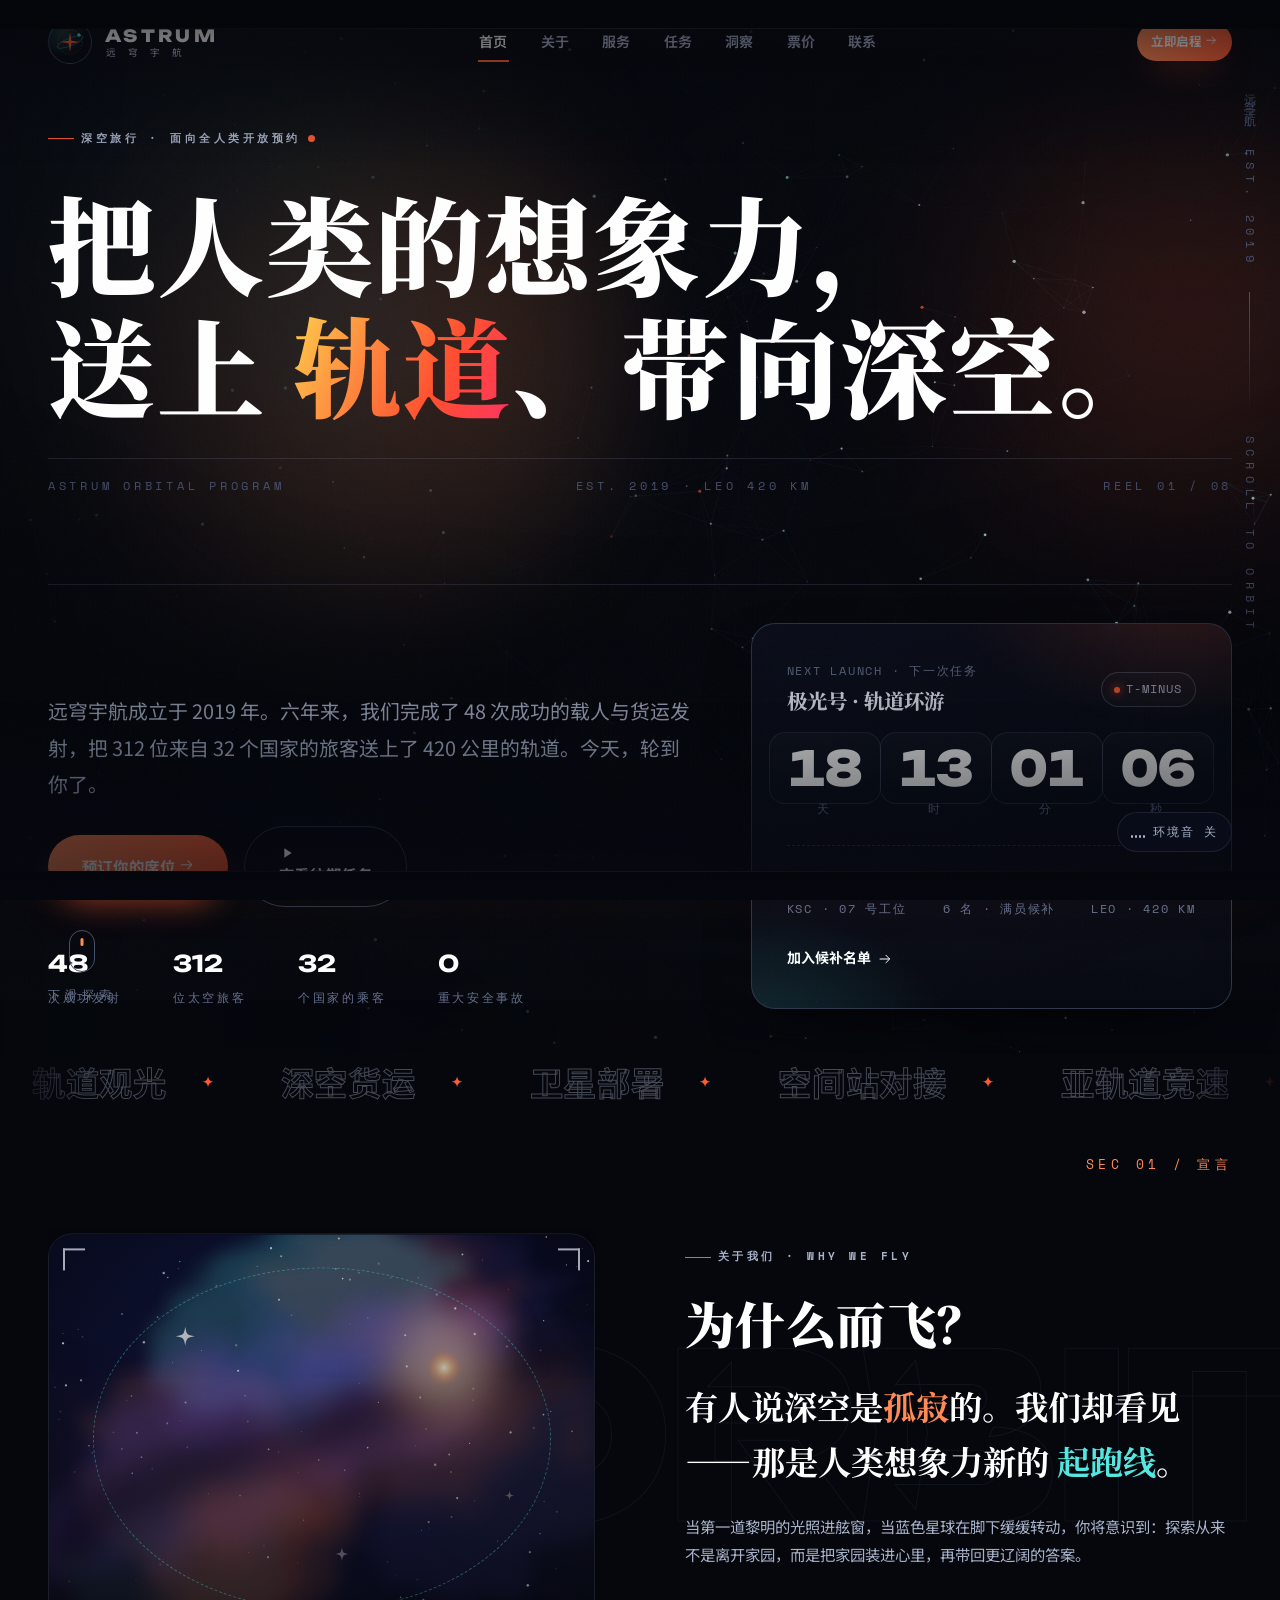
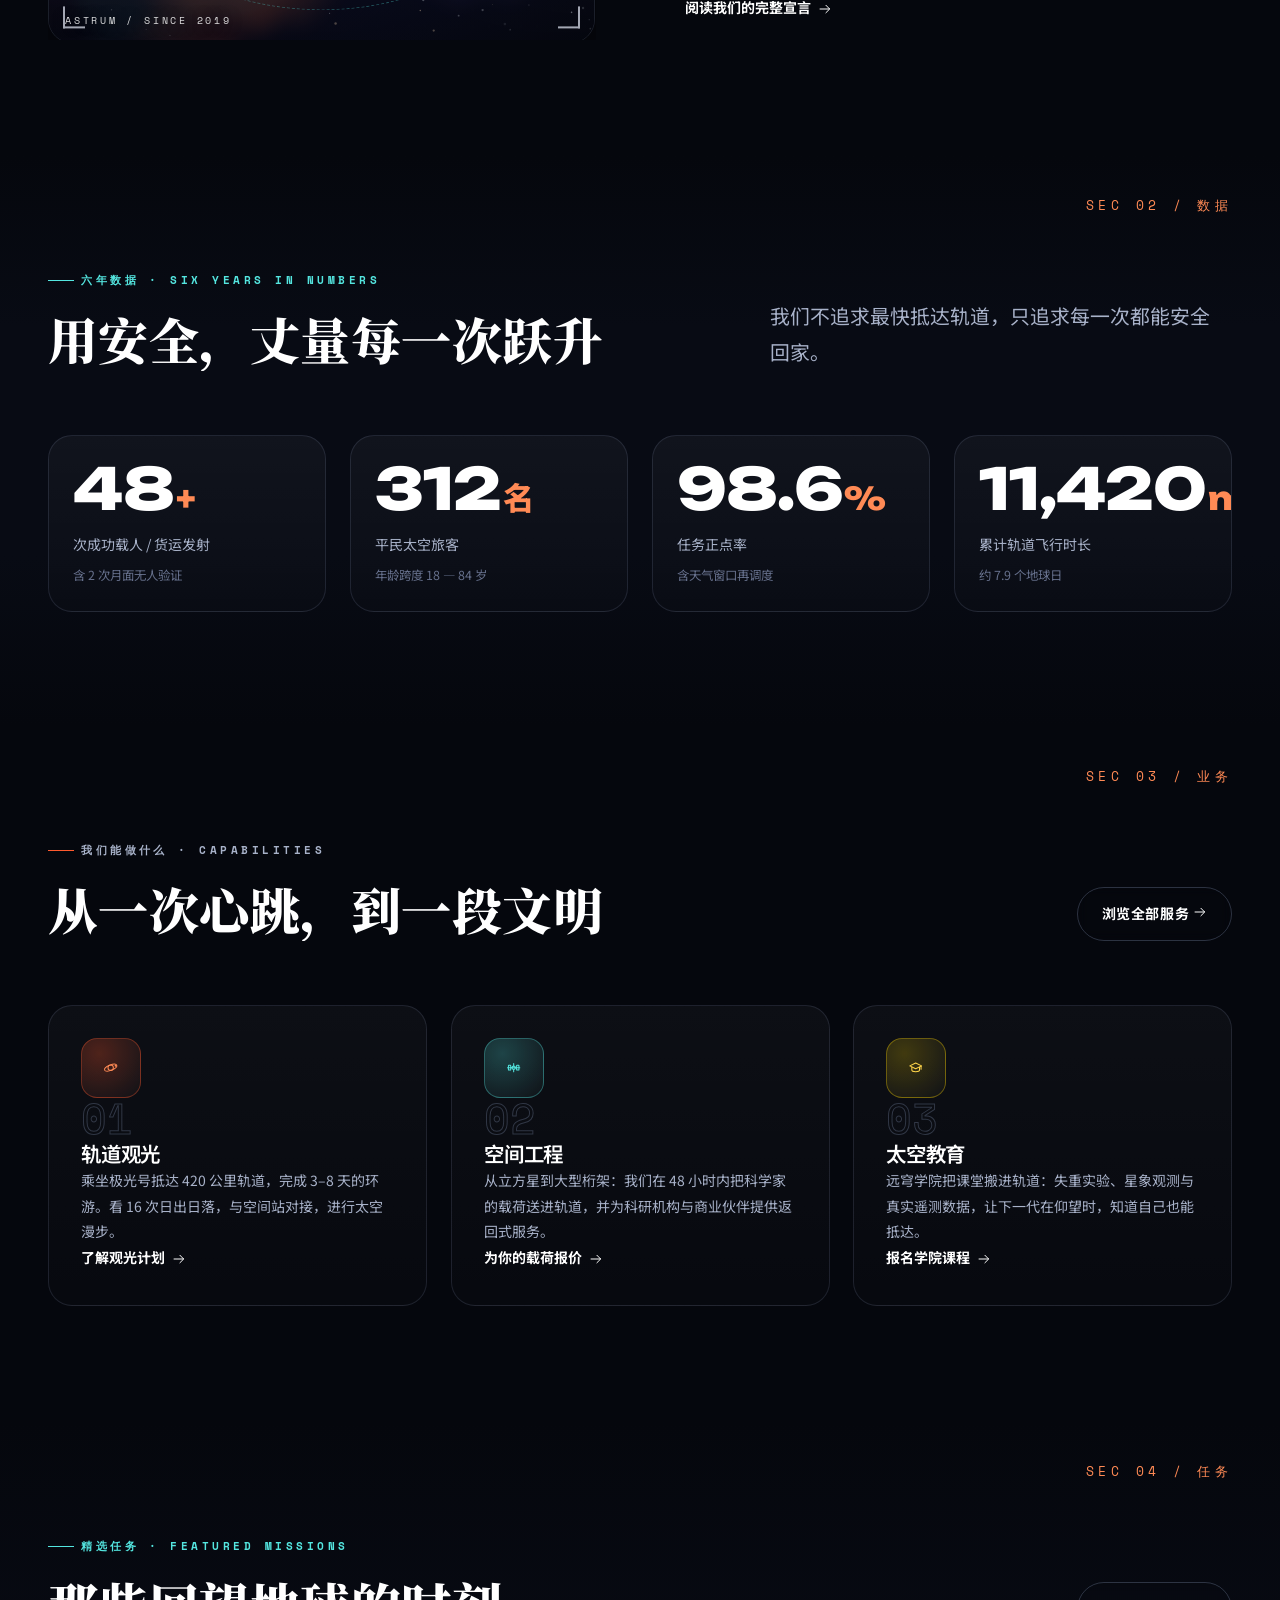
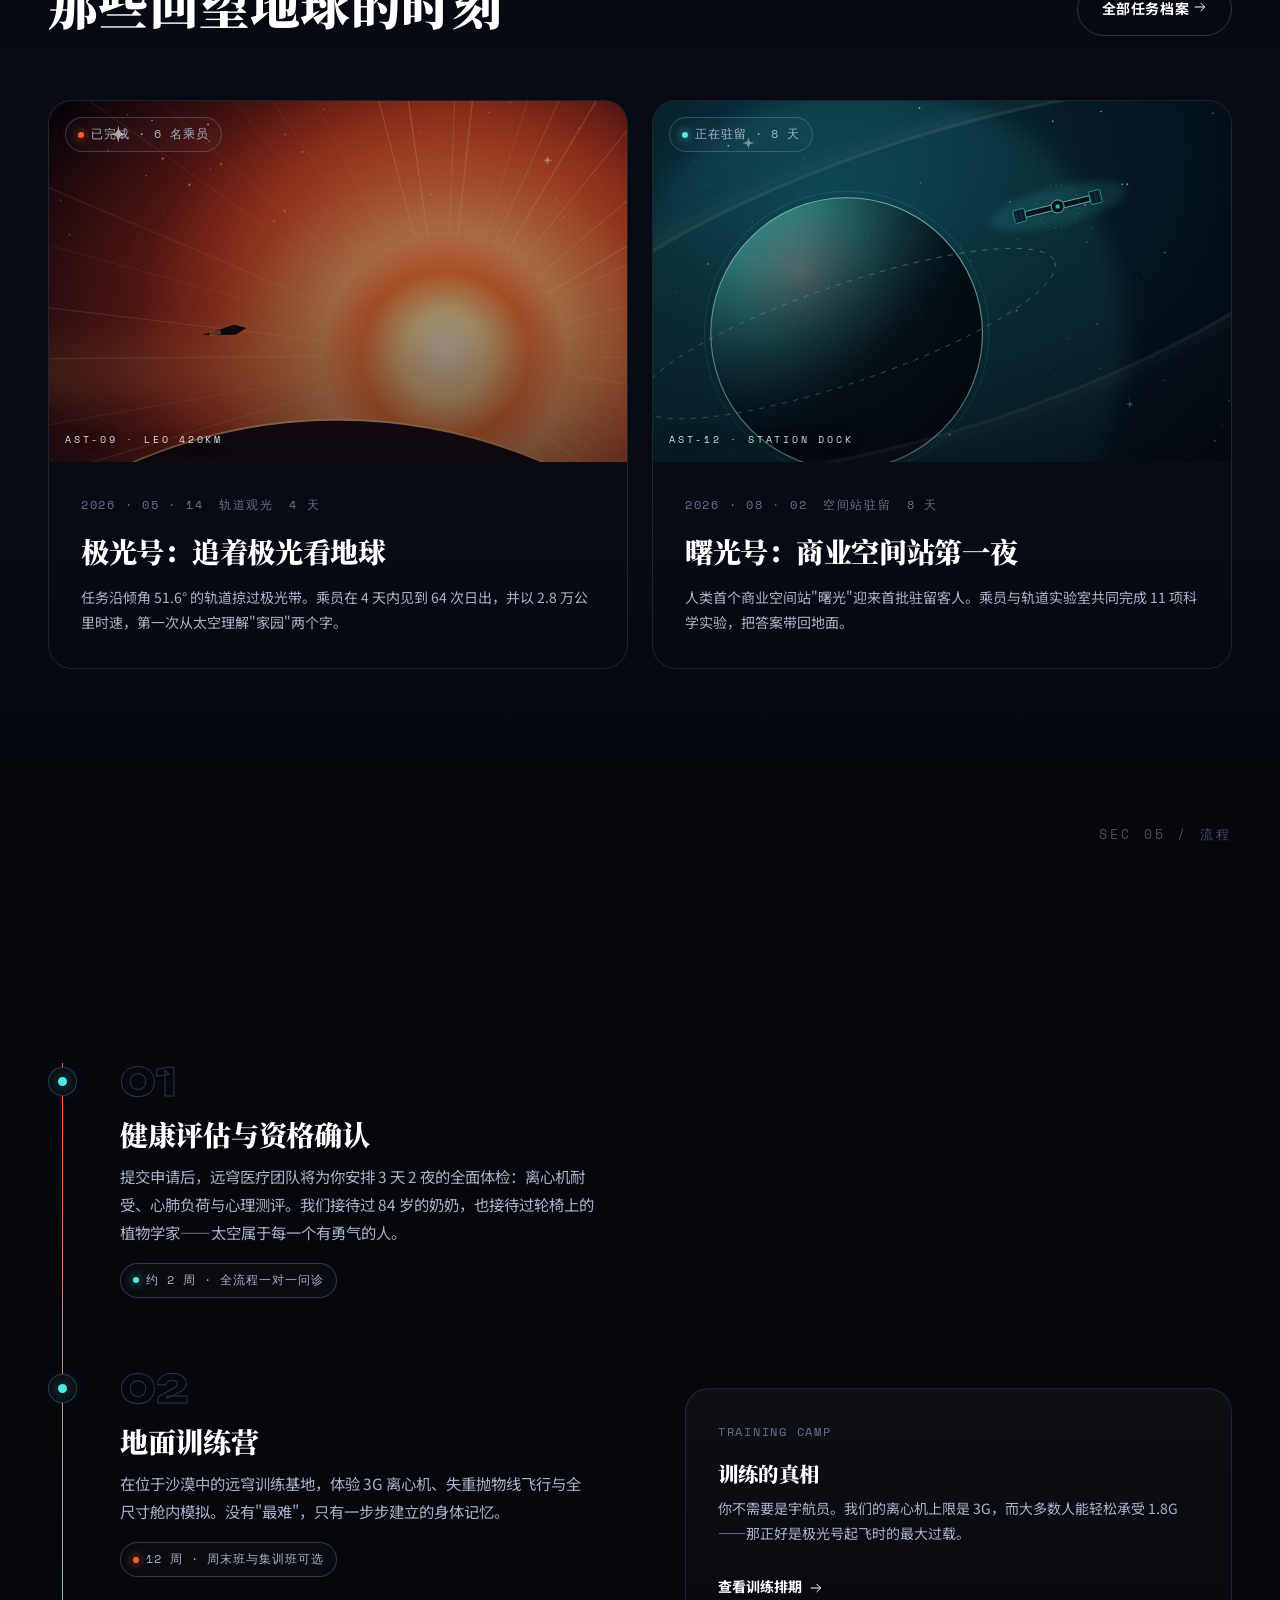
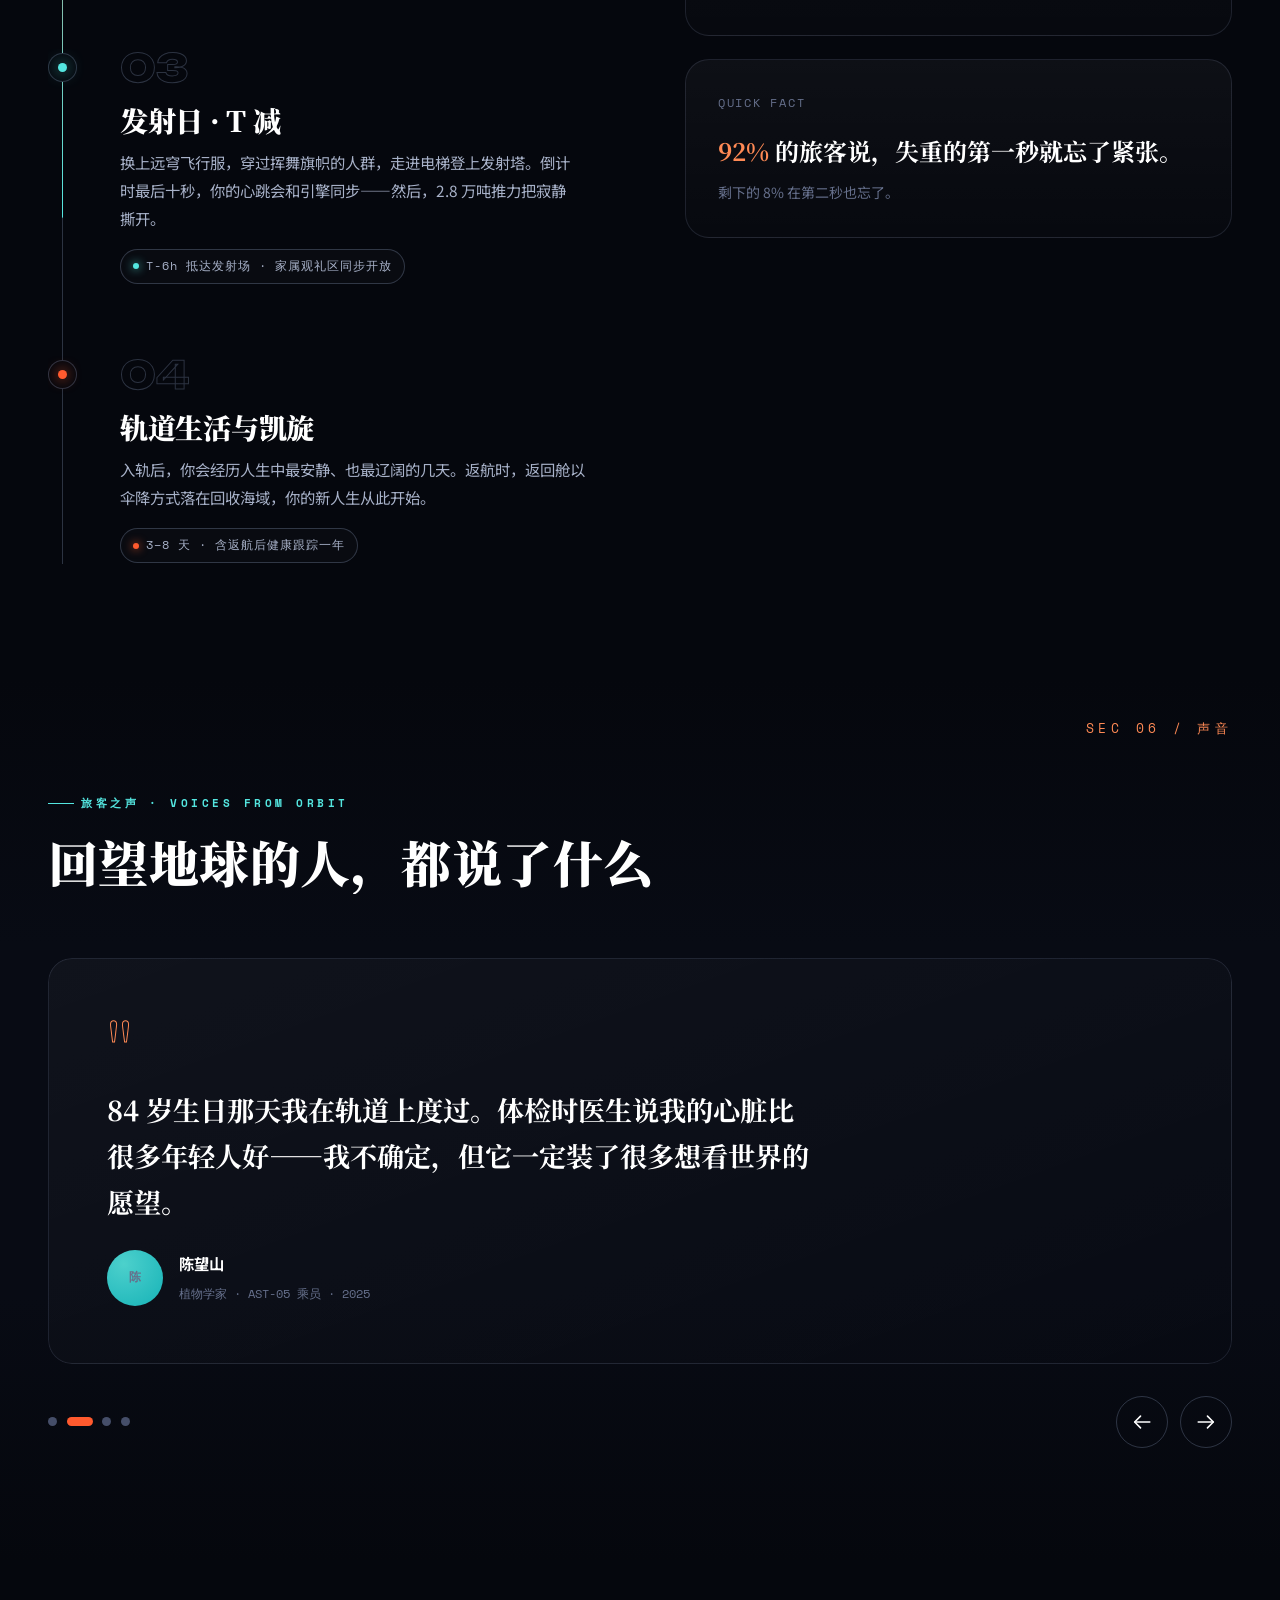
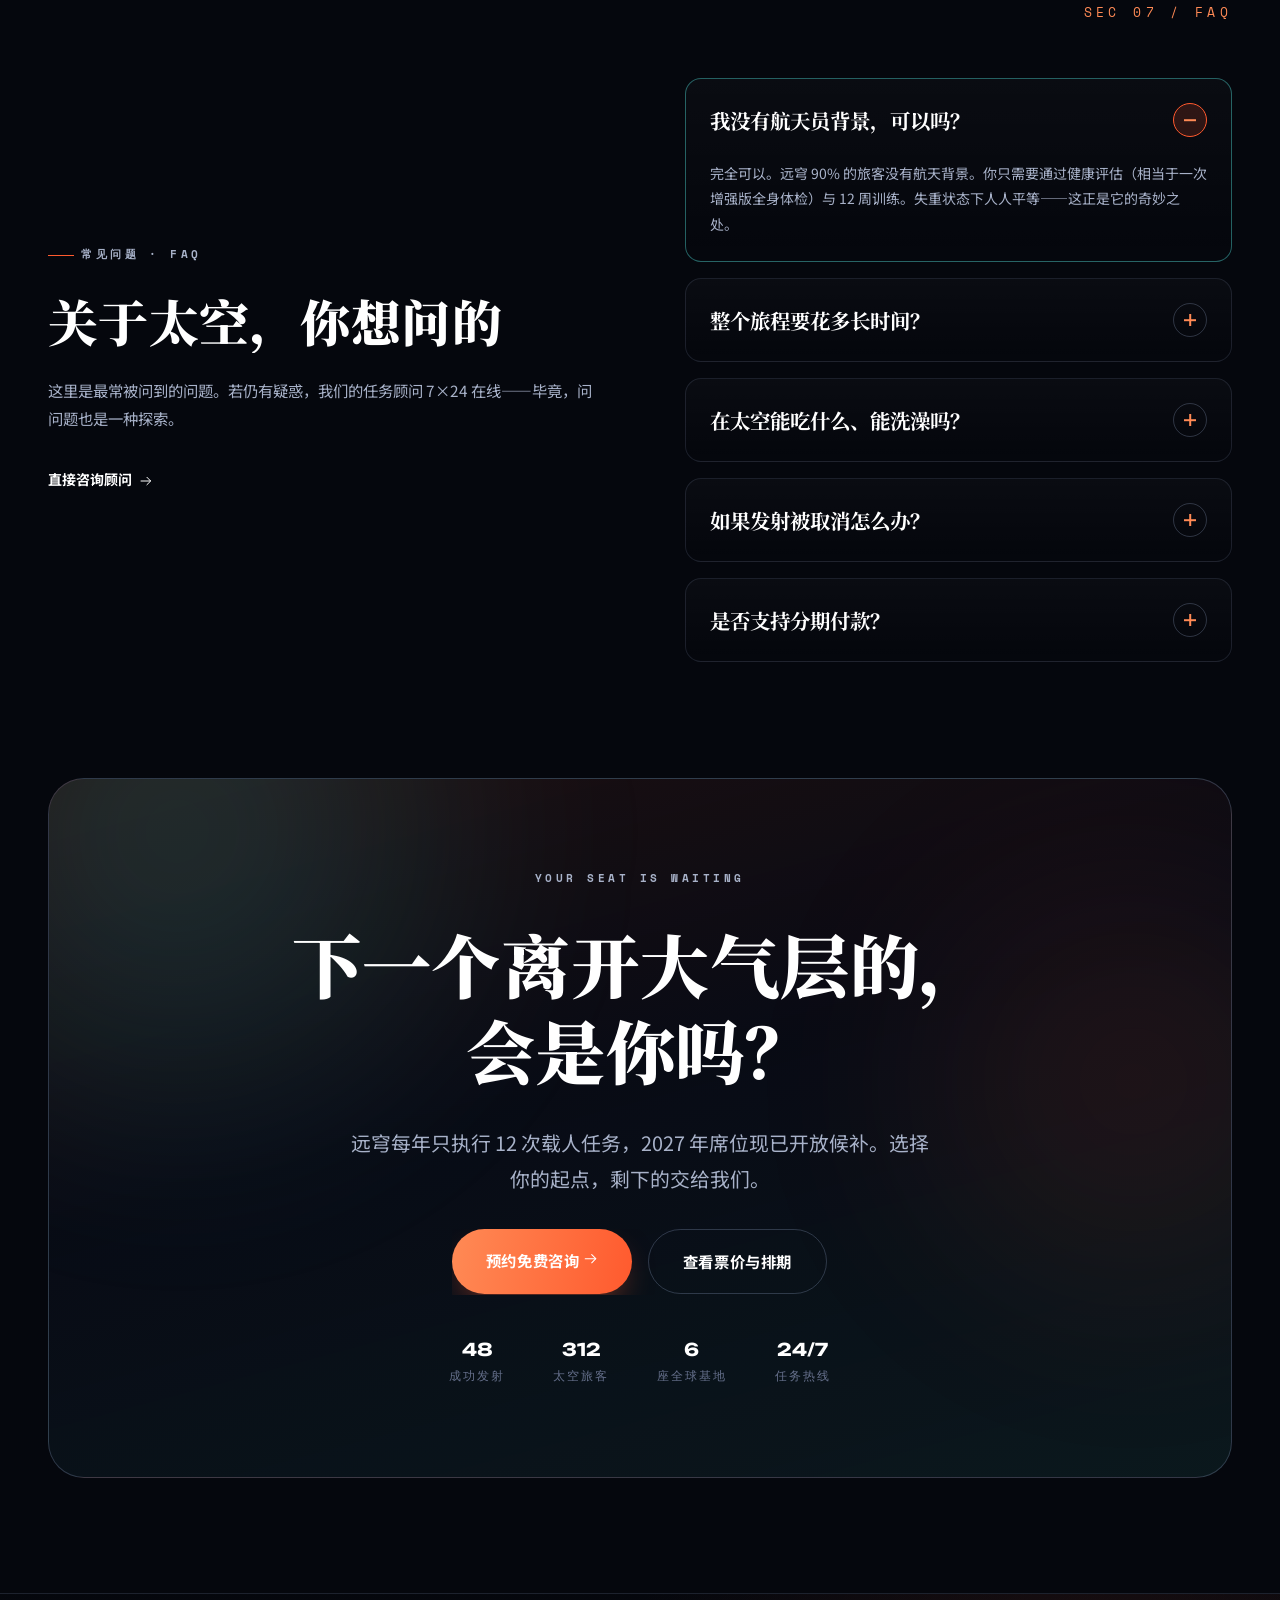
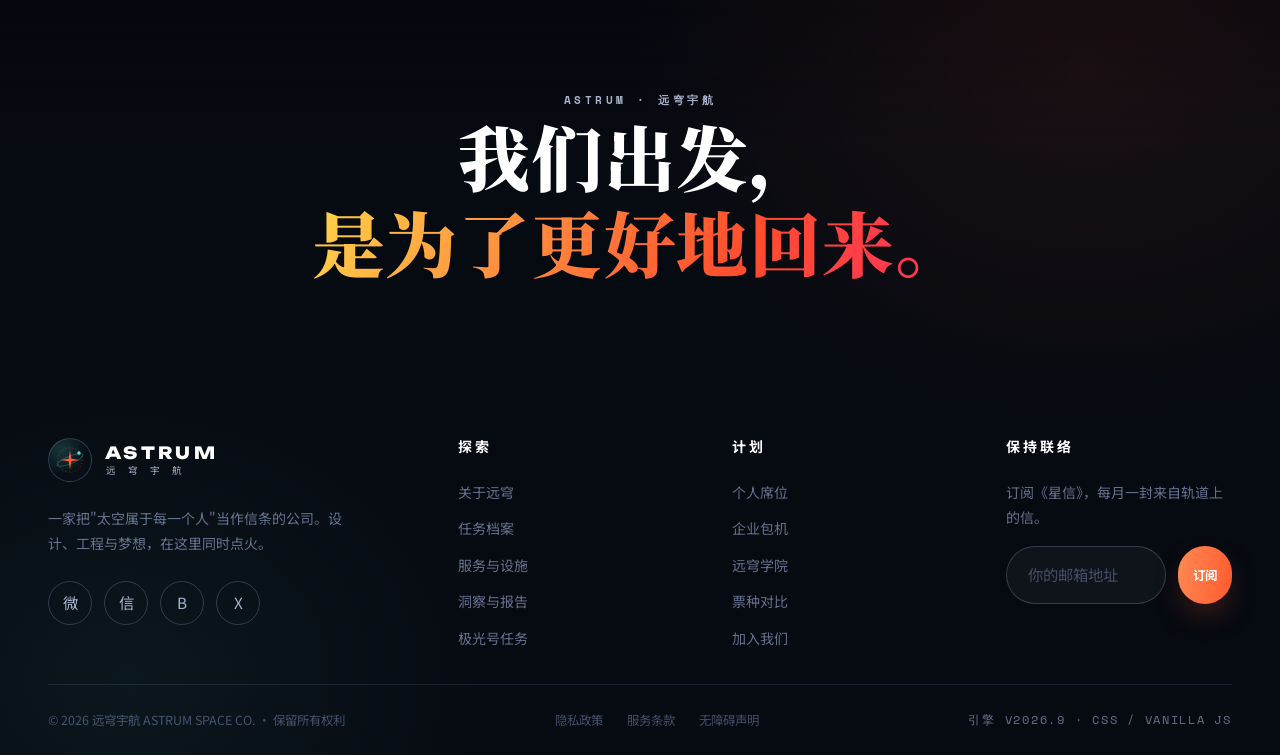
==== commit 4fc74987: "feat: generate all key art and icons procedurally Replace every third-party visual with artwork prod" ====
--- a/index.html
+++ b/index.html
@@ -18,6 +18,7 @@
   <link rel="stylesheet" href="assets/css/responsive.css" />
   <link rel="stylesheet" href="assets/css/cinematic.css" />
   <link rel="stylesheet" href="assets/css/motion.css" />
+  <link rel="stylesheet" href="assets/css/graphics.css" />
 </head>
 <body>
   <!-- 无障碍跳过链接 -->
@@ -728,6 +729,8 @@
   <script src="assets/js/transitions.js"></script>
   <script src="assets/js/audio.js"></script>
   <script src="assets/js/cinematic.js"></script>
+  <script src="assets/js/art.js"></script>
+  <script src="assets/js/icons.js"></script>
   <script src="assets/js/pages.js"></script>
   <script src="assets/js/app.js"></script>
 </body>
--- a/assets/css/components.css
+++ b/assets/css/components.css
@@ -616,12 +616,16 @@
 
 /* 单选/复选隐藏原生样式辅助 */
 .form-select-wrap { position: relative; }
+/* 下拉箭头：自绘矢量（mask），不依赖字体里的 ▾ */
 .form-select-wrap::after {
-  content: "▾";
+  content: "";
   position: absolute;
   right: 1.1em; top: 50%;
-  transform: translateY(-50%);
-  color: var(--ink-3);
+  width: 12px; height: 12px;
+  margin-top: -6px;
+  background: var(--ink-3);
+  -webkit-mask: var(--ic-chevron) center / contain no-repeat;
+  mask: var(--ic-chevron) center / contain no-repeat;
   pointer-events: none;
 }
 
--- a/assets/css/pages.css
+++ b/assets/css/pages.css
@@ -555,7 +555,16 @@
 .prose strong { color: var(--ink-0); }
 .prose ul { margin: 1.4em 0; display: grid; gap: 0.8em; padding-left: 0.4em; }
 .prose li { position: relative; padding-left: 1.6em; }
-.prose li::before { content: "✦"; position: absolute; left: 0; color: var(--ember-2); font-size: 0.8em; top: 0.25em; }
+/* 列表标记：自绘四角星（mask），不依赖字体里的 ✦ */
+.prose li::before {
+  content: "";
+  position: absolute;
+  left: 0; top: 0.62em;
+  width: 0.72em; height: 0.72em;
+  background: var(--ember-2);
+  -webkit-mask: var(--ic-spark) center / contain no-repeat;
+  mask: var(--ic-spark) center / contain no-repeat;
+}
 .prose blockquote {
   margin: 2em 0;
   padding: 1.6em 2em;
@@ -860,22 +869,11 @@
 .hero__content { display: grid; gap: var(--sp-5); }
 .hero__cta .btn + .btn { margin-left: 0; }
 
-/* ===== Pexels 实拍图替换（由 JS 加 .poster--photo） ===== */
-.poster--photo {
-  background-size: cover;
-  background-position: center 30%;
-}
-.poster--photo::before,
-.poster--photo .poster__noise,
-.poster--photo .poster__glyph { display: none !important; }
-.poster--photo .poster-veil {
-  background: linear-gradient(180deg, rgba(5,7,13,0.08), rgba(5,7,13,0.62) 76%);
-}
-.poster--photo .poster__code {
-  color: rgba(255,255,255,0.85);
-  text-shadow: 0 1px 14px rgba(0,0,0,0.8);
-}
-.poster--photo:hover { background-size: cover; }
+/* ===== 程序化生成的主视觉（由 art.js 加 .poster--art，样式见 graphics.css） ===== */
+.poster--art .poster__code {
+  color: rgba(255, 255, 255, 0.85);
+  text-shadow: 0 1px 14px rgba(0, 0, 0, 0.8);
+}
 @media (prefers-reduced-motion: reduce) {
-  .poster--photo { transition: none !important; }
-}
+  .poster--art { transition: none !important; }
+}
--- a/assets/css/graphics.css
+++ b/assets/css/graphics.css
@@ -0,0 +1,92 @@
+/* ============================================================
+   ASTRUM 远穹 — 自绘图形层
+   File : assets/css/graphics.css
+   覆盖 : ① 原创图标系统（配合 icons.js）
+          ② 程序化生成的矢量主视觉（配合 art.js）
+   说明 : 全站不使用任何第三方图片与图标字体。
+   ============================================================ */
+
+/* ================= 1. 自绘矢量遮罩 ================= */
+:root {
+  --ic-chevron: url("data:image/svg+xml,%3Csvg xmlns='http://www.w3.org/2000/svg' viewBox='0 0 24 24'%3E%3Cpath d='M6 9.5 12 15.5l6-6' fill='none' stroke='%23000' stroke-width='2.6' stroke-linecap='round' stroke-linejoin='round'/%3E%3C/svg%3E");
+  --ic-spark: url("data:image/svg+xml,%3Csvg xmlns='http://www.w3.org/2000/svg' viewBox='0 0 24 24'%3E%3Cpath d='M12 1.6c.8 4.85 2.55 6.6 7.4 7.4-4.85.8-6.6 2.55-7.4 7.4-.8-4.85-2.55-6.6-7.4-7.4 4.85-.8 6.6-2.55 7.4-7.4z' fill='%23000'/%3E%3C/svg%3E");
+}
+
+/* ================= 2. 图标系统 ================= */
+.ic {
+  display: block;
+  width: 1em;
+  height: 1em;
+  flex: none;
+  overflow: visible;
+}
+
+/* 承载图标的行内元素统一为居中 flex，避免基线缝隙 */
+.btn .arrow,
+.link-arrow .ico,
+.m-star,
+.feature__ico,
+.info-card__ico,
+.ck,
+.ok-msg {
+  display: inline-flex;
+  align-items: center;
+  justify-content: center;
+}
+.ok-msg { gap: 0.45em; }
+.ok-msg .ic { color: var(--ice); }
+
+/* 各上下文尺寸 */
+.btn .arrow .ic { width: 1em; height: 1em; }
+.link-arrow .ico .ic { width: 1em; height: 1em; }
+.m-star .ic { width: 0.78em; height: 0.78em; }
+.feature__ico .ic { width: 1em; height: 1em; }
+.info-card__ico .ic { width: 20px; height: 20px; }
+.ck .ic { width: 1.05em; height: 1.05em; }
+.to-top .ic { width: 18px; height: 18px; }
+.lb-close .ic { width: 20px; height: 20px; }
+.icon-btn .ic, .lb-nav .ic { width: 22px; height: 22px; }
+.t-ico .ic { width: 1.1em; height: 1.1em; }
+.pillar-card__icon .ic { display: block; }
+
+/* 图标后的残余文字（如提示语）保持原有排版 */
+.ic-txt { display: inline; }
+
+/* 图标按钮：保证 svg 居中且不被行高顶偏 */
+.to-top, .lb-close, .icon-btn, .lb-nav { line-height: 0; }
+
+@media (prefers-reduced-motion: reduce) {
+  .ic { transition: none !important; }
+}
+
+/* ================= 3. 程序化矢量主视觉 ================= */
+/* art.js 会把生成的 SVG 写成 .poster 的 background-image。
+   这里负责底色、压暗与文字可读性。 */
+.poster--art {
+  background-color: #04060c;
+}
+
+/* 原太阳/冰环装饰环仍保留（提供缓慢转动），但在写实画面之上要克制 */
+.poster--art::before { opacity: 0.22; }
+
+/* 底部压暗：保证 .poster__code 标签在任何画面上都可读 */
+.poster-veil {
+  position: absolute;
+  inset: 0;
+  z-index: 3;
+  pointer-events: none;
+  background:
+    linear-gradient(180deg,
+      rgba(4, 6, 12, 0.06) 0%,
+      rgba(4, 6, 12, 0.02) 42%,
+      rgba(4, 6, 12, 0.55) 78%,
+      rgba(4, 6, 12, 0.86) 100%);
+}
+.poster--art .poster__code { z-index: 4; }
+.poster--art .poster__noise { opacity: 0.26; }
+
+/* 画面自带焦点，字号字形不再叠加 */
+.poster--art .poster__glyph { display: none; }
+
+/* 灯箱里重新创建的 .poster 同样生效 */
+.lightbox .poster--art { background-color: #04060c; }
